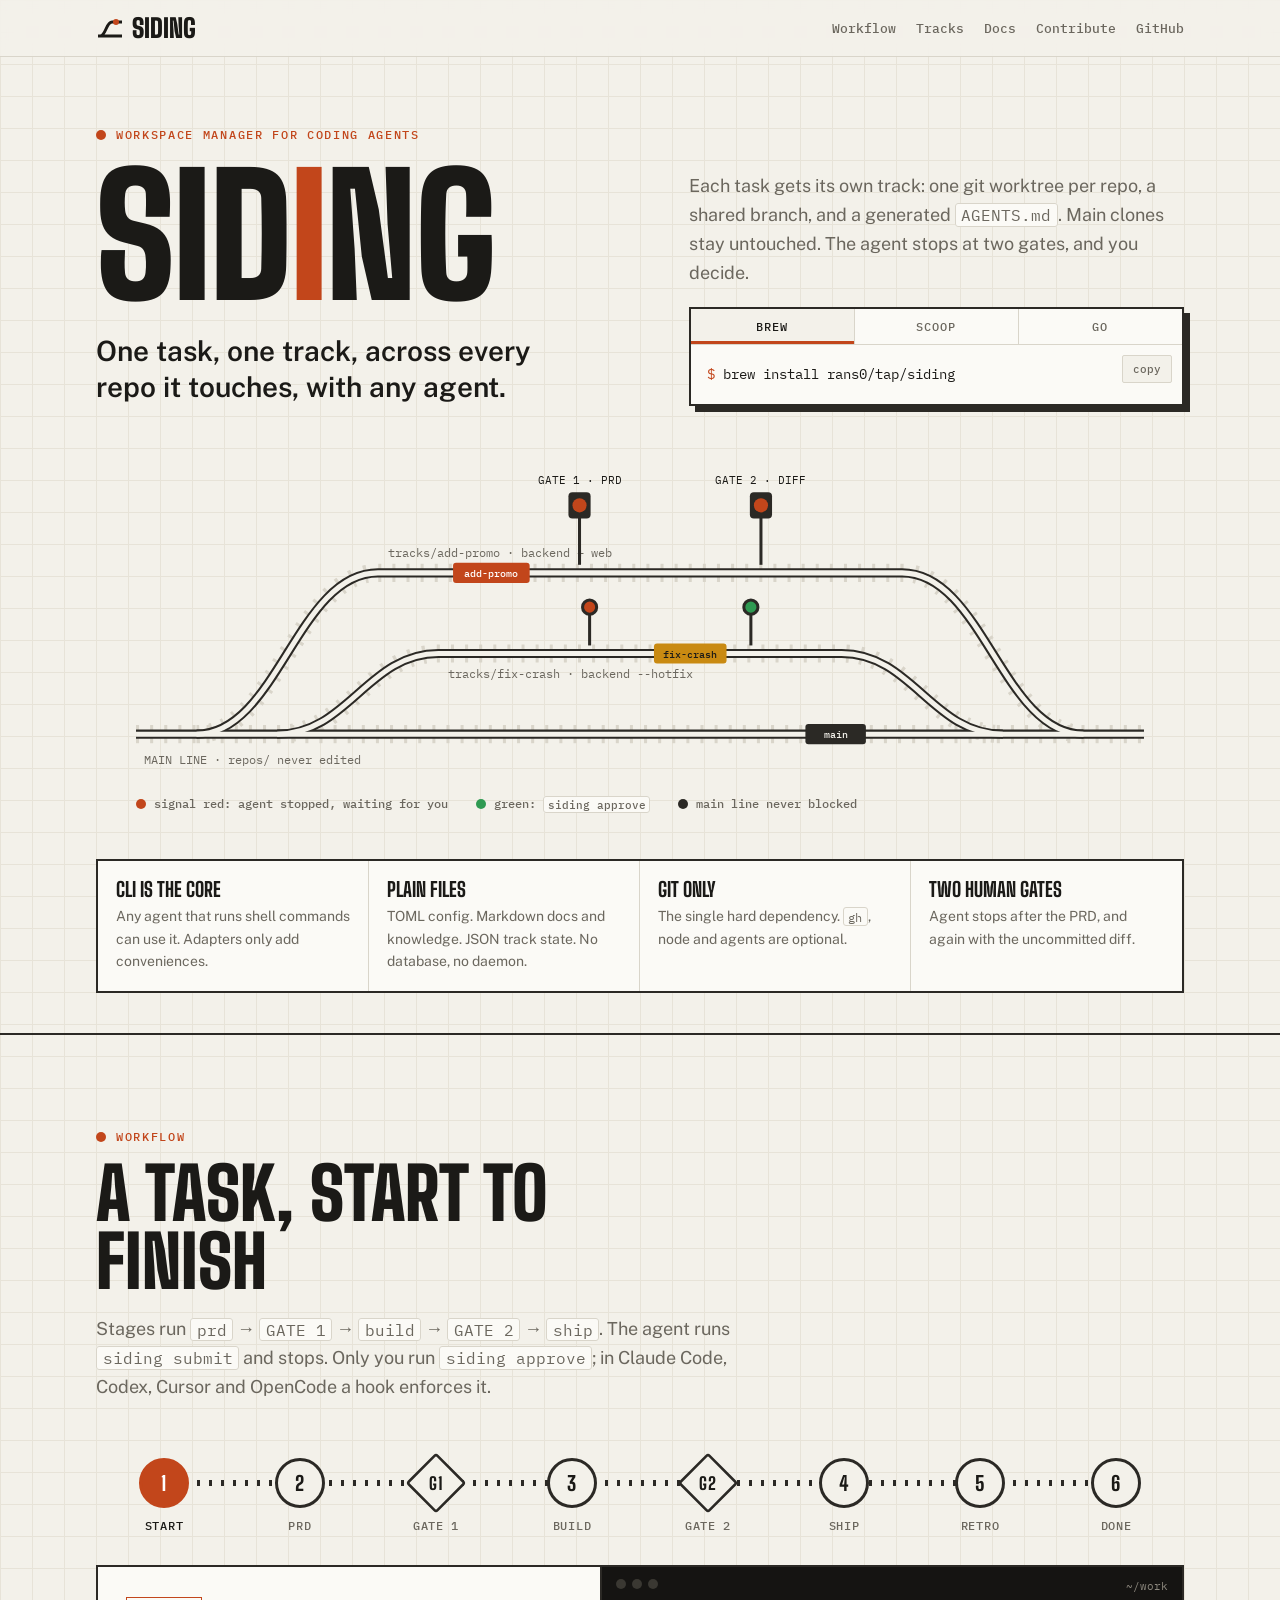
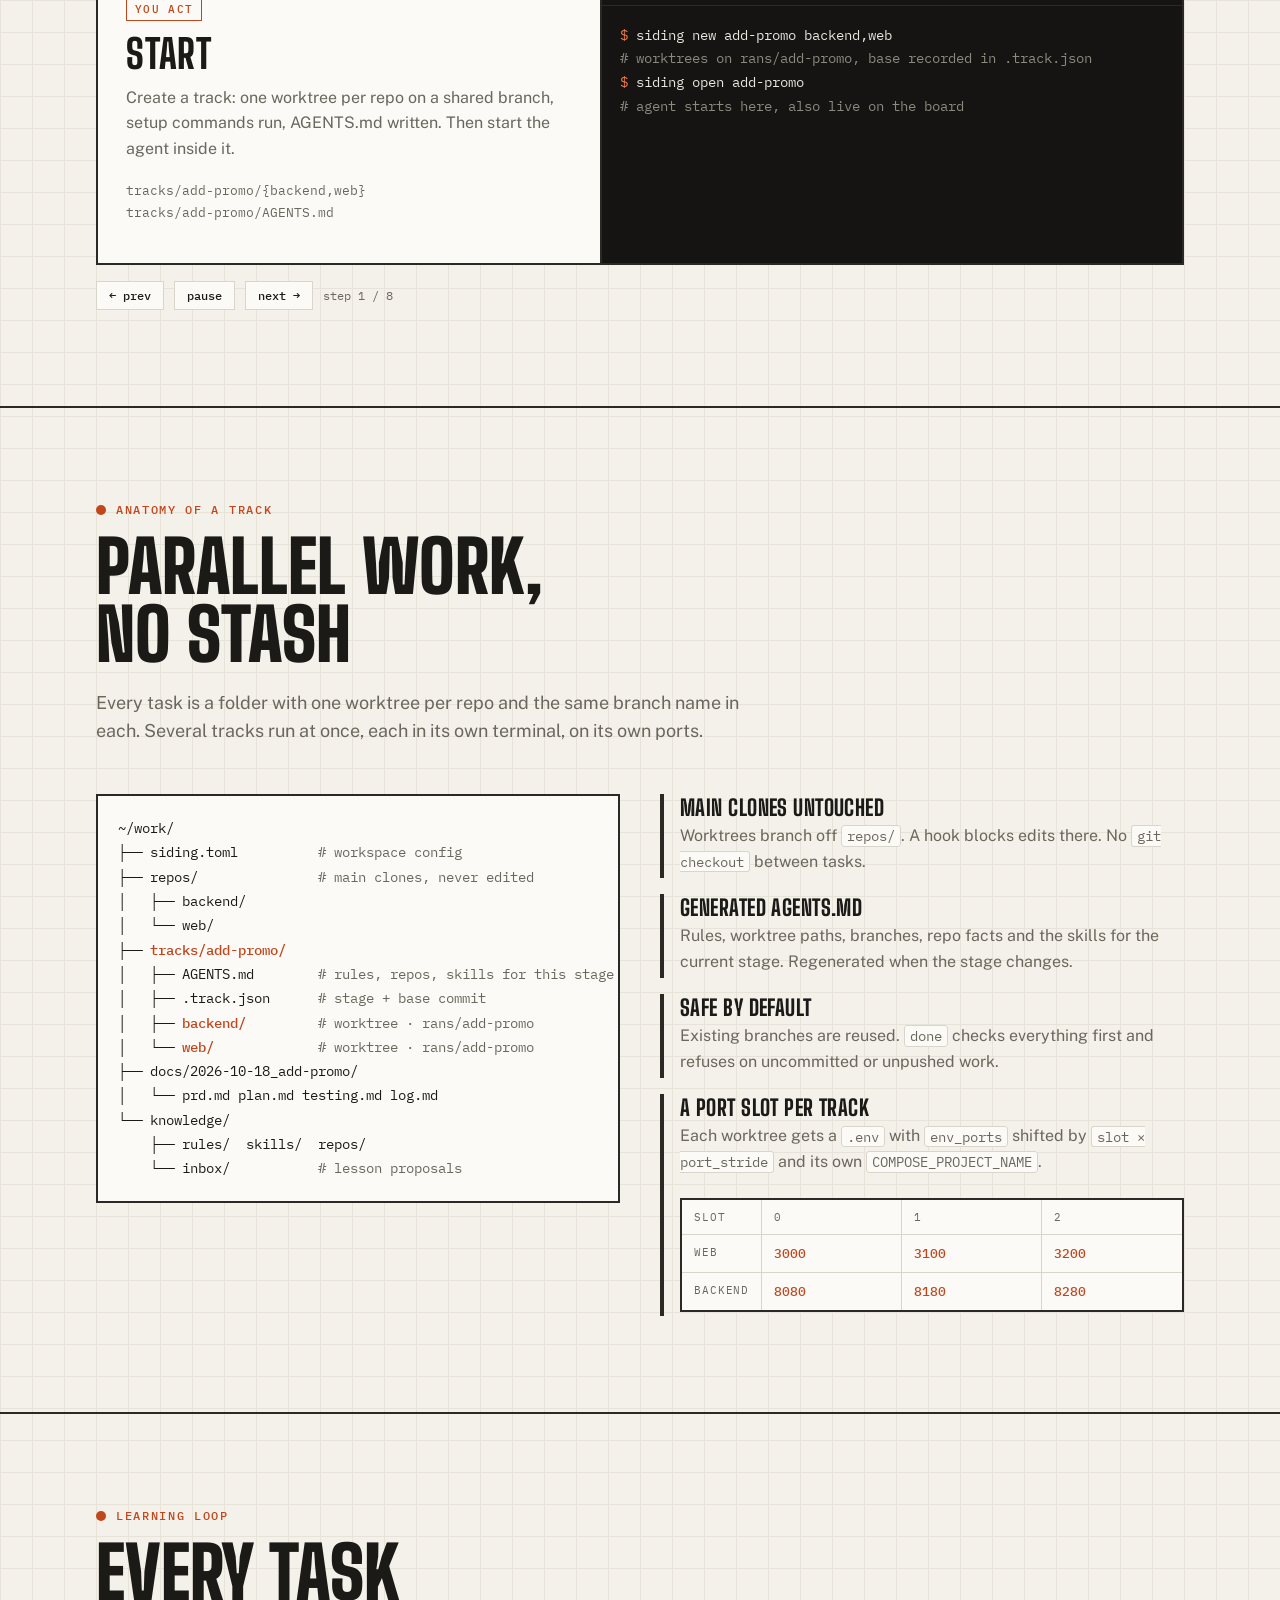
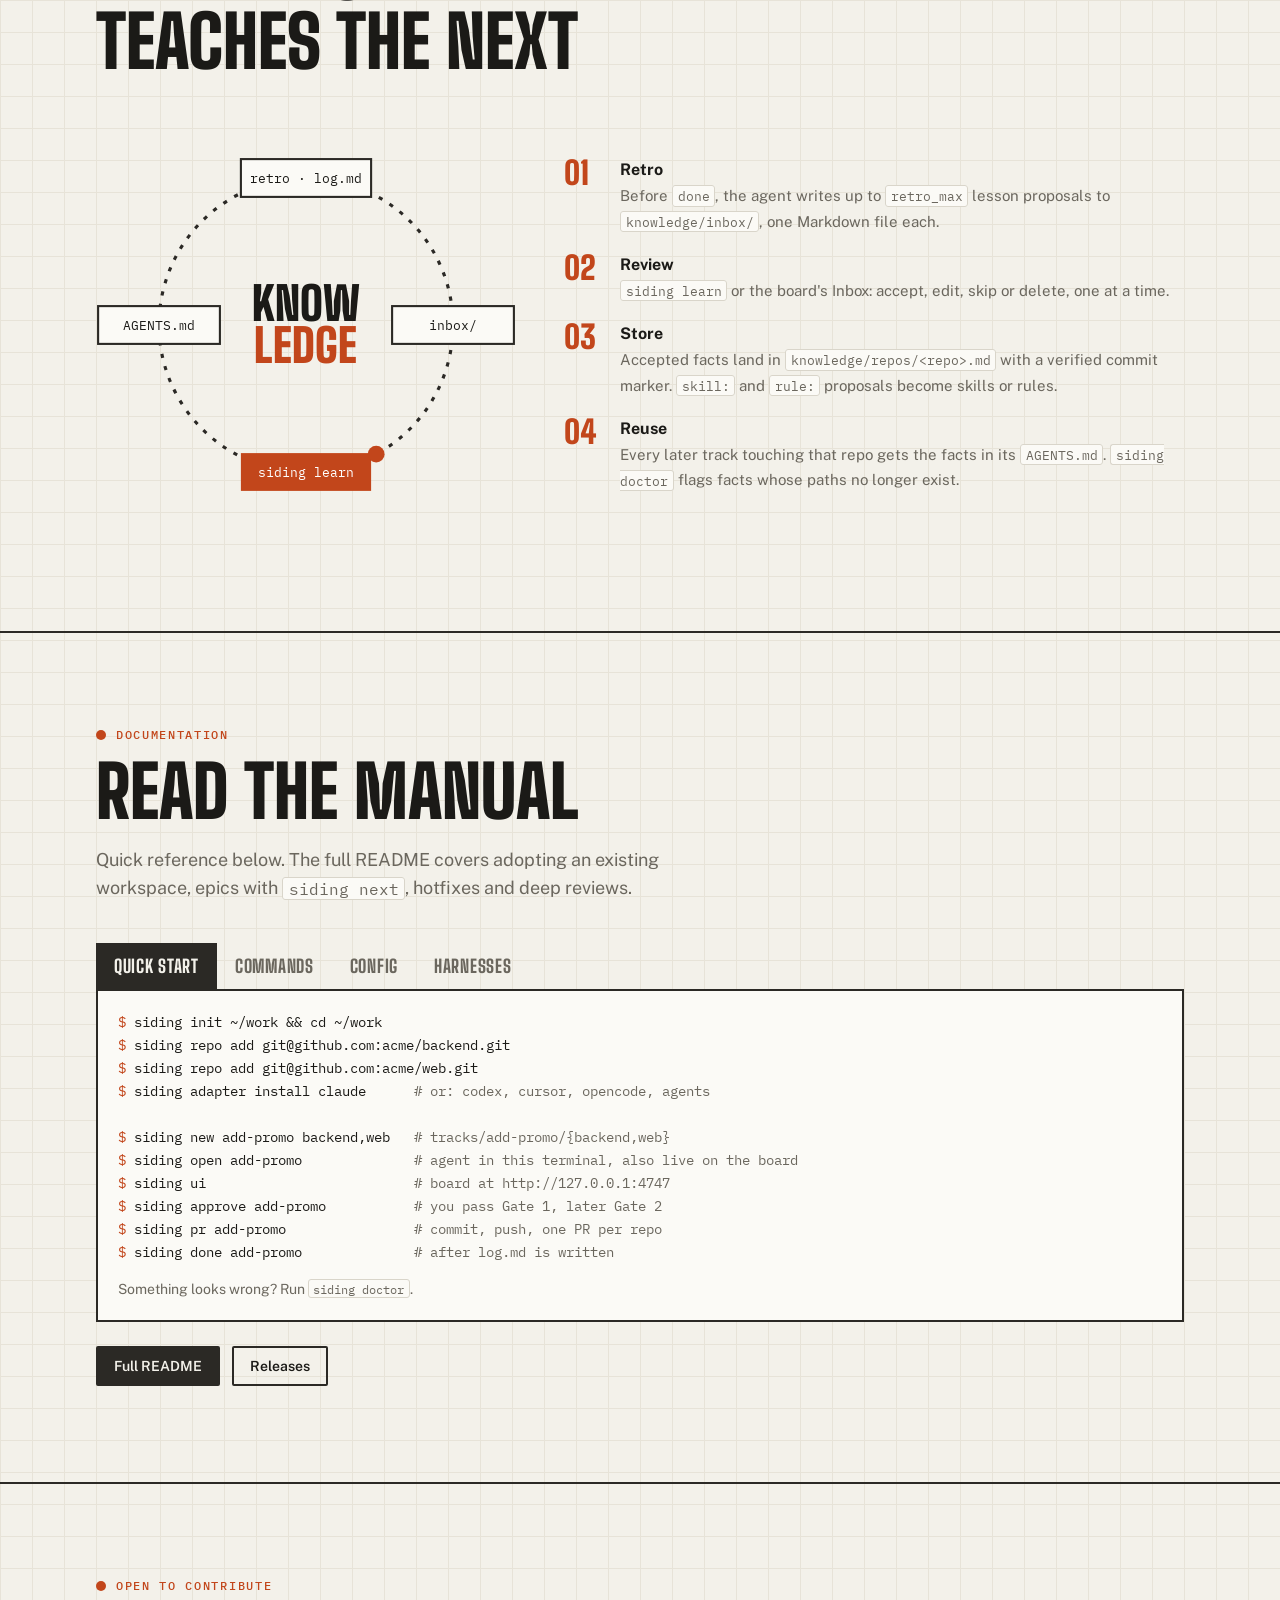
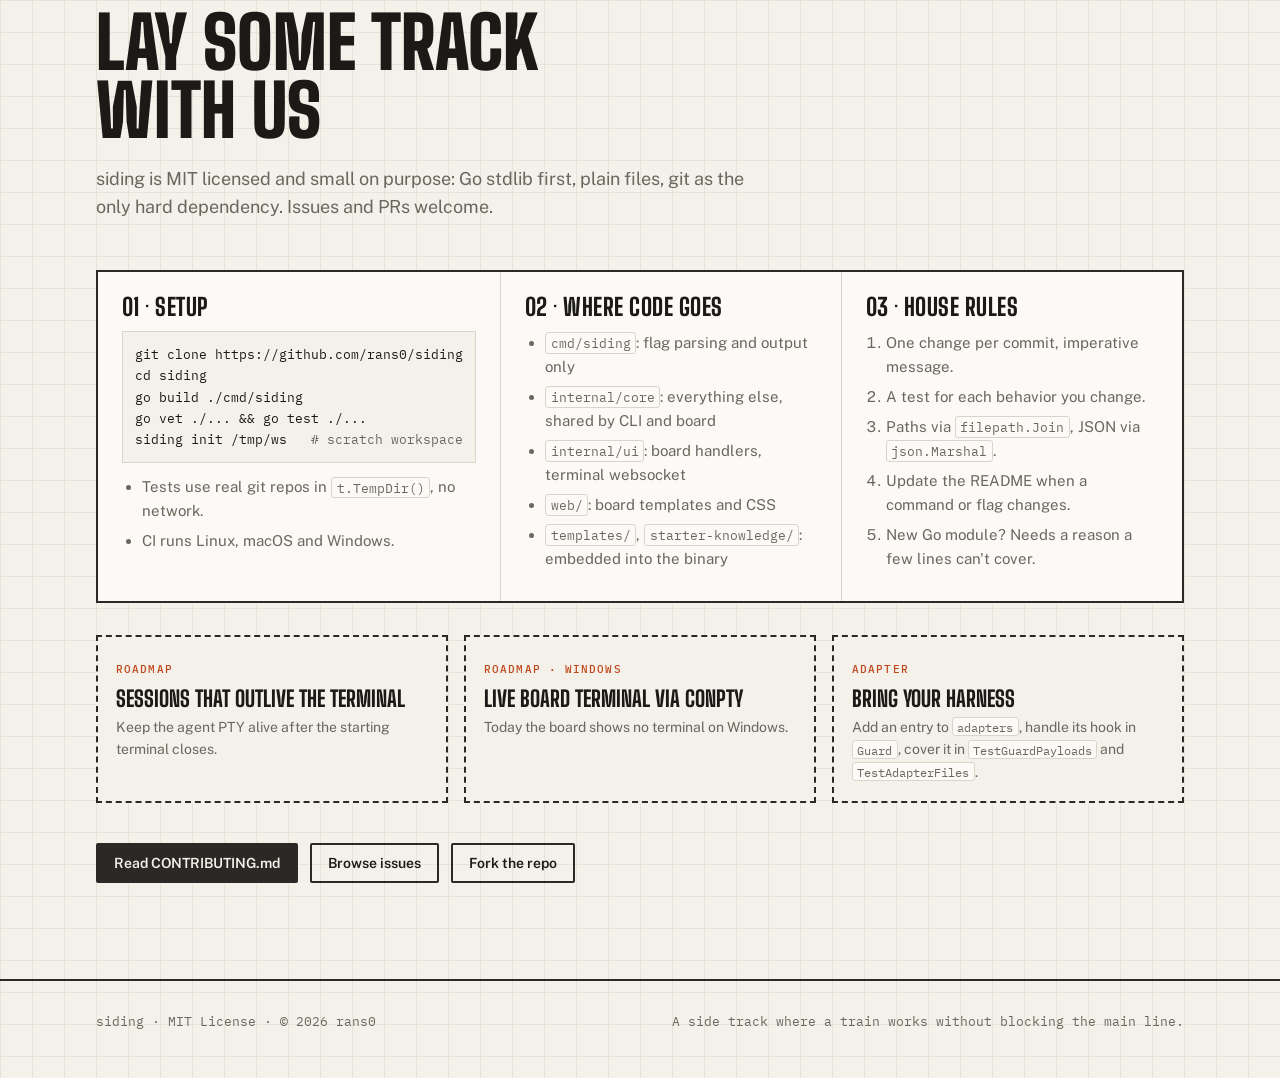
==== site/index.html @ a92c3886 "Add landing page for siding.projectlabs.id Co-Authored-By: Claude Opus 5.5 <noreply@anthropic.com>" ====
<!doctype html>
<html lang="en">
<head>
<meta charset="utf-8">
<meta name="viewport" content="width=device-width, initial-scale=1">
<title>siding — one task, one track</title>
<meta name="description" content="siding is a workspace manager for coding agents. One task, one track, across every repo it touches, with any agent.">
<link rel="preconnect" href="https://fonts.googleapis.com">
<link rel="preconnect" href="https://fonts.gstatic.com" crossorigin>
<link href="https://fonts.googleapis.com/css2?family=Big+Shoulders+Display:wght@600;800;900&family=IBM+Plex+Mono:wght@400;500&family=Public+Sans:wght@400;500;600&display=swap" rel="stylesheet">
<style>
:root {
  --paper: #f3f1ea; --card: #fbfaf6; --ink: #1b1a17; --sub: #6b675e; --line: #d9d5ca; --grid: #e7e3d8;
  --rail: #2b2925; --stop: #c2461b; --stop-bg: #f8e6dc; --go: #2f7a46; --amber: #c98a12;
  --display: "Big Shoulders Display", Impact, sans-serif;
  --body: "Public Sans", sans-serif;
  --mono: "IBM Plex Mono", ui-monospace, monospace;
  color-scheme: light dark;
}
@media (prefers-color-scheme: dark) {
  :root:not([data-theme="light"]) {
    --paper: #12110f; --card: #1b1a17; --ink: #ece9e1; --sub: #9a968c; --line: #33312c; --grid: #1c1b18;
    --rail: #d8d4ca; --stop: #ef7a4a; --stop-bg: #3a2218; --go: #6cc48a; --amber: #e8b04a;
  }
}
:root[data-theme="dark"] {
  --paper: #12110f; --card: #1b1a17; --ink: #ece9e1; --sub: #9a968c; --line: #33312c; --grid: #1c1b18;
  --rail: #d8d4ca; --stop: #ef7a4a; --stop-bg: #3a2218; --go: #6cc48a; --amber: #e8b04a;
}
* { box-sizing: border-box; }
html { scroll-behavior: smooth; }
body {
  margin: 0; color: var(--ink); font: 16px/1.6 var(--body);
  background-color: var(--paper);
  background-image:
    linear-gradient(var(--grid) 1px, transparent 1px),
    linear-gradient(90deg, var(--grid) 1px, transparent 1px);
  background-size: 32px 32px;
}
a { color: inherit; }
code, pre, kbd { font-family: var(--mono); font-size: .88em; }
:not(pre) > code { background: var(--card); border: 1px solid var(--line); padding: .05em .35em; border-radius: 3px; }
.wrap { max-width: 1120px; margin: 0 auto; padding: 0 16px; }
section { padding: 96px 0; border-top: 2px solid var(--rail); }
.eyebrow {
  font: 500 12px/1 var(--mono); letter-spacing: .14em; text-transform: uppercase; color: var(--stop);
  display: flex; align-items: center; gap: 10px; margin-bottom: 16px;
}
.eyebrow::before { content: ""; width: 10px; height: 10px; border-radius: 50%; background: var(--stop); }
h1, h2, h3 { font-family: var(--display); line-height: .95; margin: 0; text-transform: uppercase; }
h2 { font-size: clamp(40px, 6vw, 72px); font-weight: 900; max-width: 14ch; }
h3 { font-size: 24px; font-weight: 800; letter-spacing: .02em; }
.lede { color: var(--sub); max-width: 60ch; font-size: 18px; margin: 20px 0 0; }

/* nav */
nav.top { position: sticky; top: 0; z-index: 10; background: color-mix(in srgb, var(--paper) 88%, transparent); backdrop-filter: blur(8px); border-bottom: 1px solid var(--line); }
nav.top .wrap { display: flex; align-items: center; gap: 24px; height: 56px; }
.logo { font: 900 26px/1 var(--display); text-decoration: none; text-transform: uppercase; display: flex; align-items: center; gap: 8px; }
.logo svg { width: 28px; height: 28px; }
nav.top ul { list-style: none; display: flex; gap: 20px; margin: 0 0 0 auto; padding: 0; font: 500 13px var(--mono); }
nav.top ul a { text-decoration: none; color: var(--sub); }
nav.top ul a:hover { color: var(--ink); }
.btn {
  display: inline-flex; align-items: center; gap: 8px; padding: 10px 16px; border: 2px solid var(--rail);
  font: 600 14px var(--body); text-decoration: none; background: var(--rail); color: var(--paper); border-radius: 2px;
  transition: transform .15s, box-shadow .15s;
}
.btn:hover { transform: translate(-2px, -2px); box-shadow: 4px 4px 0 var(--stop); }
.btn.ghost { background: transparent; color: var(--ink); }
@media (max-width: 720px) { nav.top ul li.hide-sm { display: none; } nav.top ul { gap: 14px; } }

/* hero */
.hero { padding: 72px 0 40px; border-top: 0; }
.hero h1 { font-size: clamp(64px, 13vw, 168px); font-weight: 900; letter-spacing: -.01em; }
.hero h1 span { color: var(--stop); }
.hero .tag { font: 600 clamp(20px, 2.6vw, 28px)/1.3 var(--body); max-width: 26ch; margin: 18px 0 0; }
.hero-grid { display: grid; grid-template-columns: 1.1fr 1fr; gap: 48px; align-items: end; }
@media (max-width: 860px) { .hero-grid { grid-template-columns: 1fr; gap: 24px; } }
.install { background: var(--card); border: 2px solid var(--rail); box-shadow: 6px 6px 0 var(--rail); }
.install [role=tablist] { display: flex; border-bottom: 1px solid var(--line); }
.install [role=tab] {
  flex: 1; padding: 10px; background: none; border: 0; border-right: 1px solid var(--line);
  font: 500 12px var(--mono); color: var(--sub); cursor: pointer; text-transform: uppercase; letter-spacing: .08em;
}
.install [role=tab]:last-child { border-right: 0; }
.install [role=tab][aria-selected=true] { color: var(--ink); background: var(--paper); box-shadow: inset 0 -3px 0 var(--stop); }
.install pre { margin: 0; padding: 18px 16px; overflow-x: auto; white-space: pre; }
.cmdline { display: flex; align-items: flex-start; }
.cmdline pre { flex: 1; }
.copy {
  margin: 10px; padding: 6px 10px; border: 1px solid var(--line); background: var(--paper); color: var(--sub);
  font: 500 11px var(--mono); cursor: pointer; border-radius: 2px;
}
.copy:hover { color: var(--ink); border-color: var(--ink); }
.prompt { color: var(--stop); user-select: none; }
.cmt { color: var(--sub); }
.diagram { margin-top: 56px; }
.diagram svg { width: 100%; height: auto; display: block; overflow: visible; }
.legend { display: flex; flex-wrap: wrap; gap: 8px 28px; font: 500 12px var(--mono); color: var(--sub); margin-top: 12px; }
.legend i { display: inline-block; width: 10px; height: 10px; border-radius: 50%; margin-right: 8px; vertical-align: -1px; }
.principles { display: grid; grid-template-columns: repeat(4, 1fr); border: 2px solid var(--rail); margin-top: 48px; background: var(--card); }
.principles div { padding: 18px; border-right: 1px solid var(--line); }
.principles div:last-child { border-right: 0; }
.principles b { display: block; font: 800 20px/1 var(--display); text-transform: uppercase; margin-bottom: 6px; }
.principles p { margin: 0; color: var(--sub); font-size: 14px; }
@media (max-width: 860px) { .principles { grid-template-columns: 1fr 1fr; } .principles div:nth-child(2) { border-right: 0; } .principles div:nth-child(-n+2) { border-bottom: 1px solid var(--line); } }
@media (max-width: 480px) { .principles { grid-template-columns: 1fr; } .principles div { border-right: 0; border-bottom: 1px solid var(--line); } }

/* workflow */
.rail { position: relative; display: grid; grid-template-columns: repeat(8, 1fr); margin: 56px 0 32px; }
.rail::before { content: ""; position: absolute; left: 6%; right: 6%; top: 22px; height: 6px; background: repeating-linear-gradient(90deg, var(--rail) 0 3px, transparent 3px 12px); }
.rail .progress { position: absolute; left: 6%; top: 23px; height: 4px; background: var(--stop); width: 0; transition: width .6s cubic-bezier(.6,0,.2,1); }
.station { position: relative; background: none; border: 0; padding: 0; cursor: pointer; display: flex; flex-direction: column; align-items: center; gap: 10px; color: var(--sub); font: 500 12px var(--mono); text-transform: uppercase; letter-spacing: .06em; }
.station .dot { width: 50px; height: 50px; border-radius: 50%; border: 3px solid var(--rail); background: var(--paper); display: grid; place-items: center; font: 800 20px var(--display); color: var(--ink); transition: background .3s, color .3s, transform .3s; }
.station.gate .dot { border-radius: 4px; transform: rotate(45deg) scale(.86); }
.station.gate .dot span { transform: rotate(-45deg); }
.station.done .dot { background: var(--rail); color: var(--paper); }
.station.gate.done .dot { background: var(--go); border-color: var(--go); }
.station[aria-current=step] { color: var(--ink); }
.station[aria-current=step] .dot { background: var(--stop); border-color: var(--stop); color: #fff; }
.station.gate[aria-current=step] .dot { animation: blink 1s steps(2) infinite; }
@keyframes blink { 50% { background: var(--paper); color: var(--stop); } }
@media (max-width: 720px) {
  .rail { grid-template-columns: repeat(4, 1fr); row-gap: 20px; }
  .rail::before, .rail .progress { display: none; }
}
.panel { display: grid; grid-template-columns: 1fr 1.15fr; border: 2px solid var(--rail); background: var(--card); min-height: 300px; }
@media (max-width: 860px) { .panel { grid-template-columns: 1fr; } }
.panel .info { padding: 28px; border-right: 2px solid var(--rail); }
@media (max-width: 860px) { .panel .info { border-right: 0; border-bottom: 2px solid var(--rail); } }
.who { display: inline-block; font: 500 11px var(--mono); letter-spacing: .12em; padding: 4px 8px; border: 1.5px solid currentColor; text-transform: uppercase; margin-bottom: 14px; }
.who.you { color: var(--stop); }
.who.agent { color: var(--go); }
.panel h3 { font-size: 40px; margin-bottom: 12px; }
.panel p { margin: 0; color: var(--sub); }
.panel .files { margin-top: 18px; font: 13px/1.7 var(--mono); color: var(--sub); }
.term { background: #151412; color: #e9e6dd; padding: 0; display: flex; flex-direction: column; }
.term .bar { display: flex; gap: 6px; padding: 12px 14px; border-bottom: 1px solid #2c2a26; }
.term .bar i { width: 10px; height: 10px; border-radius: 50%; background: #3a3832; }
.term .bar span { margin-left: auto; font: 11px var(--mono); color: #8d897f; }
.term pre { margin: 0; padding: 18px; font-size: 13.5px; line-height: 1.75; white-space: pre-wrap; flex: 1; }
.term .p { color: #ef7a4a; }
.term .c { color: #8d897f; }
.term .caret { display: inline-block; width: 8px; height: 1.1em; background: #e9e6dd; vertical-align: -2px; animation: caret 1s steps(2) infinite; }
@keyframes caret { 50% { opacity: 0; } }
.controls { display: flex; gap: 10px; margin-top: 16px; align-items: center; font: 12px var(--mono); color: var(--sub); }
.controls button { font: 500 12px var(--mono); padding: 6px 12px; background: var(--card); border: 1px solid var(--line); color: var(--ink); cursor: pointer; }
.controls button:hover { border-color: var(--ink); }

/* anatomy */
.anatomy { display: grid; grid-template-columns: 1fr 1fr; gap: 40px; margin-top: 48px; align-items: start; }
@media (max-width: 860px) { .anatomy { grid-template-columns: 1fr; } }
.tree { background: var(--card); border: 2px solid var(--rail); padding: 20px; font: 13.5px/1.8 var(--mono); white-space: pre; overflow-x: auto; margin: 0; }
.tree b { color: var(--stop); font-weight: 500; }
.tree em { color: var(--sub); font-style: normal; }
.facts { display: grid; gap: 16px; }
.fact { border-left: 4px solid var(--rail); padding: 4px 0 4px 16px; }
.fact h3 { font-size: 22px; margin-bottom: 4px; }
.fact p { margin: 0; color: var(--sub); }
.ports { display: grid; grid-template-columns: auto repeat(3, 1fr); border: 2px solid var(--rail); margin-top: 24px; font: 13px var(--mono); background: var(--card); }
.ports div { padding: 10px 12px; border-bottom: 1px solid var(--line); border-right: 1px solid var(--line); }
.ports div:nth-child(4n) { border-right: 0; }
.ports div:nth-last-child(-n+4) { border-bottom: 0; }
.ports .h { color: var(--sub); text-transform: uppercase; font-size: 11px; letter-spacing: .08em; }
.ports .v { color: var(--stop); font-weight: 500; }

/* loop */
.loop { display: grid; grid-template-columns: 420px 1fr; gap: 48px; align-items: center; margin-top: 40px; }
@media (max-width: 860px) { .loop { grid-template-columns: 1fr; } .loop svg { max-width: 360px; margin: 0 auto; } }
.loop svg { width: 100%; height: auto; }
.loop ol { margin: 0; padding: 0; list-style: none; counter-reset: s; display: grid; gap: 18px; }
.loop li { counter-increment: s; display: grid; grid-template-columns: 44px 1fr; gap: 12px; }
.loop li::before { content: counter(s, decimal-leading-zero); font: 900 32px/1 var(--display); color: var(--stop); }
.loop li b { display: block; }
.loop li span { color: var(--sub); font-size: 15px; }

/* docs */
.tabs { display: flex; flex-wrap: wrap; gap: 0; margin-top: 40px; border-bottom: 2px solid var(--rail); }
.tabs button { padding: 12px 18px; background: none; border: 0; font: 800 18px var(--display); text-transform: uppercase; letter-spacing: .04em; color: var(--sub); cursor: pointer; }
.tabs button[aria-selected=true] { background: var(--rail); color: var(--paper); }
.tabpanel { background: var(--card); border: 2px solid var(--rail); border-top: 0; padding: 20px; }
.tabpanel[hidden] { display: none; }
.filter { width: 100%; padding: 10px 12px; font: 14px var(--mono); border: 1px solid var(--line); background: var(--paper); color: var(--ink); margin-bottom: 12px; }
.filter:focus { outline: 2px solid var(--stop); outline-offset: -1px; }
.tbl { width: 100%; border-collapse: collapse; font-size: 14px; }
.tbl th { text-align: left; font: 500 11px var(--mono); text-transform: uppercase; letter-spacing: .1em; color: var(--sub); padding: 8px; border-bottom: 2px solid var(--rail); }
.tbl td { padding: 10px 8px; border-bottom: 1px solid var(--line); vertical-align: top; }
.tbl td:first-child { font: 500 13px var(--mono); white-space: nowrap; color: var(--stop); }
@media (max-width: 720px) { .tbl td:first-child { white-space: normal; word-break: break-word; } .tbl, .tbl tbody, .tbl tr, .tbl td { display: block; } .tbl thead { display: none; } .tbl td { border: 0; padding: 4px 0; } .tbl tr { border-bottom: 1px solid var(--line); padding: 10px 0; } }
.tabpanel pre { margin: 0; font-size: 13.5px; line-height: 1.7; overflow-x: auto; }
.tabpanel .note { color: var(--sub); font-size: 14px; margin: 14px 0 0; }
.doclinks { display: flex; flex-wrap: wrap; gap: 12px; margin-top: 24px; }

/* contribute */
.contrib { display: grid; grid-template-columns: repeat(3, 1fr); gap: 0; margin-top: 48px; border: 2px solid var(--rail); background: var(--card); }
.contrib > div { padding: 24px; border-right: 1px solid var(--line); }
.contrib > div:last-child { border-right: 0; }
@media (max-width: 860px) { .contrib { grid-template-columns: 1fr; } .contrib > div { border-right: 0; border-bottom: 1px solid var(--line); } }
.contrib h3 { margin-bottom: 12px; }
.contrib pre { background: var(--paper); border: 1px solid var(--line); padding: 12px; overflow-x: auto; margin: 0 0 12px; font-size: 12.5px; line-height: 1.7; }
.contrib ul, .contrib ol { margin: 0; padding-left: 20px; color: var(--sub); font-size: 15px; }
.contrib li { margin-bottom: 6px; }
.open { margin-top: 32px; display: grid; grid-template-columns: repeat(auto-fit, minmax(240px, 1fr)); gap: 16px; }
.ticket { border: 2px dashed var(--rail); padding: 18px; position: relative; background: var(--paper); }
.ticket small { font: 500 11px var(--mono); color: var(--stop); letter-spacing: .1em; text-transform: uppercase; }
.ticket b { display: block; font: 800 22px/1.05 var(--display); text-transform: uppercase; margin: 6px 0; }
.ticket p { margin: 0; color: var(--sub); font-size: 14px; }
.cta { margin-top: 40px; display: flex; flex-wrap: wrap; gap: 12px; }

footer { border-top: 2px solid var(--rail); padding: 32px 0 48px; font: 13px var(--mono); color: var(--sub); }
footer .wrap { display: flex; flex-wrap: wrap; gap: 16px; justify-content: space-between; }

.reveal { opacity: 0; transform: translateY(24px); transition: opacity .7s ease, transform .7s ease; }
.reveal.in { opacity: 1; transform: none; }
@media (prefers-reduced-motion: reduce) {
  html { scroll-behavior: auto; }
  .reveal { opacity: 1; transform: none; transition: none; }
  *, *::before, *::after { animation: none !important; transition: none !important; }
}
:focus-visible { outline: 2px solid var(--stop); outline-offset: 3px; }
</style>
</head>
<body>

<nav class="top">
  <div class="wrap">
    <a class="logo" href="#top" aria-label="siding home">
      <svg viewBox="0 0 28 28" aria-hidden="true"><path d="M2 22 H26 M4 22 C10 22 10 8 16 8 H26" fill="none" stroke="currentColor" stroke-width="3"/><circle cx="20" cy="8" r="3" fill="#c2461b"/></svg>
      siding
    </a>
    <ul>
      <li><a href="#workflow">Workflow</a></li>
      <li class="hide-sm"><a href="#tracks">Tracks</a></li>
      <li><a href="#docs">Docs</a></li>
      <li><a href="#contribute">Contribute</a></li>
      <li><a href="https://github.com/rans0/siding">GitHub</a></li>
    </ul>
  </div>
</nav>

<header class="hero" id="top">
  <div class="wrap">
    <div class="hero-grid">
      <div>
        <div class="eyebrow">Workspace manager for coding agents</div>
        <h1>sid<span>i</span>ng</h1>
        <p class="tag">One task, one track, across every repo it touches, with any agent.</p>
      </div>
      <div>
        <p class="lede" style="margin:0 0 20px">Each task gets its own track: one git worktree per repo, a shared branch, and a generated <code>AGENTS.md</code>. Main clones stay untouched. The agent stops at two gates, and you decide.</p>
        <div class="install">
          <div role="tablist" aria-label="Install method">
            <button role="tab" aria-selected="true" data-cmd="brew install rans0/tap/siding">brew</button>
            <button role="tab" aria-selected="false" data-cmd="scoop bucket add rans0 https://github.com/rans0/scoop-bucket && scoop install siding">scoop</button>
            <button role="tab" aria-selected="false" data-cmd="go install github.com/rans0/siding/cmd/siding@latest">go</button>
          </div>
          <div class="cmdline">
            <pre id="install-cmd"><span class="prompt">$ </span><span>brew install rans0/tap/siding</span></pre>
            <button class="copy" data-copy="#install-cmd span:last-child">copy</button>
          </div>
        </div>
      </div>
    </div>

    <figure class="diagram" aria-label="Diagram: tasks run on side tracks and stop at two gates while the main line keeps moving">
      <svg id="yard" viewBox="0 0 1000 320" role="img">
        <defs>
          <g id="sleepers-main"></g>
        </defs>
        <!-- sleepers -->
        <g stroke="var(--line)" stroke-width="18" fill="none" stroke-dasharray="3 11">
          <path d="M0 270 H1000"/>
          <path id="pa" d="M60 270 C140 270 160 110 240 110 L760 110 C840 110 860 270 940 270"/>
          <path id="pb" d="M140 270 C210 270 230 190 300 190 L700 190 C770 190 790 270 860 270"/>
        </g>
        <!-- rails: thick ink stroke with paper stroke on top gives two rails -->
        <g fill="none">
          <g stroke="var(--rail)" stroke-width="9">
            <path d="M0 270 H1000"/>
            <use href="#pa"/><use href="#pb"/>
          </g>
          <g stroke="var(--paper)" stroke-width="5">
            <path d="M0 270 H1000"/>
            <use href="#pa"/><use href="#pb"/>
          </g>
        </g>

        <!-- labels -->
        <g font-family="IBM Plex Mono, monospace" font-size="12" fill="var(--sub)">
          <text x="8" y="300">MAIN LINE · repos/ never edited</text>
          <text x="250" y="94">tracks/add-promo · backend + web</text>
          <text x="310" y="214">tracks/fix-crash · backend --hotfix</text>
        </g>

        <!-- signals: siding A -->
        <g font-family="IBM Plex Mono, monospace" font-size="11" fill="var(--ink)" text-anchor="middle">
          <g transform="translate(440 0)">
            <line x1="0" y1="102" x2="0" y2="52" stroke="var(--rail)" stroke-width="3"/>
            <rect x="-11" y="30" width="22" height="26" rx="4" fill="var(--rail)"/>
            <circle cy="43" r="7" fill="#c2461b">
              <animate attributeName="fill" dur="14s" repeatCount="indefinite" calcMode="discrete" keyTimes="0;0.40;0.62;1" values="#c2461b;#2f9a52;#c2461b;#c2461b"/>
            </circle>
            <text y="22">GATE 1 · PRD</text>
          </g>
          <g transform="translate(620 0)">
            <line x1="0" y1="102" x2="0" y2="52" stroke="var(--rail)" stroke-width="3"/>
            <rect x="-11" y="30" width="22" height="26" rx="4" fill="var(--rail)"/>
            <circle cy="43" r="7" fill="#c2461b">
              <animate attributeName="fill" dur="14s" repeatCount="indefinite" calcMode="discrete" keyTimes="0;0.75;0.95;1" values="#c2461b;#2f9a52;#c2461b;#c2461b"/>
            </circle>
            <text y="22">GATE 2 · DIFF</text>
          </g>
          <!-- signals: siding B -->
          <g transform="translate(450 80)">
            <line x1="0" y1="102" x2="0" y2="70" stroke="var(--rail)" stroke-width="3"/>
            <circle cy="64" r="7" fill="#c2461b" stroke="var(--rail)" stroke-width="3">
              <animate attributeName="fill" dur="11s" begin="-5s" repeatCount="indefinite" calcMode="discrete" keyTimes="0;0.40;0.62;1" values="#c2461b;#2f9a52;#c2461b;#c2461b"/>
            </circle>
          </g>
          <g transform="translate(610 80)">
            <line x1="0" y1="102" x2="0" y2="70" stroke="var(--rail)" stroke-width="3"/>
            <circle cy="64" r="7" fill="#c2461b" stroke="var(--rail)" stroke-width="3">
              <animate attributeName="fill" dur="11s" begin="-5s" repeatCount="indefinite" calcMode="discrete" keyTimes="0;0.75;0.95;1" values="#c2461b;#2f9a52;#c2461b;#c2461b"/>
            </circle>
          </g>
        </g>

        <!-- trains -->
        <g font-family="IBM Plex Mono, monospace" font-size="10" font-weight="500" text-anchor="middle">
          <g>
            <rect x="-38" y="-10" width="76" height="20" rx="3" fill="var(--stop)"/>
            <text y="4" fill="#fff">add-promo</text>
            <animateMotion dur="14s" repeatCount="indefinite" rotate="auto" calcMode="linear"
              keyPoints="0;0.37;0.37;0.555;0.555;1" keyTimes="0;0.25;0.42;0.6;0.77;1"><mpath href="#pa"/></animateMotion>
          </g>
          <g>
            <rect x="-36" y="-10" width="72" height="20" rx="3" fill="var(--amber)"/>
            <text y="4" fill="#1b1a17">fix-crash</text>
            <animateMotion dur="11s" begin="-5s" repeatCount="indefinite" rotate="auto" calcMode="linear"
              keyPoints="0;0.36;0.36;0.565;0.565;1" keyTimes="0;0.25;0.42;0.6;0.77;1"><mpath href="#pb"/></animateMotion>
          </g>
          <g>
            <rect x="-30" y="-10" width="60" height="20" rx="3" fill="var(--rail)"/>
            <text y="4" fill="var(--paper)">main</text>
            <animateMotion dur="5s" repeatCount="indefinite" path="M-60 270 H1060"/>
          </g>
        </g>
      </svg>
      <figcaption class="legend">
        <span><i style="background:#c2461b"></i>signal red: agent stopped, waiting for you</span>
        <span><i style="background:#2f9a52"></i>green: <code>siding approve</code></span>
        <span><i style="background:var(--rail)"></i>main line never blocked</span>
      </figcaption>
    </figure>

    <div class="principles reveal">
      <div><b>CLI is the core</b><p>Any agent that runs shell commands can use it. Adapters only add conveniences.</p></div>
      <div><b>Plain files</b><p>TOML config. Markdown docs and knowledge. JSON track state. No database, no daemon.</p></div>
      <div><b>Git only</b><p>The single hard dependency. <code>gh</code>, node and agents are optional.</p></div>
      <div><b>Two human gates</b><p>Agent stops after the PRD, and again with the uncommitted diff.</p></div>
    </div>
  </div>
</header>

<section id="workflow">
  <div class="wrap">
    <div class="eyebrow">Workflow</div>
    <h2>A task, start to finish</h2>
    <p class="lede">Stages run <code>prd</code> → <code>GATE 1</code> → <code>build</code> → <code>GATE 2</code> → <code>ship</code>. The agent runs <code>siding submit</code> and stops. Only you run <code>siding approve</code>; in Claude Code, Codex, Cursor and OpenCode a hook enforces it.</p>

    <div class="rail" role="tablist" aria-label="Workflow steps">
      <div class="progress"></div>
    </div>

    <div class="panel" id="panel">
      <div class="info">
        <span class="who" id="p-who"></span>
        <h3 id="p-title"></h3>
        <p id="p-text"></p>
        <div class="files" id="p-files"></div>
      </div>
      <div class="term" aria-label="Terminal">
        <div class="bar"><i></i><i></i><i></i><span>~/work</span></div>
        <pre id="p-term"></pre>
      </div>
    </div>
    <div class="controls">
      <button id="prev" aria-label="Previous step">← prev</button>
      <button id="play" aria-pressed="true">pause</button>
      <button id="next" aria-label="Next step">next →</button>
      <span id="p-count"></span>
    </div>
  </div>
</section>

<section id="tracks">
  <div class="wrap">
    <div class="eyebrow">Anatomy of a track</div>
    <h2>Parallel work, no stash</h2>
    <p class="lede">Every task is a folder with one worktree per repo and the same branch name in each. Several tracks run at once, each in its own terminal, on its own ports.</p>
    <div class="anatomy">
<pre class="tree reveal">~/work/
├── siding.toml          <em># workspace config</em>
├── repos/               <em># main clones, never edited</em>
│   ├── backend/
│   └── web/
├── <b>tracks/add-promo/</b>
│   ├── AGENTS.md        <em># rules, repos, skills for this stage</em>
│   ├── .track.json      <em># stage + base commit</em>
│   ├── <b>backend/</b>         <em># worktree · rans/add-promo</em>
│   └── <b>web/</b>             <em># worktree · rans/add-promo</em>
├── docs/2026-10-18_add-promo/
│   └── prd.md plan.md testing.md log.md
└── knowledge/
    ├── rules/  skills/  repos/
    └── inbox/           <em># lesson proposals</em></pre>
      <div class="facts reveal">
        <div class="fact"><h3>Main clones untouched</h3><p>Worktrees branch off <code>repos/</code>. A hook blocks edits there. No <code>git checkout</code> between tasks.</p></div>
        <div class="fact"><h3>Generated AGENTS.md</h3><p>Rules, worktree paths, branches, repo facts and the skills for the current stage. Regenerated when the stage changes.</p></div>
        <div class="fact"><h3>Safe by default</h3><p>Existing branches are reused. <code>done</code> checks everything first and refuses on uncommitted or unpushed work.</p></div>
        <div class="fact"><h3>A port slot per track</h3><p>Each worktree gets a <code>.env</code> with <code>env_ports</code> shifted by <code>slot × port_stride</code> and its own <code>COMPOSE_PROJECT_NAME</code>.</p>
          <div class="ports" aria-label="Port example with port_stride 100">
            <div class="h">slot</div><div class="h">0</div><div class="h">1</div><div class="h">2</div>
            <div class="h">web</div><div class="v">3000</div><div class="v">3100</div><div class="v">3200</div>
            <div class="h">backend</div><div class="v">8080</div><div class="v">8180</div><div class="v">8280</div>
          </div>
        </div>
      </div>
    </div>
  </div>
</section>

<section id="learn">
  <div class="wrap">
    <div class="eyebrow">Learning loop</div>
    <h2>Every task teaches the next</h2>
    <div class="loop">
      <svg viewBox="0 0 400 400" role="img" aria-label="Loop: retro writes proposals to inbox, you review with siding learn, facts go to knowledge, knowledge goes into the next AGENTS.md">
        <circle id="ring" cx="200" cy="200" r="140" fill="none" stroke="var(--rail)" stroke-width="3" stroke-dasharray="4 8"/>
        <path id="ringpath" d="M200 60 A140 140 0 1 1 199.9 60" fill="none"/>
        <g font-family="IBM Plex Mono, monospace" font-size="12" text-anchor="middle" fill="var(--ink)">
          <g transform="translate(200 60)"><rect x="-62" y="-18" width="124" height="36" fill="var(--card)" stroke="var(--rail)" stroke-width="2"/><text y="5">retro · log.md</text></g>
          <g transform="translate(340 200)"><rect x="-58" y="-18" width="116" height="36" fill="var(--card)" stroke="var(--rail)" stroke-width="2"/><text y="5">inbox/</text></g>
          <g transform="translate(200 340)"><rect x="-62" y="-18" width="124" height="36" fill="var(--stop)"/><text y="5" fill="#fff">siding learn</text></g>
          <g transform="translate(60 200)"><rect x="-58" y="-18" width="116" height="36" fill="var(--card)" stroke="var(--rail)" stroke-width="2"/><text y="5">AGENTS.md</text></g>
        </g>
        <circle r="8" fill="var(--stop)"><animateMotion dur="8s" repeatCount="indefinite"><mpath href="#ringpath"/></animateMotion></circle>
        <text x="200" y="196" text-anchor="middle" font-family="Big Shoulders Display, sans-serif" font-weight="900" font-size="44" fill="var(--ink)">KNOW</text>
        <text x="200" y="236" text-anchor="middle" font-family="Big Shoulders Display, sans-serif" font-weight="900" font-size="44" fill="var(--stop)">LEDGE</text>
      </svg>
      <ol class="reveal">
        <li><div><b>Retro</b><span>Before <code>done</code>, the agent writes up to <code>retro_max</code> lesson proposals to <code>knowledge/inbox/</code>, one Markdown file each.</span></div></li>
        <li><div><b>Review</b><span><code>siding learn</code> or the board's Inbox: accept, edit, skip or delete, one at a time.</span></div></li>
        <li><div><b>Store</b><span>Accepted facts land in <code>knowledge/repos/&lt;repo&gt;.md</code> with a verified commit marker. <code>skill:</code> and <code>rule:</code> proposals become skills or rules.</span></div></li>
        <li><div><b>Reuse</b><span>Every later track touching that repo gets the facts in its <code>AGENTS.md</code>. <code>siding doctor</code> flags facts whose paths no longer exist.</span></div></li>
      </ol>
    </div>
  </div>
</section>

<section id="docs">
  <div class="wrap">
    <div class="eyebrow">Documentation</div>
    <h2>Read the manual</h2>
    <p class="lede">Quick reference below. The full README covers adopting an existing workspace, epics with <code>siding next</code>, hotfixes and deep reviews.</p>

    <div class="tabs" role="tablist" aria-label="Documentation">
      <button role="tab" aria-selected="true" aria-controls="t-quick" id="tab-quick">Quick start</button>
      <button role="tab" aria-selected="false" aria-controls="t-cmds" id="tab-cmds">Commands</button>
      <button role="tab" aria-selected="false" aria-controls="t-config" id="tab-config">Config</button>
      <button role="tab" aria-selected="false" aria-controls="t-harness" id="tab-harness">Harnesses</button>
    </div>

    <div class="tabpanel" role="tabpanel" id="t-quick" aria-labelledby="tab-quick">
<pre><span class="prompt">$ </span>siding init ~/work && cd ~/work
<span class="prompt">$ </span>siding repo add git@github.com:acme/backend.git
<span class="prompt">$ </span>siding repo add git@github.com:acme/web.git
<span class="prompt">$ </span>siding adapter install claude      <span class="cmt"># or: codex, cursor, opencode, agents</span>

<span class="prompt">$ </span>siding new add-promo backend,web   <span class="cmt"># tracks/add-promo/{backend,web}</span>
<span class="prompt">$ </span>siding open add-promo              <span class="cmt"># agent in this terminal, also live on the board</span>
<span class="prompt">$ </span>siding ui                          <span class="cmt"># board at http://127.0.0.1:4747</span>
<span class="prompt">$ </span>siding approve add-promo           <span class="cmt"># you pass Gate 1, later Gate 2</span>
<span class="prompt">$ </span>siding pr add-promo                <span class="cmt"># commit, push, one PR per repo</span>
<span class="prompt">$ </span>siding done add-promo              <span class="cmt"># after log.md is written</span></pre>
      <p class="note">Something looks wrong? Run <code>siding doctor</code>.</p>
    </div>

    <div class="tabpanel" role="tabpanel" id="t-cmds" aria-labelledby="tab-cmds" hidden>
      <input class="filter" id="filter" type="search" placeholder="Filter commands… (try: gate, pr, repo)" aria-label="Filter commands">
      <table class="tbl"><thead><tr><th>Command</th><th>What it does</th></tr></thead><tbody id="cmds"></tbody></table>
    </div>

    <div class="tabpanel" role="tabpanel" id="t-config" aria-labelledby="tab-config" hidden>
<pre><span class="cmt"># siding.toml</span>
[defaults]
base = "origin/main"
retro_max = 5
port_stride = 100

[repos.backend]
base = "origin/develop"        <span class="cmt"># optional, overrides defaults.base</span>
setup = "go mod download"      <span class="cmt"># runs in each new worktree</span>
env_ports = ["PORT=8080", "DB_PORT=5432"]

<span class="cmt"># .siding.local.toml (per machine, gitignored)</span>
branch_prefix = "rans"         <span class="cmt"># branches become rans/&lt;task&gt;</span>
ref_only = ["docs-site"]
agent = "claude"               <span class="cmt"># what `siding open` starts</span></pre>
      <p class="note">Required tools and skills are pinned under <code>[required.*]</code> and fetched by <code>siding adapter install</code>. <code>siding new</code> refuses while any is missing.</p>
    </div>

    <div class="tabpanel" role="tabpanel" id="t-harness" aria-labelledby="tab-harness" hidden>
      <table class="tbl"><thead><tr><th>Harness</th><th>Support</th></tr></thead><tbody>
        <tr><td>Claude Code</td><td><code>CLAUDE.md</code>, <code>/siding</code> slash command, hook blocking edits in <code>repos/</code>, ponytail plugin inside tracks only</td></tr>
        <tr><td>Codex</td><td><code>.agents/skills/siding</code> skill, <code>.codex/hooks.json</code> guard</td></tr>
        <tr><td>Cursor</td><td><code>/siding</code> command, <code>.agents/skills/siding</code> skill, <code>.cursor/hooks.json</code> guard</td></tr>
        <tr><td>OpenCode</td><td><code>/siding</code> command, <code>.opencode/plugins/siding-guard.js</code> guard</td></tr>
        <tr><td>Any other agent</td><td>Instruction-only through <code>AGENTS.md</code> (<code>siding adapter install agents</code>)</td></tr>
      </tbody></table>
    </div>

    <div class="doclinks">
      <a class="btn" href="https://github.com/rans0/siding#readme">Full README</a>
      <a class="btn ghost" href="https://github.com/rans0/siding/releases">Releases</a>
    </div>
  </div>
</section>

<section id="contribute">
  <div class="wrap">
    <div class="eyebrow">Open to contribute</div>
    <h2>Lay some track with us</h2>
    <p class="lede">siding is MIT licensed and small on purpose: Go stdlib first, plain files, git as the only hard dependency. Issues and PRs welcome.</p>

    <div class="contrib reveal">
      <div>
        <h3>01 · Setup</h3>
<pre>git clone https://github.com/rans0/siding
cd siding
go build ./cmd/siding
go vet ./... && go test ./...
siding init /tmp/ws   <span class="cmt"># scratch workspace</span></pre>
        <ul>
          <li>Tests use real git repos in <code>t.TempDir()</code>, no network.</li>
          <li>CI runs Linux, macOS and Windows.</li>
        </ul>
      </div>
      <div>
        <h3>02 · Where code goes</h3>
        <ul>
          <li><code>cmd/siding</code>: flag parsing and output only</li>
          <li><code>internal/core</code>: everything else, shared by CLI and board</li>
          <li><code>internal/ui</code>: board handlers, terminal websocket</li>
          <li><code>web/</code>: board templates and CSS</li>
          <li><code>templates/</code>, <code>starter-knowledge/</code>: embedded into the binary</li>
        </ul>
      </div>
      <div>
        <h3>03 · House rules</h3>
        <ol>
          <li>One change per commit, imperative message.</li>
          <li>A test for each behavior you change.</li>
          <li>Paths via <code>filepath.Join</code>, JSON via <code>json.Marshal</code>.</li>
          <li>Update the README when a command or flag changes.</li>
          <li>New Go module? Needs a reason a few lines can't cover.</li>
        </ol>
      </div>
    </div>

    <div class="open">
      <div class="ticket reveal"><small>Roadmap</small><b>Sessions that outlive the terminal</b><p>Keep the agent PTY alive after the starting terminal closes.</p></div>
      <div class="ticket reveal"><small>Roadmap · Windows</small><b>Live board terminal via ConPTY</b><p>Today the board shows no terminal on Windows.</p></div>
      <div class="ticket reveal"><small>Adapter</small><b>Bring your harness</b><p>Add an entry to <code>adapters</code>, handle its hook in <code>Guard</code>, cover it in <code>TestGuardPayloads</code> and <code>TestAdapterFiles</code>.</p></div>
    </div>

    <div class="cta">
      <a class="btn" href="https://github.com/rans0/siding/blob/main/CONTRIBUTING.md">Read CONTRIBUTING.md</a>
      <a class="btn ghost" href="https://github.com/rans0/siding/issues">Browse issues</a>
      <a class="btn ghost" href="https://github.com/rans0/siding/fork">Fork the repo</a>
    </div>
  </div>
</section>

<footer>
  <div class="wrap">
    <span>siding · MIT License · © 2026 rans0</span>
    <span>A side track where a train works without blocking the main line.</span>
  </div>
</footer>

<script>
const reduce = matchMedia("(prefers-reduced-motion: reduce)").matches;
if (reduce) document.querySelectorAll("svg").forEach(s => s.pauseAnimations && s.pauseAnimations());

// copy buttons
document.querySelectorAll(".copy").forEach(b => b.addEventListener("click", async () => {
  try { await navigator.clipboard.writeText(document.querySelector(b.dataset.copy).textContent); b.textContent = "copied"; }
  catch { b.textContent = "select + copy"; }
  setTimeout(() => b.textContent = "copy", 1500);
}));

// tabs (install + docs)
function tabs(list, onSelect) {
  const ts = [...list.querySelectorAll("[role=tab]")];
  ts.forEach((t, i) => {
    t.addEventListener("click", () => select(t));
    t.addEventListener("keydown", e => {
      const d = e.key === "ArrowRight" ? 1 : e.key === "ArrowLeft" ? -1 : 0;
      if (d) { const n = ts[(i + d + ts.length) % ts.length]; n.focus(); select(n); }
    });
  });
  function select(t) { ts.forEach(x => { x.setAttribute("aria-selected", x === t); x.tabIndex = x === t ? 0 : -1; }); onSelect(t); }
  select(ts.find(t => t.getAttribute("aria-selected") === "true"));
}
tabs(document.querySelector(".install [role=tablist]"), t => document.querySelector("#install-cmd span:last-child").textContent = t.dataset.cmd);
tabs(document.querySelector(".tabs"), t => document.querySelectorAll(".tabpanel").forEach(p => p.hidden = p.id !== t.getAttribute("aria-controls")));

// workflow
const steps = [
  { s: "1", t: "Start", who: "you", text: "Create a track: one worktree per repo on a shared branch, setup commands run, AGENTS.md written. Then start the agent inside it.",
    files: "tracks/add-promo/{backend,web}<br>tracks/add-promo/AGENTS.md",
    term: ["$ siding new add-promo backend,web", "# worktrees on rans/add-promo, base recorded in .track.json", "$ siding open add-promo", "# agent starts here, also live on the board"] },
  { s: "2", t: "PRD", who: "agent", text: "The agent reads AGENTS.md, loads the prd skill and writes the product requirements. Then it submits and stops.",
    files: "docs/2026-10-18_add-promo/prd.md",
    term: ["# agent writes prd.md", "$ siding submit add-promo", "# stage: prd → GATE 1. agent stops."] },
  { s: "G1", gate: 1, t: "Gate 1", who: "you", text: "Read the PRD on the board or in your editor. Approve to continue, or send it back and tell the agent what to change.",
    files: "board: http://127.0.0.1:4747",
    term: ["$ siding approve add-promo", "# GATE 1 → build", "", "$ siding approve add-promo --back", "# or: back to prd, with your notes"] },
  { s: "3", t: "Build", who: "agent", text: "The agent plans, writes tests and code in the worktrees, and leaves every change uncommitted for you to review.",
    files: "plan.md · testing.md<br>tracks/add-promo/backend/…<br>tracks/add-promo/web/…",
    term: ["# agent: plan → tests → code", "$ siding submit add-promo", "# stage: build → GATE 2. agent stops."] },
  { s: "G2", gate: 1, t: "Gate 2", who: "you", text: "Review the diff on the board, file by file, uncommitted vs committed. Or get the base, commits and diffstat per repo in the terminal.",
    files: "board: per-file diff, commits, docs, live terminal",
    term: ["$ siding report add-promo", "# base, commits since base, diffstat per repo", "$ siding approve add-promo", "# GATE 2 → ship"] },
  { s: "4", t: "Ship", who: "you", text: "siding commits, pushes and opens one PR per repo with gh. Title and body come from prd.md. --push-only skips gh.",
    files: "one PR per repo",
    term: ["$ siding pr add-promo", "# commit + push + gh pr create, per repo"] },
  { s: "5", t: "Retro", who: "agent", text: "The agent writes log.md and lesson proposals into knowledge/inbox/. You review them with siding learn or on the board's Inbox.",
    files: "docs/…/log.md<br>knowledge/inbox/*.md",
    term: ["# agent writes log.md + proposals", "$ siding learn", "[1/2] backend: integration tests need `scripts/db-up.sh` first", "      (a)ccept  (e)dit  (s)kip  (d)elete >"] },
  { s: "6", t: "Done", who: "you", text: "After the PRs merge, remove the worktrees. Task docs stay. For an epic, siding next starts the next cycle on the same branch instead.",
    files: "docs/2026-10-18_add-promo/ survives",
    term: ["$ siding done add-promo", "# refuses if log.md missing or work unpushed", "# worktrees removed, docs kept"] },
];
const rail = document.querySelector(".rail"), prog = rail.querySelector(".progress");
const stations = steps.map((st, i) => {
  const b = document.createElement("button");
  b.className = "station" + (st.gate ? " gate" : "");
  b.setAttribute("role", "tab");
  b.innerHTML = `<span class="dot"><span>${st.s}</span></span>${st.t}`;
  b.addEventListener("click", () => { stop(); show(i); });
  rail.appendChild(b);
  return b;
});
const $ = id => document.getElementById(id);
const esc = s => s.replace(/&/g, "&amp;").replace(/</g, "&lt;");
let cur = 0, timer = null, typing = null;
function show(i) {
  cur = (i + steps.length) % steps.length;
  const st = steps[cur];
  stations.forEach((b, j) => {
    b.classList.toggle("done", j < cur);
    j === cur ? b.setAttribute("aria-current", "step") : b.removeAttribute("aria-current");
    b.setAttribute("aria-selected", j === cur);
  });
  prog.style.width = `${(cur / (steps.length - 1)) * 88}%`;
  $("p-who").className = "who " + st.who;
  $("p-who").textContent = st.who === "you" ? "You act" : "Agent acts";
  $("p-title").textContent = st.t;
  $("p-text").textContent = st.text;
  $("p-files").innerHTML = st.files;
  $("p-count").textContent = `step ${cur + 1} / ${steps.length}`;
  type(st.term);
}
function line(l) {
  if (l.startsWith("$ ")) return `<span class="p">$ </span>${esc(l.slice(2))}`;
  if (l.startsWith("#")) return `<span class="c">${esc(l)}</span>`;
  return esc(l);
}
function type(lines) {
  clearTimeout(typing);
  const out = $("p-term");
  if (reduce) { out.innerHTML = lines.map(line).join("\n"); return; }
  let n = 0;
  (function tick() {
    out.innerHTML = lines.slice(0, n).map(line).join("\n") + (n < lines.length ? (n ? "\n" : "") + '<span class="caret"></span>' : "");
    if (n++ < lines.length) typing = setTimeout(tick, 420);
  })();
}
function play() { clearInterval(timer); timer = setInterval(() => show(cur + 1), 4800); $("play").textContent = "pause"; $("play").setAttribute("aria-pressed", "true"); }
function stop() { clearInterval(timer); timer = null; $("play").textContent = "play"; $("play").setAttribute("aria-pressed", "false"); }
$("play").addEventListener("click", () => timer ? stop() : play());
$("prev").addEventListener("click", () => { stop(); show(cur - 1); });
$("next").addEventListener("click", () => { stop(); show(cur + 1); });
show(0);
if (!reduce) {
  // autoplay only while the workflow is on screen
  new IntersectionObserver(([e]) => e.isIntersecting ? (timer || $("play").getAttribute("aria-pressed") === "true") && play() : clearInterval(timer), { threshold: .3 }).observe($("panel"));
} else stop();

// commands
const cmds = [
  ["siding init [dir]", "Create a workspace"],
  ["siding repo add <url|dir> [--ref-only]", "Clone into repos/ (a local clone is copied with its branches); --ref-only repos can't be used in tracks"],
  ["siding adopt <old-workspace>", "Copy every clone in an old workspace into repos/; the old one is untouched"],
  ["siding repo ls", "Repos and the tracks using each"],
  ["siding new <task> <repo,repo> [--from] [--hotfix] [--branch] [--docs]", "Create a track: worktrees, setup commands, AGENTS.md"],
  ["siding ls", "All tracks with stage, uncommitted files and ahead/behind counts"],
  ["siding submit <task>", "Agent: move the track to its next gate (Gate 1 needs prd.md)"],
  ["siding approve <task> [--back]", "You: pass the gate, or send the track back a stage"],
  ["siding open <task> [--agent cmd]", "Start the agent in the track in any terminal; attach if already running"],
  ["siding report <task>", "Base, commits since base and diffstat per repo"],
  ["siding pr <task> [--push-only]", "After Gate 2: commit, push and open a PR per repo with gh; title and body from prd.md"],
  ["siding next <task>", "After the PR merges: start the next cycle on the same branches"],
  ["siding ui [--port N]", "Board on 127.0.0.1:4747: tracks by stage, per-file diffs, commits, docs, live terminal, gate buttons, Inbox, Health"],
  ["siding review <task>", "Deep-review a finished task on the latest base: report first, then fix through the gates"],
  ["siding done <task> [--force]", "Remove the track's worktrees once log.md exists; task docs are kept"],
  ["siding adapter install <agents|claude|codex|cursor|opencode>", "Set up required tools and skills, write harness files into tracks"],
  ["siding learn", "Review knowledge/inbox/ one proposal at a time: accept, edit, skip or delete"],
  ["siding doctor", "Check tools, skills, plugins, config, missing or orphaned worktrees, stale facts"],
  ["siding completion zsh|bash", "Tab completion with descriptions: commands, tasks with stage, repos, flags"],
  ["siding version", "Print the version"],
];
const tbody = $("cmds");
tbody.innerHTML = cmds.map(([c, d]) => `<tr><td>${esc(c)}</td><td>${esc(d)}</td></tr>`).join("");
$("filter").addEventListener("input", e => {
  const q = e.target.value.toLowerCase();
  [...tbody.rows].forEach(r => r.hidden = q && !r.textContent.toLowerCase().includes(q));
});

// reveal on scroll
const io = new IntersectionObserver(es => es.forEach(e => e.isIntersecting && (e.target.classList.add("in"), io.unobserve(e.target))), { threshold: .15 });
document.querySelectorAll(".reveal").forEach(el => io.observe(el));
</script>
</body>
</html>
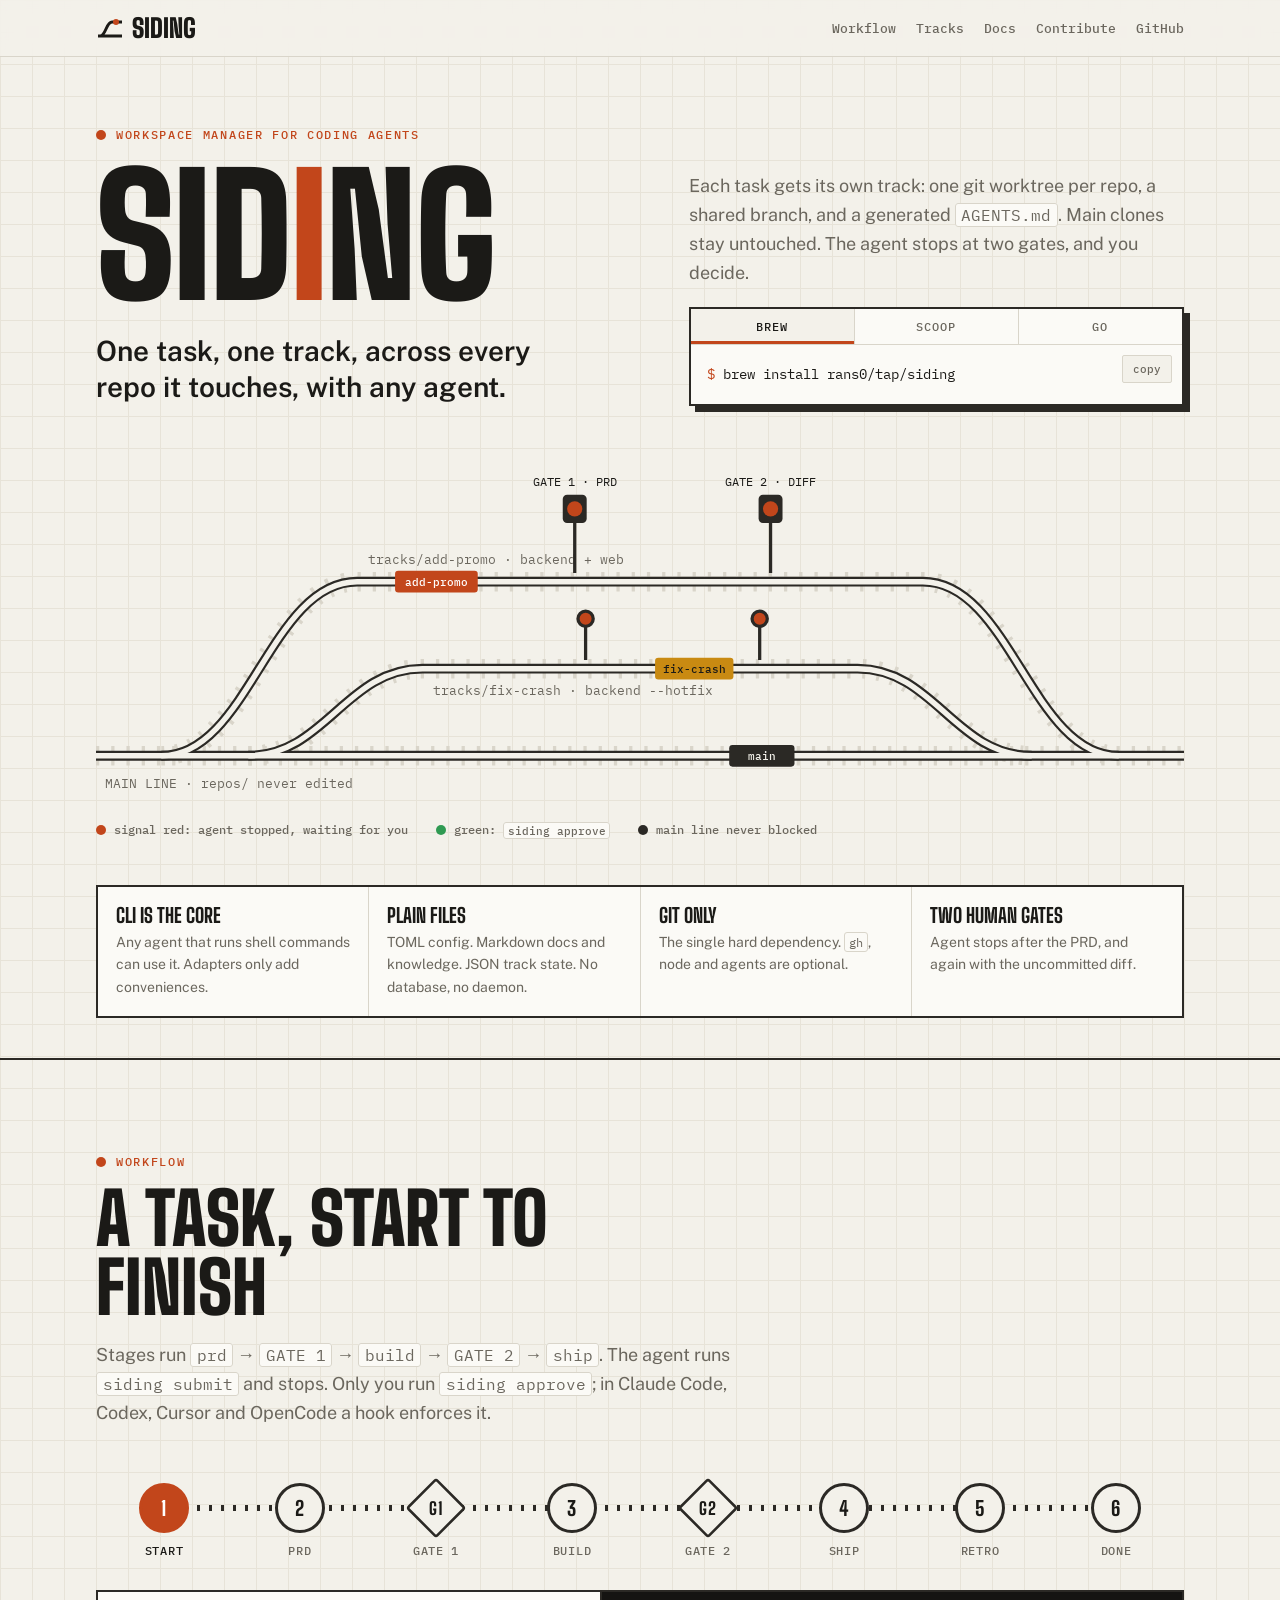
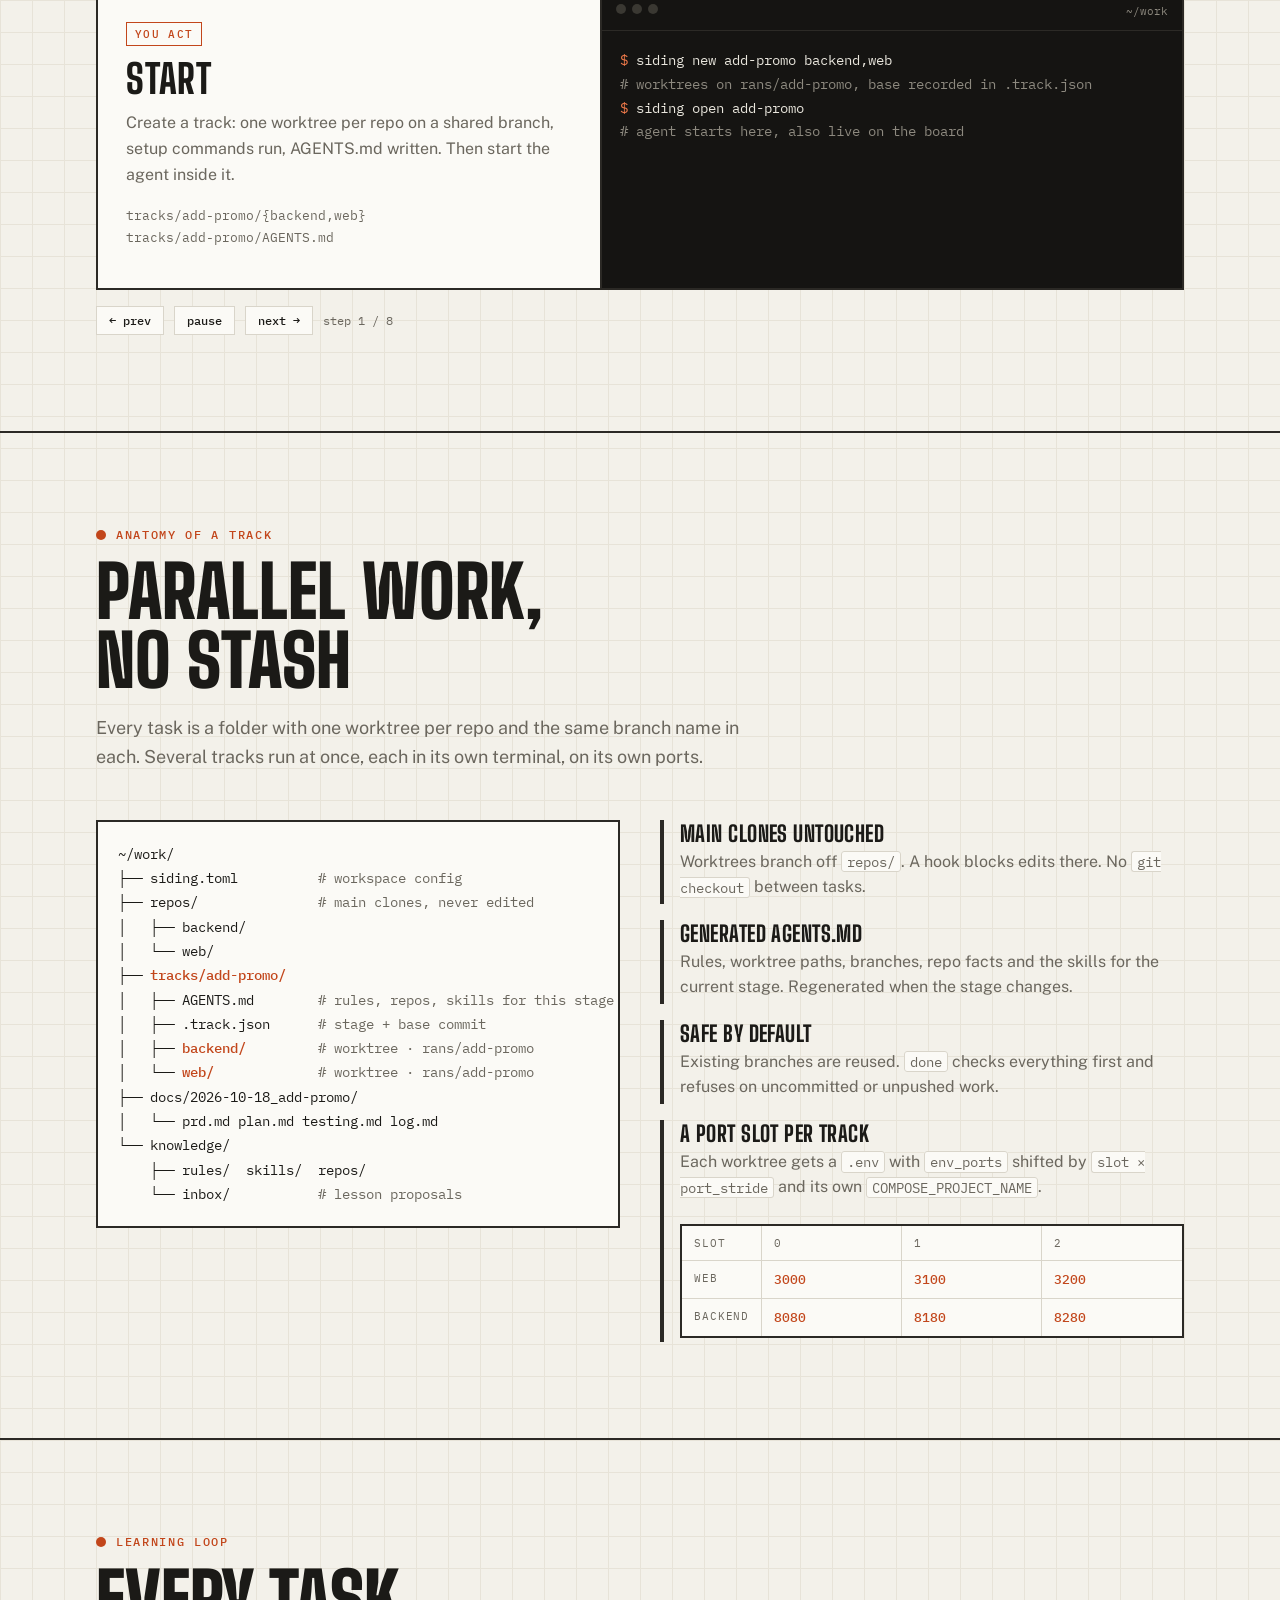
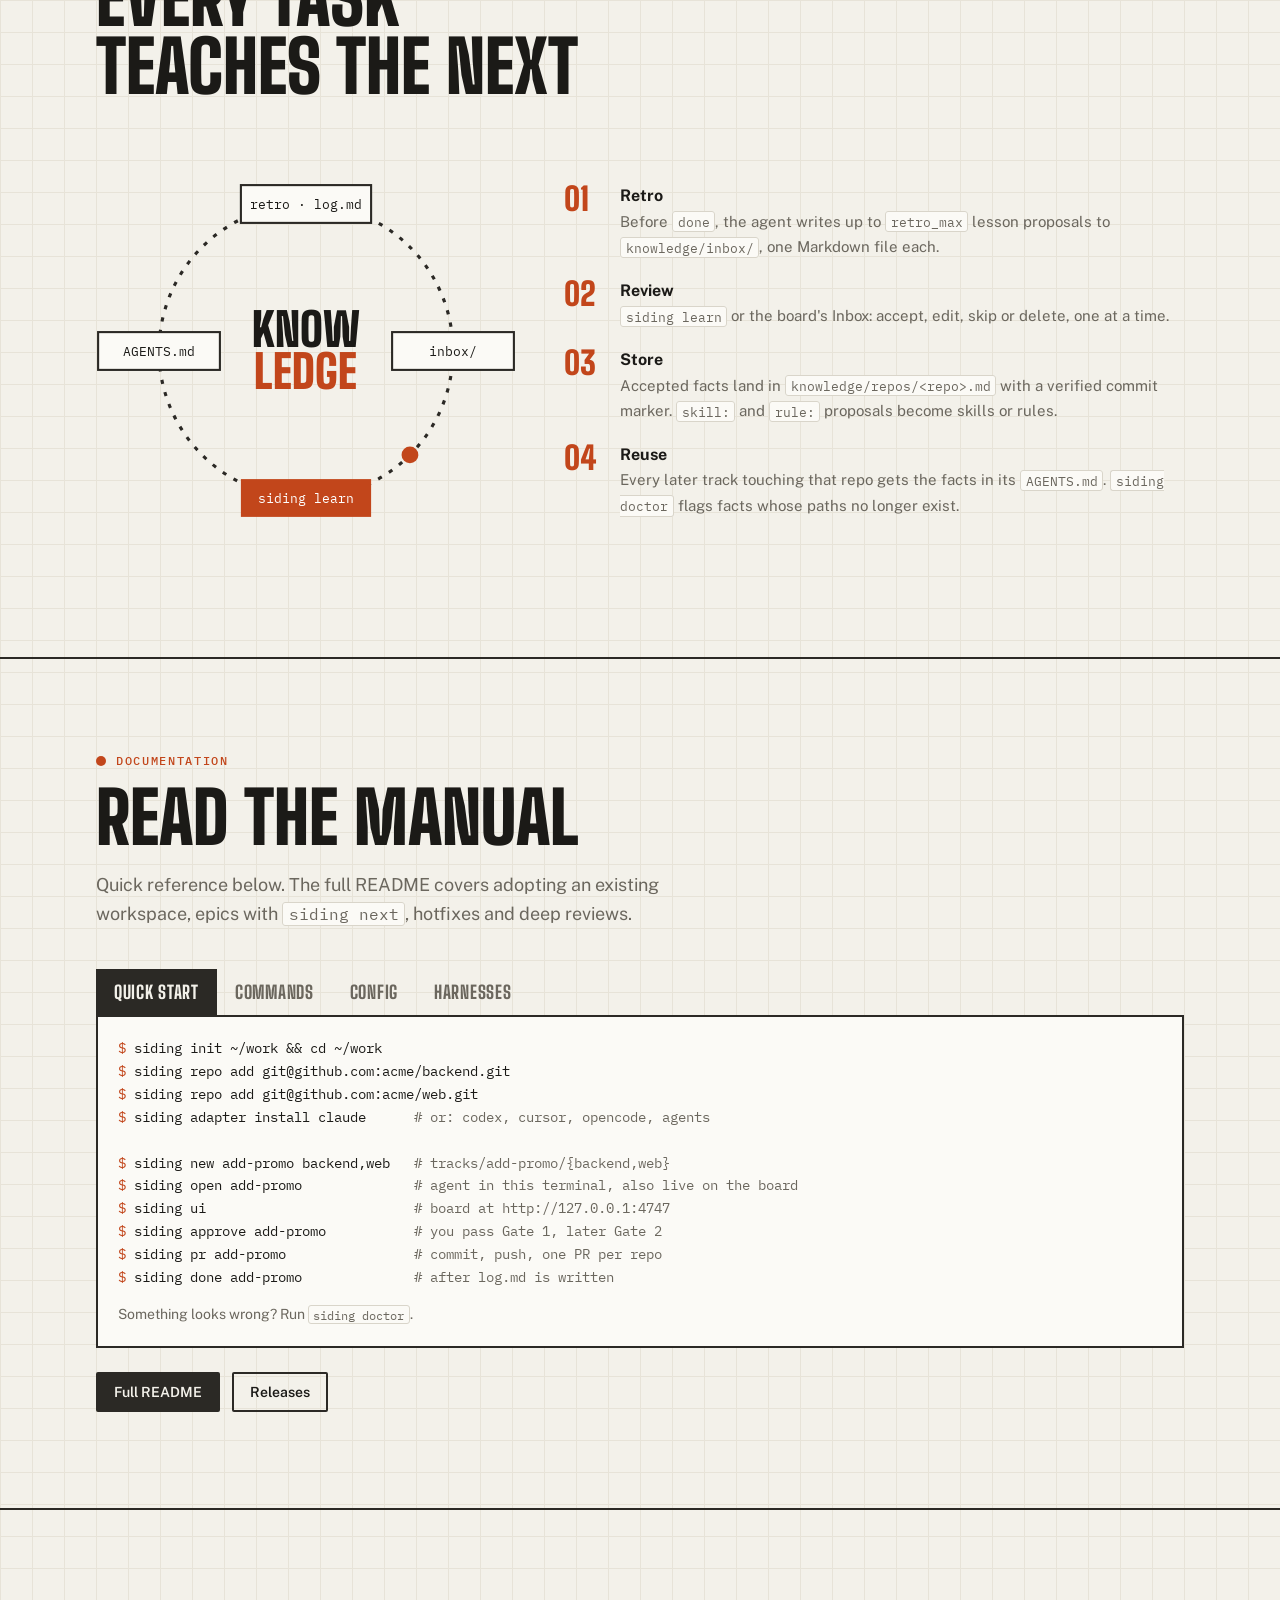
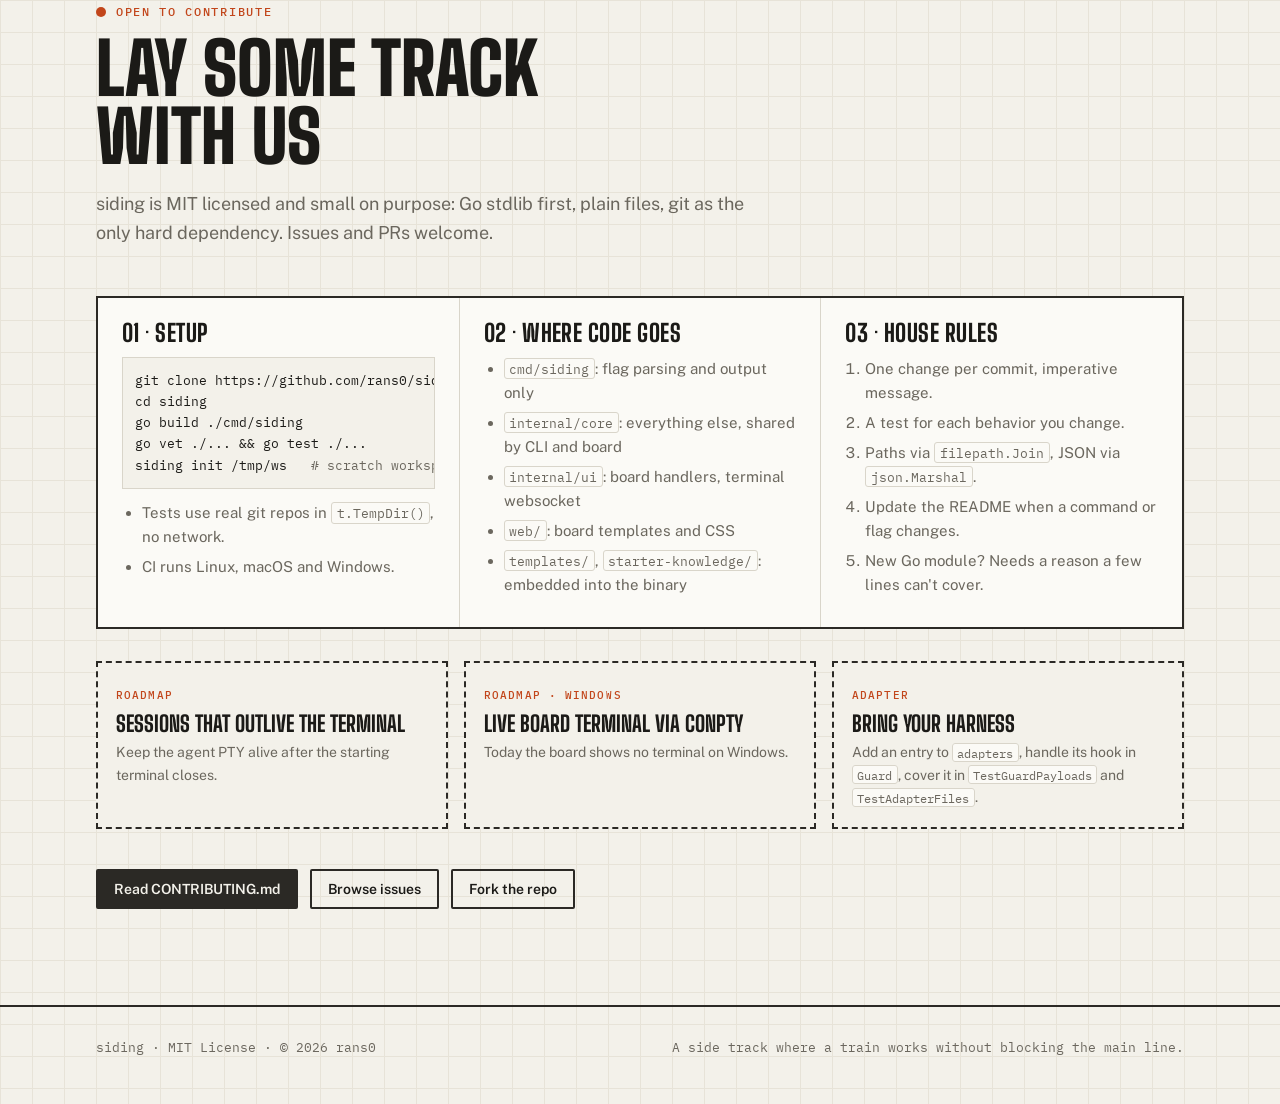
==== commit 896bc77d: "site: mobile-first layout with a vertical yard diagram on phones Co-Authored-By: Claude Opus 5.5 <no" ====
--- a/site/index.html
+++ b/site/index.html
@@ -41,7 +41,10 @@
 code, pre, kbd { font-family: var(--mono); font-size: .88em; }
 :not(pre) > code { background: var(--card); border: 1px solid var(--line); padding: .05em .35em; border-radius: 3px; }
 .wrap { max-width: 1120px; margin: 0 auto; padding: 0 16px; }
-section { padding: 96px 0; border-top: 2px solid var(--rail); }
+/* grid items default to min-width:auto; without this, long <pre> lines push the page wider than the phone */
+.hero-grid > *, .panel > *, .anatomy > *, .loop > * { min-width: 0; }
+section { padding: 64px 0; border-top: 2px solid var(--rail); }
+@media (min-width: 721px) { section { padding: 96px 0; } }
 .eyebrow {
   font: 500 12px/1 var(--mono); letter-spacing: .14em; text-transform: uppercase; color: var(--stop);
   display: flex; align-items: center; gap: 10px; margin-bottom: 16px;
@@ -54,10 +57,10 @@
 
 /* nav */
 nav.top { position: sticky; top: 0; z-index: 10; background: color-mix(in srgb, var(--paper) 88%, transparent); backdrop-filter: blur(8px); border-bottom: 1px solid var(--line); }
-nav.top .wrap { display: flex; align-items: center; gap: 24px; height: 56px; }
+nav.top .wrap { display: flex; align-items: center; gap: 16px; height: 56px; }
 .logo { font: 900 26px/1 var(--display); text-decoration: none; text-transform: uppercase; display: flex; align-items: center; gap: 8px; }
 .logo svg { width: 28px; height: 28px; }
-nav.top ul { list-style: none; display: flex; gap: 20px; margin: 0 0 0 auto; padding: 0; font: 500 13px var(--mono); }
+nav.top ul { list-style: none; display: flex; gap: 14px; margin: 0 0 0 auto; padding: 0; font: 500 13px var(--mono); }
 nav.top ul a { text-decoration: none; color: var(--sub); }
 nav.top ul a:hover { color: var(--ink); }
 .btn {
@@ -67,15 +70,17 @@
 }
 .btn:hover { transform: translate(-2px, -2px); box-shadow: 4px 4px 0 var(--stop); }
 .btn.ghost { background: transparent; color: var(--ink); }
-@media (max-width: 720px) { nav.top ul li.hide-sm { display: none; } nav.top ul { gap: 14px; } }
+nav.top ul li.hide-sm { display: none; }
+@media (min-width: 721px) { nav.top .wrap { gap: 24px; } nav.top ul { gap: 20px; } nav.top ul li.hide-sm { display: list-item; } }
 
 /* hero */
-.hero { padding: 72px 0 40px; border-top: 0; }
+.hero { padding: 48px 0 32px; border-top: 0; }
+@media (min-width: 721px) { .hero { padding: 72px 0 40px; } }
 .hero h1 { font-size: clamp(64px, 13vw, 168px); font-weight: 900; letter-spacing: -.01em; }
 .hero h1 span { color: var(--stop); }
 .hero .tag { font: 600 clamp(20px, 2.6vw, 28px)/1.3 var(--body); max-width: 26ch; margin: 18px 0 0; }
-.hero-grid { display: grid; grid-template-columns: 1.1fr 1fr; gap: 48px; align-items: end; }
-@media (max-width: 860px) { .hero-grid { grid-template-columns: 1fr; gap: 24px; } }
+.hero-grid { display: grid; grid-template-columns: 1fr; gap: 24px; align-items: end; }
+@media (min-width: 861px) { .hero-grid { grid-template-columns: 1.1fr 1fr; gap: 48px; } }
 .install { background: var(--card); border: 2px solid var(--rail); box-shadow: 6px 6px 0 var(--rail); }
 .install [role=tablist] { display: flex; border-bottom: 1px solid var(--line); }
 .install [role=tab] {
@@ -94,20 +99,29 @@
 .copy:hover { color: var(--ink); border-color: var(--ink); }
 .prompt { color: var(--stop); user-select: none; }
 .cmt { color: var(--sub); }
-.diagram { margin-top: 56px; }
+/* phones get a vertical yard (#yard-v); the wide one would shrink its labels to ~5px */
+.diagram { margin: 40px 0 0; }
 .diagram svg { width: 100%; height: auto; display: block; overflow: visible; }
+#yard { display: none; }
+#yard-v { max-width: 420px; margin: 0 auto; }
+@media (min-width: 721px) { .diagram { margin-top: 56px; } #yard { display: block; } #yard-v { display: none; } }
 .legend { display: flex; flex-wrap: wrap; gap: 8px 28px; font: 500 12px var(--mono); color: var(--sub); margin-top: 12px; }
 .legend i { display: inline-block; width: 10px; height: 10px; border-radius: 50%; margin-right: 8px; vertical-align: -1px; }
-.principles { display: grid; grid-template-columns: repeat(4, 1fr); border: 2px solid var(--rail); margin-top: 48px; background: var(--card); }
-.principles div { padding: 18px; border-right: 1px solid var(--line); }
-.principles div:last-child { border-right: 0; }
+/* 1px gap over a line-colored background draws the cell dividers at every column count */
+.principles { display: grid; grid-template-columns: 1fr; gap: 1px; border: 2px solid var(--rail); margin-top: 48px; background: var(--line); }
+.principles div { padding: 18px; background: var(--card); }
 .principles b { display: block; font: 800 20px/1 var(--display); text-transform: uppercase; margin-bottom: 6px; }
 .principles p { margin: 0; color: var(--sub); font-size: 14px; }
-@media (max-width: 860px) { .principles { grid-template-columns: 1fr 1fr; } .principles div:nth-child(2) { border-right: 0; } .principles div:nth-child(-n+2) { border-bottom: 1px solid var(--line); } }
-@media (max-width: 480px) { .principles { grid-template-columns: 1fr; } .principles div { border-right: 0; border-bottom: 1px solid var(--line); } }
+@media (min-width: 481px) { .principles { grid-template-columns: 1fr 1fr; } }
+@media (min-width: 861px) { .principles { grid-template-columns: repeat(4, 1fr); } }
 
 /* workflow */
-.rail { position: relative; display: grid; grid-template-columns: repeat(8, 1fr); margin: 56px 0 32px; }
+.rail { position: relative; display: grid; grid-template-columns: repeat(4, 1fr); row-gap: 20px; margin: 40px 0 32px; }
+.rail::before, .rail .progress { display: none; }
+@media (min-width: 721px) {
+  .rail { grid-template-columns: repeat(8, 1fr); row-gap: 0; margin-top: 56px; }
+  .rail::before, .rail .progress { display: block; }
+}
 .rail::before { content: ""; position: absolute; left: 6%; right: 6%; top: 22px; height: 6px; background: repeating-linear-gradient(90deg, var(--rail) 0 3px, transparent 3px 12px); }
 .rail .progress { position: absolute; left: 6%; top: 23px; height: 4px; background: var(--stop); width: 0; transition: width .6s cubic-bezier(.6,0,.2,1); }
 .station { position: relative; background: none; border: 0; padding: 0; cursor: pointer; display: flex; flex-direction: column; align-items: center; gap: 10px; color: var(--sub); font: 500 12px var(--mono); text-transform: uppercase; letter-spacing: .06em; }
@@ -120,14 +134,10 @@
 .station[aria-current=step] .dot { background: var(--stop); border-color: var(--stop); color: #fff; }
 .station.gate[aria-current=step] .dot { animation: blink 1s steps(2) infinite; }
 @keyframes blink { 50% { background: var(--paper); color: var(--stop); } }
-@media (max-width: 720px) {
-  .rail { grid-template-columns: repeat(4, 1fr); row-gap: 20px; }
-  .rail::before, .rail .progress { display: none; }
-}
-.panel { display: grid; grid-template-columns: 1fr 1.15fr; border: 2px solid var(--rail); background: var(--card); min-height: 300px; }
-@media (max-width: 860px) { .panel { grid-template-columns: 1fr; } }
-.panel .info { padding: 28px; border-right: 2px solid var(--rail); }
-@media (max-width: 860px) { .panel .info { border-right: 0; border-bottom: 2px solid var(--rail); } }
+.panel { display: grid; grid-template-columns: 1fr; border: 2px solid var(--rail); background: var(--card); min-height: 300px; }
+.panel .info { padding: 20px; border-bottom: 2px solid var(--rail); }
+@media (min-width: 721px) { .panel .info { padding: 28px; } }
+@media (min-width: 861px) { .panel { grid-template-columns: 1fr 1.15fr; } .panel .info { border-bottom: 0; border-right: 2px solid var(--rail); } }
 .who { display: inline-block; font: 500 11px var(--mono); letter-spacing: .12em; padding: 4px 8px; border: 1.5px solid currentColor; text-transform: uppercase; margin-bottom: 14px; }
 .who.you { color: var(--stop); }
 .who.agent { color: var(--go); }
@@ -148,8 +158,8 @@
 .controls button:hover { border-color: var(--ink); }
 
 /* anatomy */
-.anatomy { display: grid; grid-template-columns: 1fr 1fr; gap: 40px; margin-top: 48px; align-items: start; }
-@media (max-width: 860px) { .anatomy { grid-template-columns: 1fr; } }
+.anatomy { display: grid; grid-template-columns: 1fr; gap: 40px; margin-top: 48px; align-items: start; }
+@media (min-width: 861px) { .anatomy { grid-template-columns: 1fr 1fr; } }
 .tree { background: var(--card); border: 2px solid var(--rail); padding: 20px; font: 13.5px/1.8 var(--mono); white-space: pre; overflow-x: auto; margin: 0; }
 .tree b { color: var(--stop); font-weight: 500; }
 .tree em { color: var(--sub); font-style: normal; }
@@ -165,9 +175,9 @@
 .ports .v { color: var(--stop); font-weight: 500; }
 
 /* loop */
-.loop { display: grid; grid-template-columns: 420px 1fr; gap: 48px; align-items: center; margin-top: 40px; }
-@media (max-width: 860px) { .loop { grid-template-columns: 1fr; } .loop svg { max-width: 360px; margin: 0 auto; } }
-.loop svg { width: 100%; height: auto; }
+.loop { display: grid; grid-template-columns: 1fr; gap: 48px; align-items: center; margin-top: 40px; }
+.loop svg { width: 100%; height: auto; max-width: 360px; margin: 0 auto; }
+@media (min-width: 861px) { .loop { grid-template-columns: 420px 1fr; } .loop svg { max-width: none; margin: 0; } }
 .loop ol { margin: 0; padding: 0; list-style: none; counter-reset: s; display: grid; gap: 18px; }
 .loop li { counter-increment: s; display: grid; grid-template-columns: 44px 1fr; gap: 12px; }
 .loop li::before { content: counter(s, decimal-leading-zero); font: 900 32px/1 var(--display); color: var(--stop); }
@@ -176,26 +186,36 @@
 
 /* docs */
 .tabs { display: flex; flex-wrap: wrap; gap: 0; margin-top: 40px; border-bottom: 2px solid var(--rail); }
-.tabs button { padding: 12px 18px; background: none; border: 0; font: 800 18px var(--display); text-transform: uppercase; letter-spacing: .04em; color: var(--sub); cursor: pointer; }
+.tabs button { padding: 10px 12px; background: none; border: 0; font: 800 16px var(--display); text-transform: uppercase; letter-spacing: .04em; color: var(--sub); cursor: pointer; }
+@media (min-width: 721px) { .tabs button { padding: 12px 18px; font-size: 18px; } }
 .tabs button[aria-selected=true] { background: var(--rail); color: var(--paper); }
 .tabpanel { background: var(--card); border: 2px solid var(--rail); border-top: 0; padding: 20px; }
 .tabpanel[hidden] { display: none; }
 .filter { width: 100%; padding: 10px 12px; font: 14px var(--mono); border: 1px solid var(--line); background: var(--paper); color: var(--ink); margin-bottom: 12px; }
 .filter:focus { outline: 2px solid var(--stop); outline-offset: -1px; }
+/* phones: each row stacks as a card; wider screens get the real table */
 .tbl { width: 100%; border-collapse: collapse; font-size: 14px; }
+.tbl, .tbl tbody, .tbl tr, .tbl td { display: block; }
+.tbl thead { display: none; }
+.tbl tr { border-bottom: 1px solid var(--line); padding: 10px 0; }
+.tbl tr[hidden] { display: none; }
+.tbl td { padding: 4px 0; vertical-align: top; }
+.tbl td:first-child { font: 500 13px var(--mono); color: var(--stop); word-break: break-word; }
 .tbl th { text-align: left; font: 500 11px var(--mono); text-transform: uppercase; letter-spacing: .1em; color: var(--sub); padding: 8px; border-bottom: 2px solid var(--rail); }
-.tbl td { padding: 10px 8px; border-bottom: 1px solid var(--line); vertical-align: top; }
-.tbl td:first-child { font: 500 13px var(--mono); white-space: nowrap; color: var(--stop); }
-@media (max-width: 720px) { .tbl td:first-child { white-space: normal; word-break: break-word; } .tbl, .tbl tbody, .tbl tr, .tbl td { display: block; } .tbl thead { display: none; } .tbl td { border: 0; padding: 4px 0; } .tbl tr { border-bottom: 1px solid var(--line); padding: 10px 0; } }
+@media (min-width: 721px) {
+  .tbl { display: table; } .tbl thead { display: table-header-group; } .tbl tbody { display: table-row-group; }
+  .tbl tr { display: table-row; padding: 0; border: 0; } .tbl tr[hidden] { display: none; }
+  .tbl td { display: table-cell; padding: 10px 8px; border-bottom: 1px solid var(--line); }
+  .tbl td:first-child { white-space: nowrap; word-break: normal; }
+}
 .tabpanel pre { margin: 0; font-size: 13.5px; line-height: 1.7; overflow-x: auto; }
 .tabpanel .note { color: var(--sub); font-size: 14px; margin: 14px 0 0; }
 .doclinks { display: flex; flex-wrap: wrap; gap: 12px; margin-top: 24px; }
 
 /* contribute */
-.contrib { display: grid; grid-template-columns: repeat(3, 1fr); gap: 0; margin-top: 48px; border: 2px solid var(--rail); background: var(--card); }
-.contrib > div { padding: 24px; border-right: 1px solid var(--line); }
-.contrib > div:last-child { border-right: 0; }
-@media (max-width: 860px) { .contrib { grid-template-columns: 1fr; } .contrib > div { border-right: 0; border-bottom: 1px solid var(--line); } }
+.contrib { display: grid; grid-template-columns: 1fr; gap: 1px; margin-top: 48px; border: 2px solid var(--rail); background: var(--line); }
+.contrib > div { padding: 20px; background: var(--card); min-width: 0; }
+@media (min-width: 861px) { .contrib { grid-template-columns: repeat(3, 1fr); } .contrib > div { padding: 24px; } }
 .contrib h3 { margin-bottom: 12px; }
 .contrib pre { background: var(--paper); border: 1px solid var(--line); padding: 12px; overflow-x: auto; margin: 0 0 12px; font-size: 12.5px; line-height: 1.7; }
 .contrib ul, .contrib ol { margin: 0; padding-left: 20px; color: var(--sub); font-size: 15px; }
@@ -229,7 +249,7 @@
       siding
     </a>
     <ul>
-      <li><a href="#workflow">Workflow</a></li>
+      <li class="hide-sm"><a href="#workflow">Workflow</a></li>
       <li class="hide-sm"><a href="#tracks">Tracks</a></li>
       <li><a href="#docs">Docs</a></li>
       <li><a href="#contribute">Contribute</a></li>
@@ -343,6 +363,72 @@
             <rect x="-30" y="-10" width="60" height="20" rx="3" fill="var(--rail)"/>
             <text y="4" fill="var(--paper)">main</text>
             <animateMotion dur="5s" repeatCount="indefinite" path="M-60 270 H1060"/>
+          </g>
+        </g>
+      </svg>
+      <!-- same yard turned 90°: main line runs down, keyPoints recomputed so trains still stop at the gates -->
+      <svg id="yard-v" viewBox="0 0 410 540" role="img">
+        <g stroke="var(--line)" stroke-width="18" fill="none" stroke-dasharray="3 11">
+          <path d="M40 0 V540"/>
+          <path id="pva" d="M40 20 C40 90 260 70 260 140 L260 380 C260 450 40 430 40 500"/>
+          <path id="pvb" d="M40 80 C40 130 150 130 150 180 L150 340 C150 390 40 390 40 440"/>
+        </g>
+        <g fill="none">
+          <g stroke="var(--rail)" stroke-width="9"><path d="M40 0 V540"/><use href="#pva"/><use href="#pvb"/></g>
+          <g stroke="var(--paper)" stroke-width="5"><path d="M40 0 V540"/><use href="#pva"/><use href="#pvb"/></g>
+        </g>
+        <g font-family="IBM Plex Mono, monospace" font-size="11" fill="var(--sub)">
+          <text transform="translate(18 270) rotate(-90)" text-anchor="middle">MAIN LINE · repos/ never edited</text>
+          <text transform="translate(236 160) rotate(90)">tracks/add-promo · backend + web</text>
+          <text transform="translate(126 180) rotate(90)">tracks/fix-crash · --hotfix</text>
+        </g>
+        <g font-family="IBM Plex Mono, monospace" font-size="12" fill="var(--ink)">
+          <g transform="translate(0 182)">
+            <line x1="266" x2="286" stroke="var(--rail)" stroke-width="3"/>
+            <rect x="284" y="-11" width="22" height="22" rx="4" fill="var(--rail)"/>
+            <circle cx="295" r="7" fill="#c2461b">
+              <animate attributeName="fill" dur="14s" repeatCount="indefinite" calcMode="discrete" keyTimes="0;0.40;0.62;1" values="#c2461b;#2f9a52;#c2461b;#c2461b"/>
+            </circle>
+            <text x="314" y="4">GATE 1 · PRD</text>
+          </g>
+          <g transform="translate(0 292)">
+            <line x1="266" x2="286" stroke="var(--rail)" stroke-width="3"/>
+            <rect x="284" y="-11" width="22" height="22" rx="4" fill="var(--rail)"/>
+            <circle cx="295" r="7" fill="#c2461b">
+              <animate attributeName="fill" dur="14s" repeatCount="indefinite" calcMode="discrete" keyTimes="0;0.75;0.95;1" values="#c2461b;#2f9a52;#c2461b;#c2461b"/>
+            </circle>
+            <text x="314" y="4">GATE 2 · DIFF</text>
+          </g>
+          <g transform="translate(0 230)">
+            <line x1="156" x2="176" stroke="var(--rail)" stroke-width="3"/>
+            <circle cx="182" r="7" fill="#c2461b" stroke="var(--rail)" stroke-width="3">
+              <animate attributeName="fill" dur="11s" begin="-5s" repeatCount="indefinite" calcMode="discrete" keyTimes="0;0.40;0.62;1" values="#c2461b;#2f9a52;#c2461b;#c2461b"/>
+            </circle>
+          </g>
+          <g transform="translate(0 310)">
+            <line x1="156" x2="176" stroke="var(--rail)" stroke-width="3"/>
+            <circle cx="182" r="7" fill="#c2461b" stroke="var(--rail)" stroke-width="3">
+              <animate attributeName="fill" dur="11s" begin="-5s" repeatCount="indefinite" calcMode="discrete" keyTimes="0;0.75;0.95;1" values="#c2461b;#2f9a52;#c2461b;#c2461b"/>
+            </circle>
+          </g>
+        </g>
+        <g font-family="IBM Plex Mono, monospace" font-size="10" font-weight="500" text-anchor="middle">
+          <g>
+            <rect x="-38" y="-10" width="76" height="20" rx="3" fill="var(--stop)"/>
+            <text y="4" fill="#fff">add-promo</text>
+            <animateMotion dur="14s" repeatCount="indefinite" rotate="auto" calcMode="linear"
+              keyPoints="0;0.349;0.349;0.493;0.493;1" keyTimes="0;0.25;0.42;0.6;0.77;1"><mpath href="#pva"/></animateMotion>
+          </g>
+          <g>
+            <rect x="-36" y="-10" width="72" height="20" rx="3" fill="var(--amber)"/>
+            <text y="4" fill="#1b1a17">fix-crash</text>
+            <animateMotion dur="11s" begin="-5s" repeatCount="indefinite" rotate="auto" calcMode="linear"
+              keyPoints="0;0.357;0.357;0.525;0.525;1" keyTimes="0;0.25;0.42;0.6;0.77;1"><mpath href="#pvb"/></animateMotion>
+          </g>
+          <g>
+            <rect x="-30" y="-10" width="60" height="20" rx="3" fill="var(--rail)"/>
+            <text y="4" fill="var(--paper)">main</text>
+            <animateMotion dur="5s" repeatCount="indefinite" rotate="auto" path="M40 -40 V580"/>
           </g>
         </g>
       </svg>
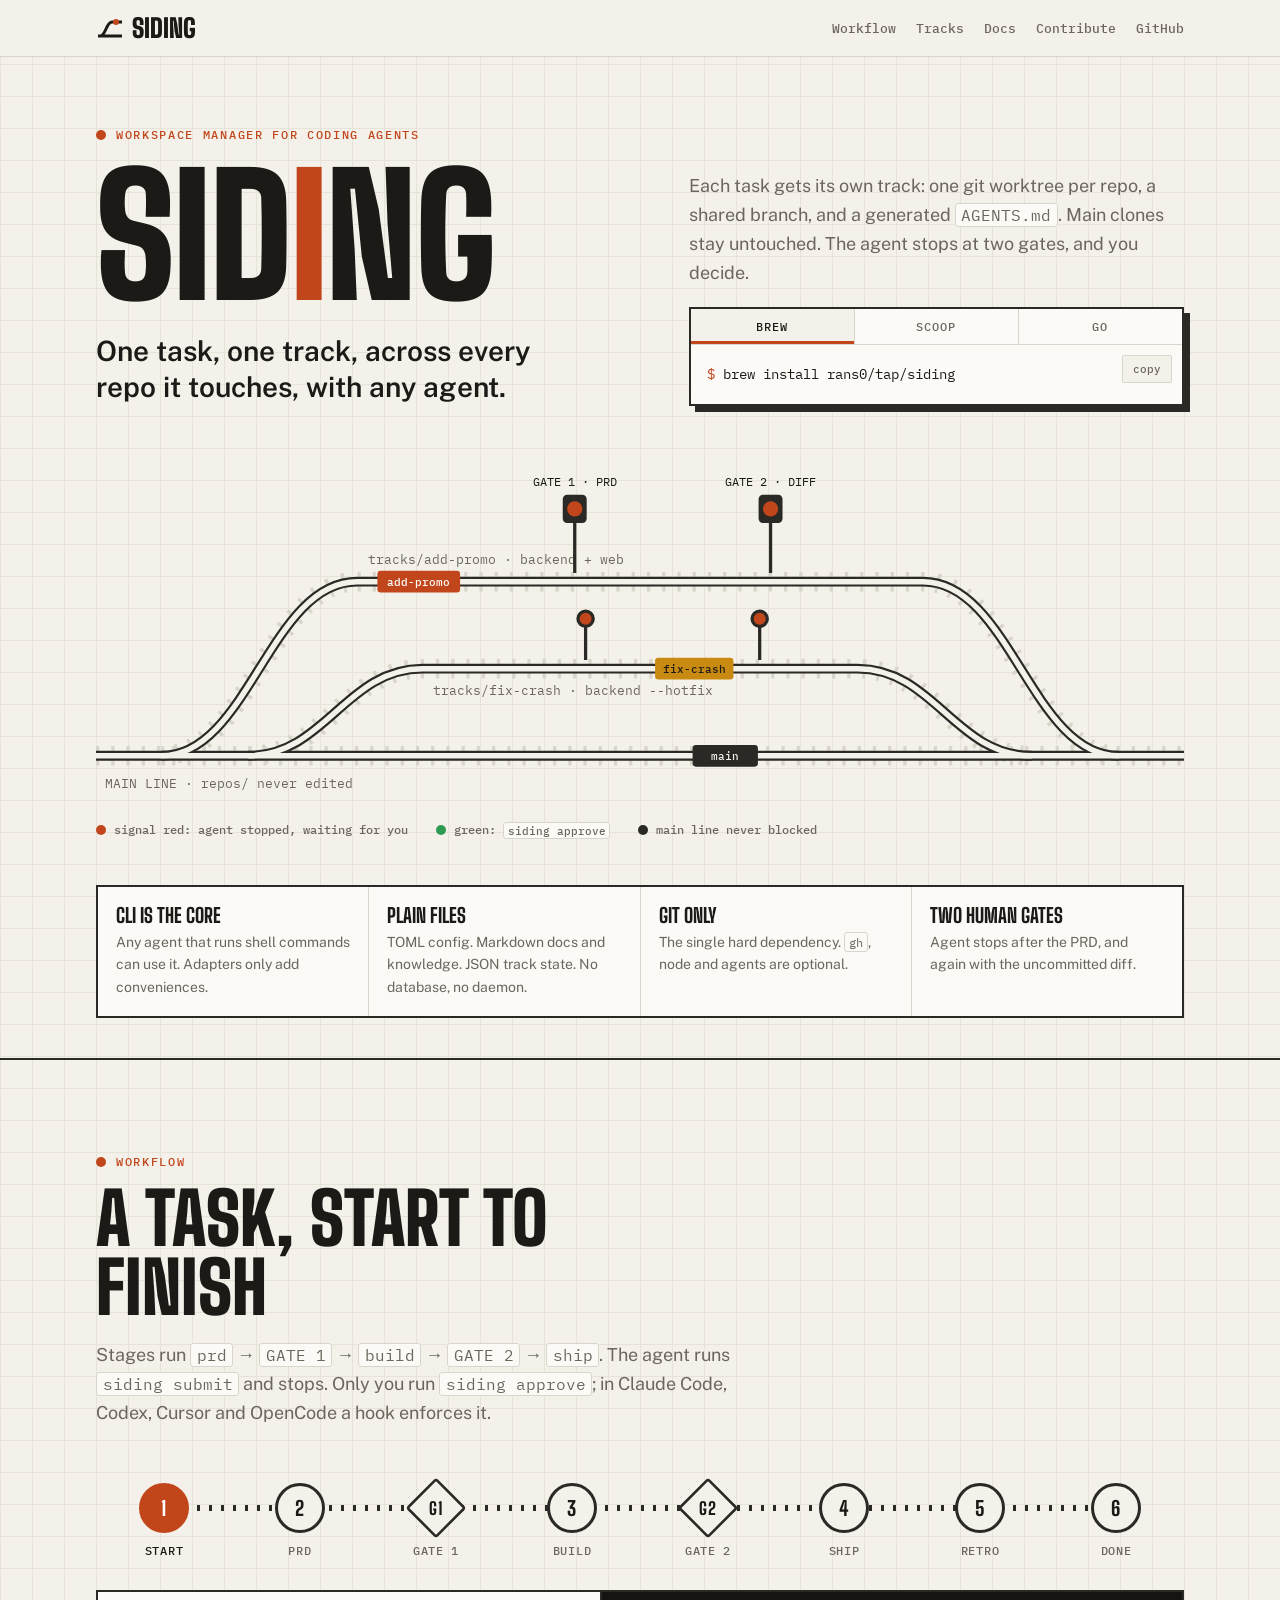
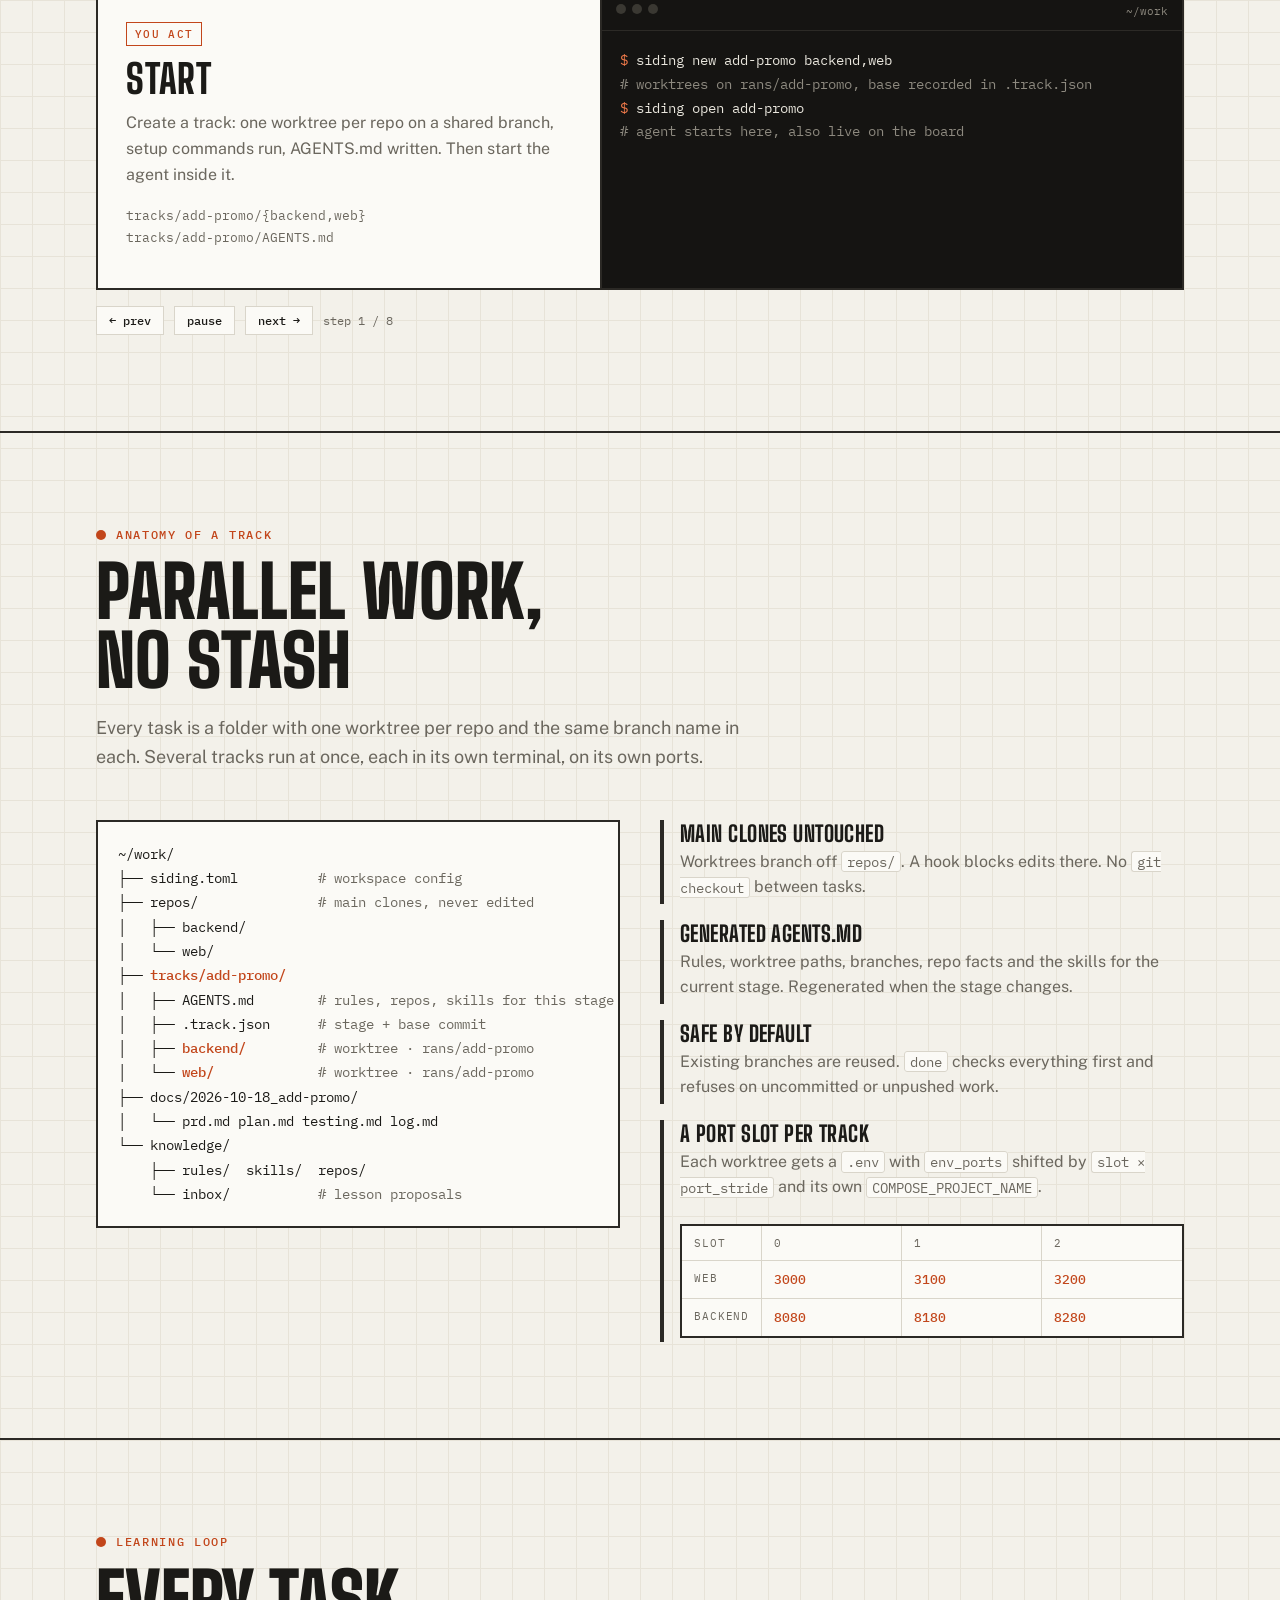
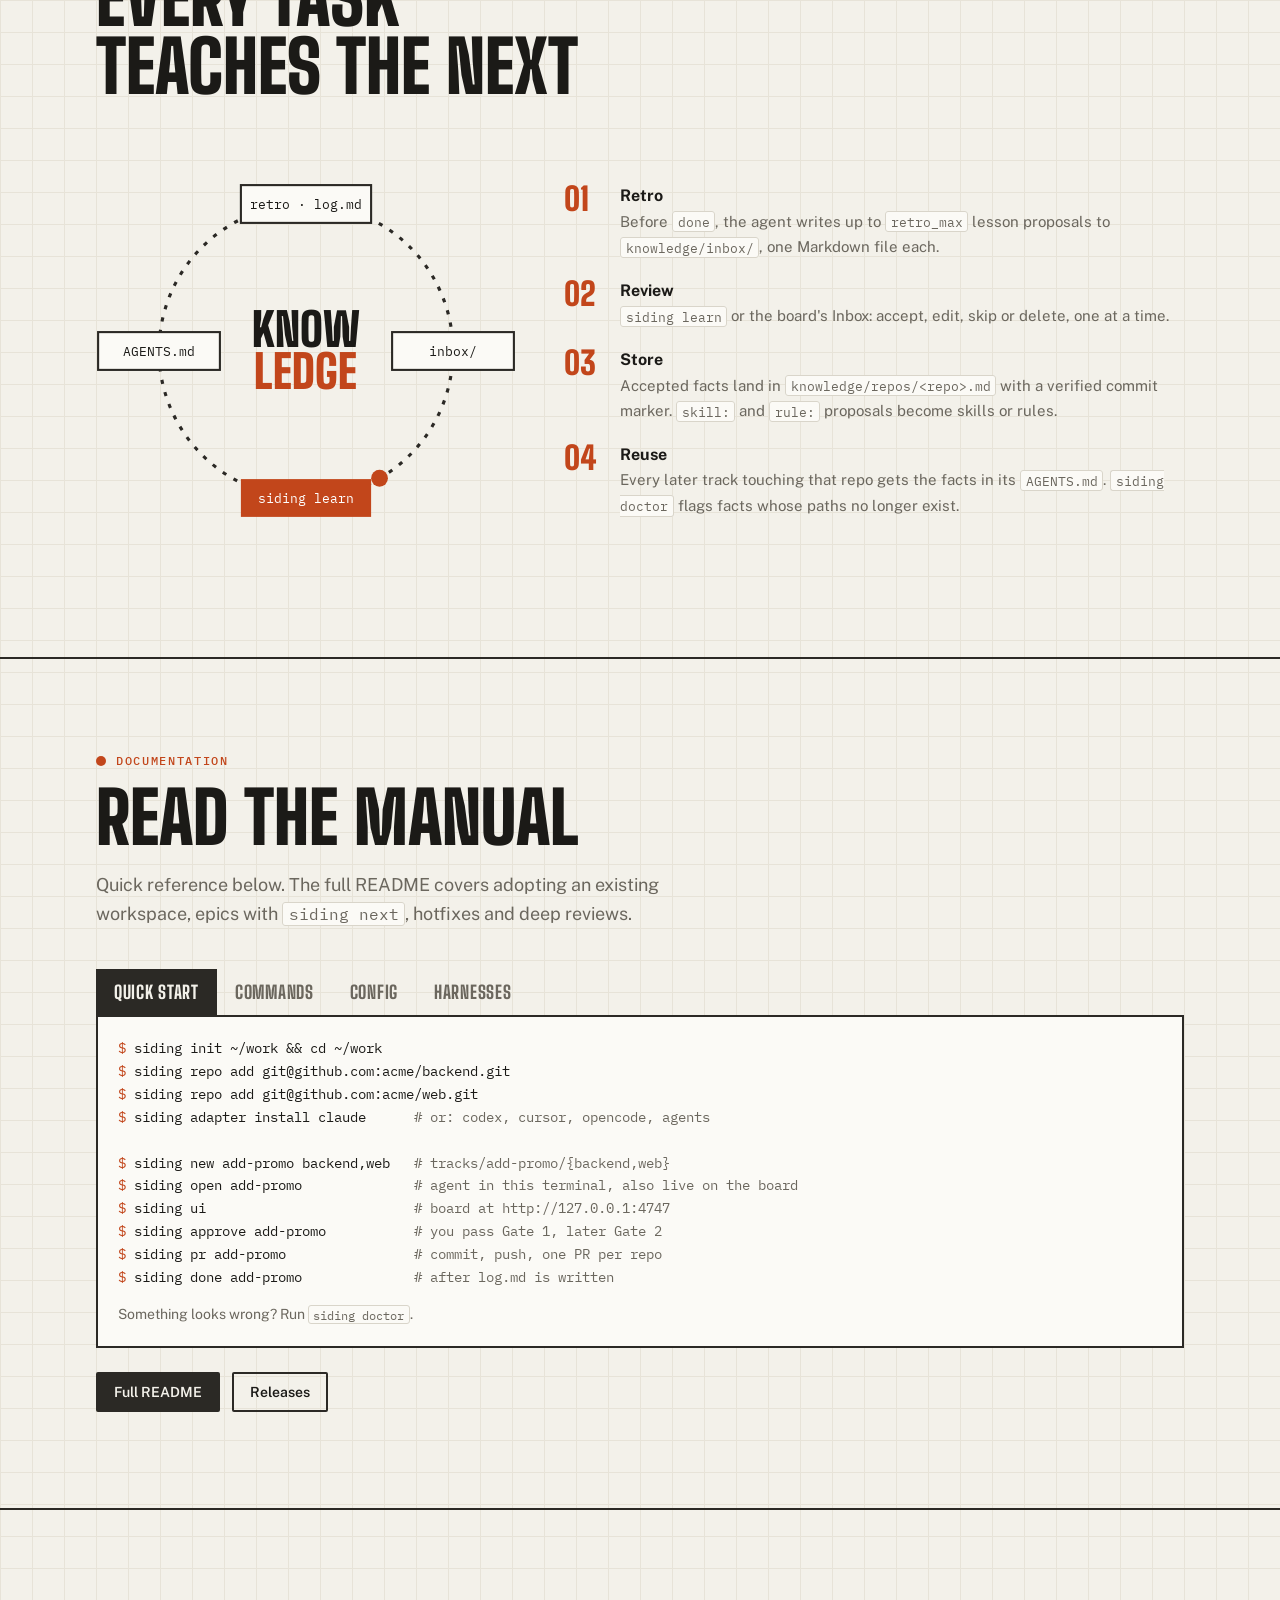
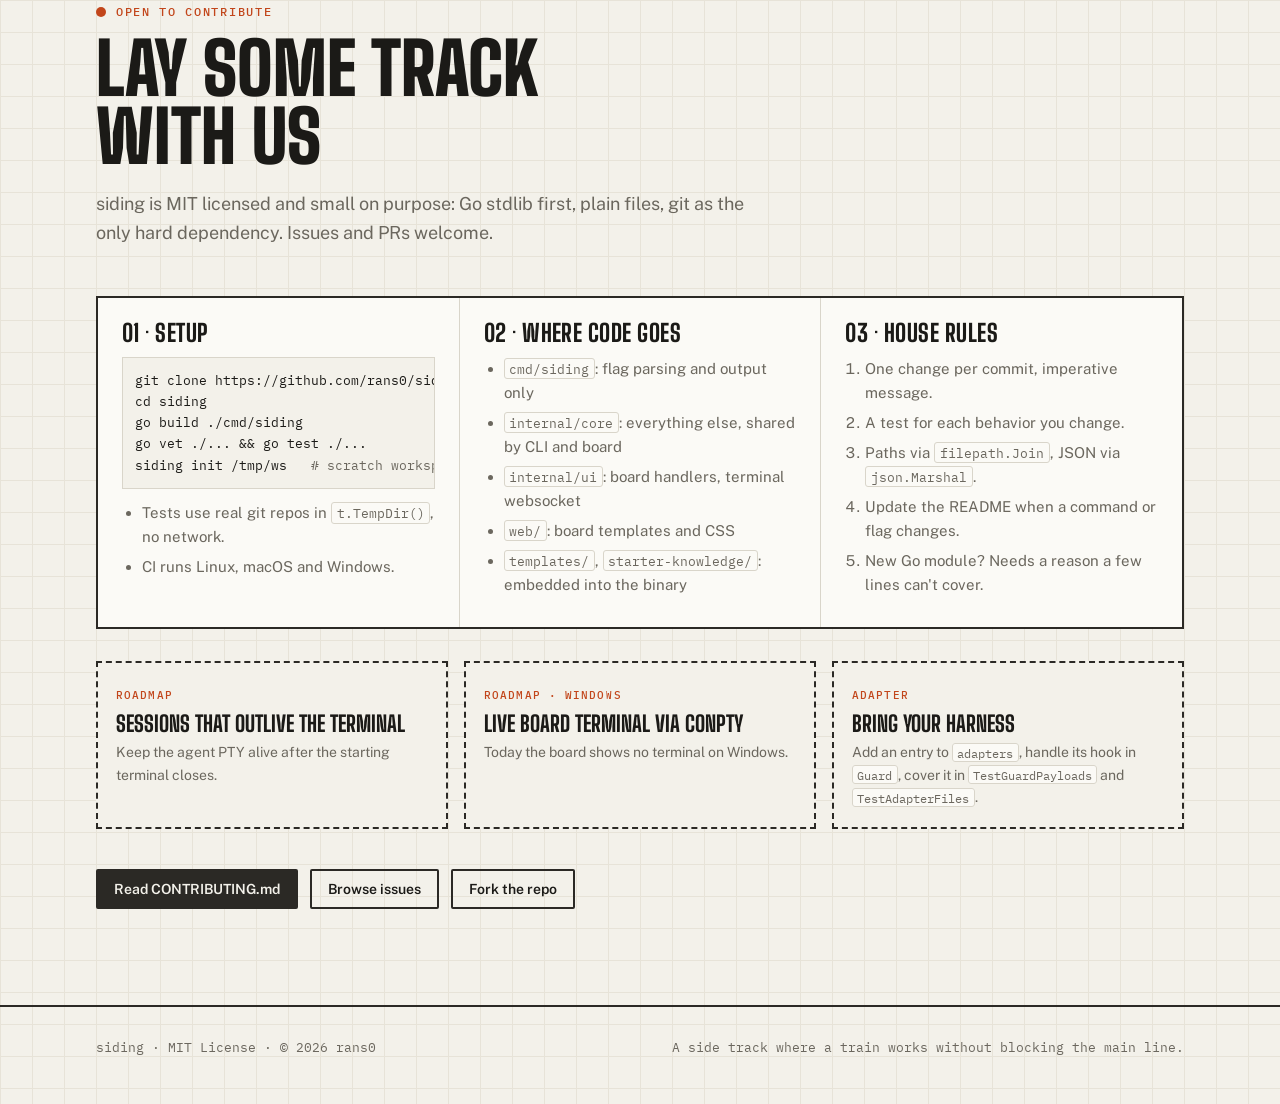
==== commit d0114130: "site: add favicon and Open Graph preview image Co-Authored-By: Claude Opus 5.5 <noreply@anthropic.co" ====
--- a/site/index.html
+++ b/site/index.html
@@ -5,6 +5,15 @@
 <meta name="viewport" content="width=device-width, initial-scale=1">
 <title>siding — one task, one track</title>
 <meta name="description" content="siding is a workspace manager for coding agents. One task, one track, across every repo it touches, with any agent.">
+<link rel="icon" href="favicon.svg" type="image/svg+xml">
+<meta property="og:type" content="website">
+<meta property="og:url" content="https://siding.projectlabs.id/">
+<meta property="og:title" content="siding — one task, one track">
+<meta property="og:description" content="Workspace manager for coding agents. One task, one track, across every repo it touches, with any agent.">
+<meta property="og:image" content="https://siding.projectlabs.id/og.png">
+<meta property="og:image:width" content="1200">
+<meta property="og:image:height" content="630">
+<meta name="twitter:card" content="summary_large_image">
 <link rel="preconnect" href="https://fonts.googleapis.com">
 <link rel="preconnect" href="https://fonts.gstatic.com" crossorigin>
 <link href="https://fonts.googleapis.com/css2?family=Big+Shoulders+Display:wght@600;800;900&family=IBM+Plex+Mono:wght@400;500&family=Public+Sans:wght@400;500;600&display=swap" rel="stylesheet">
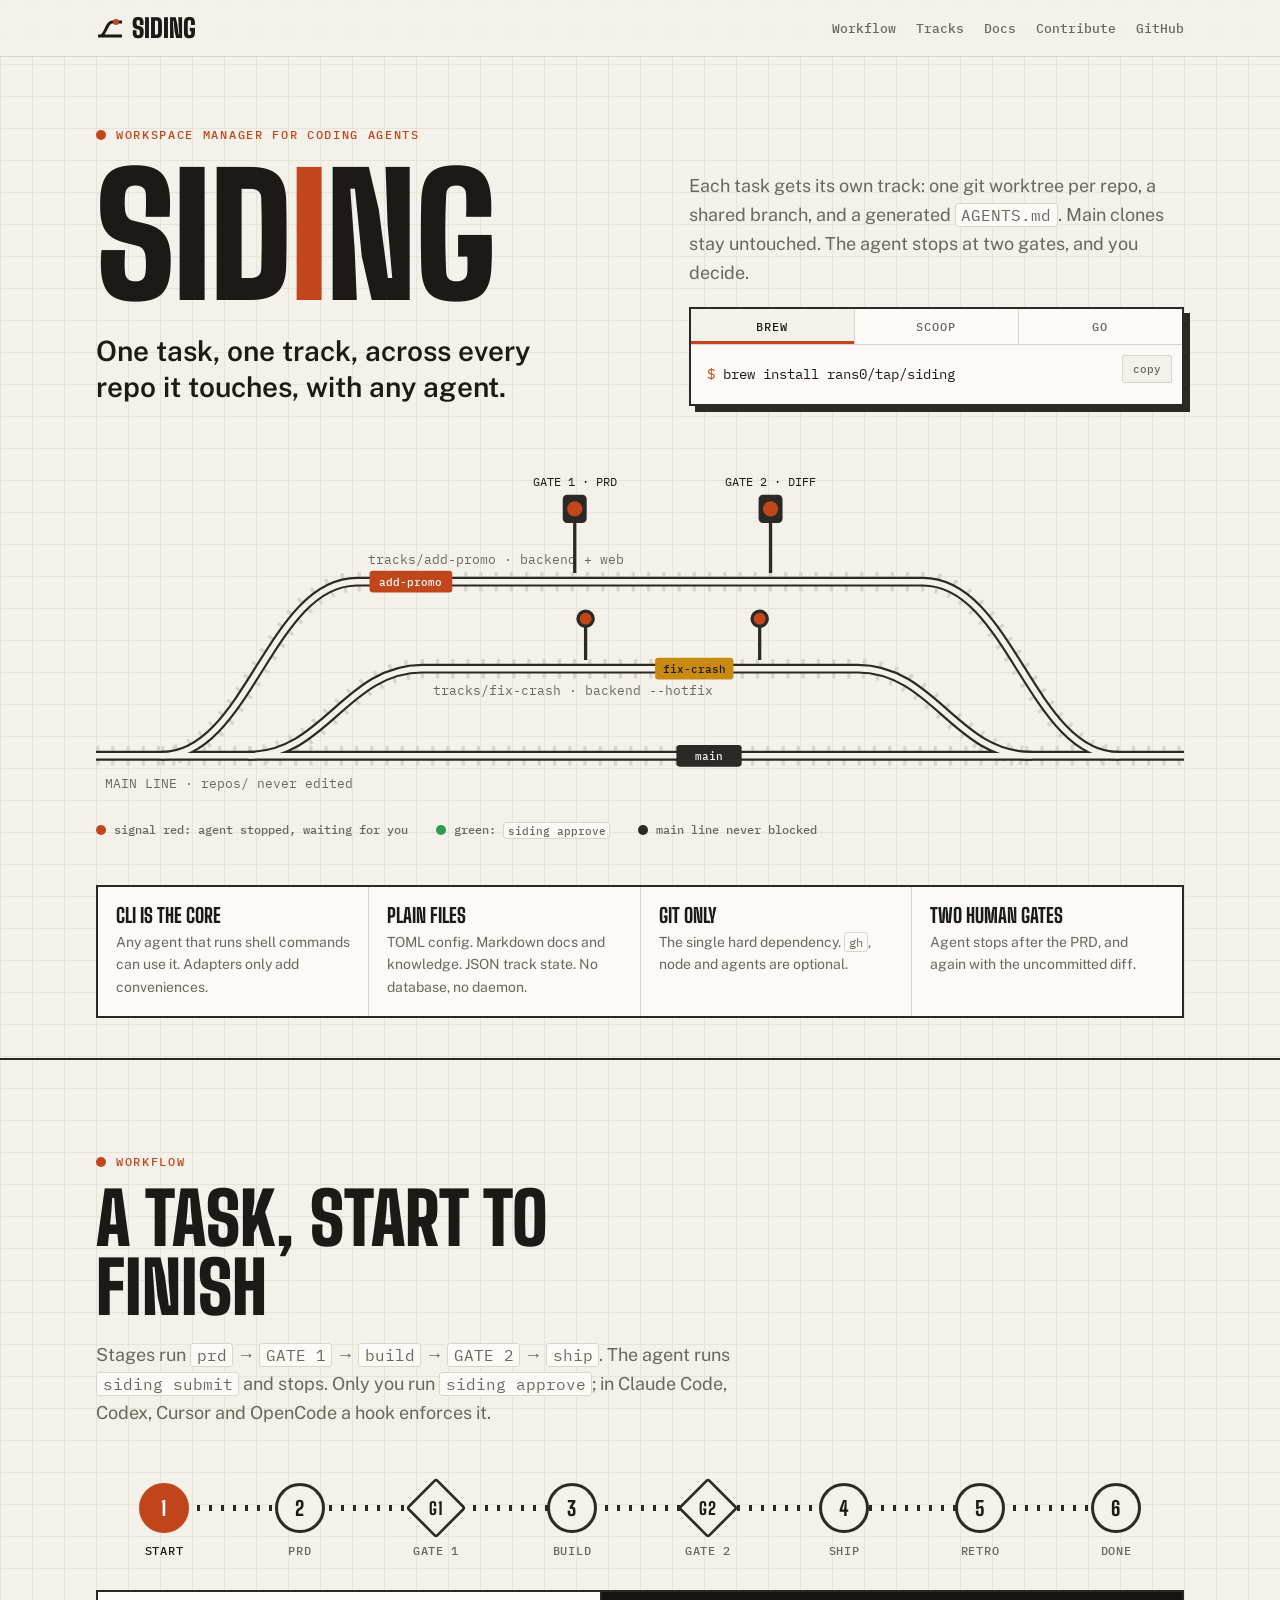
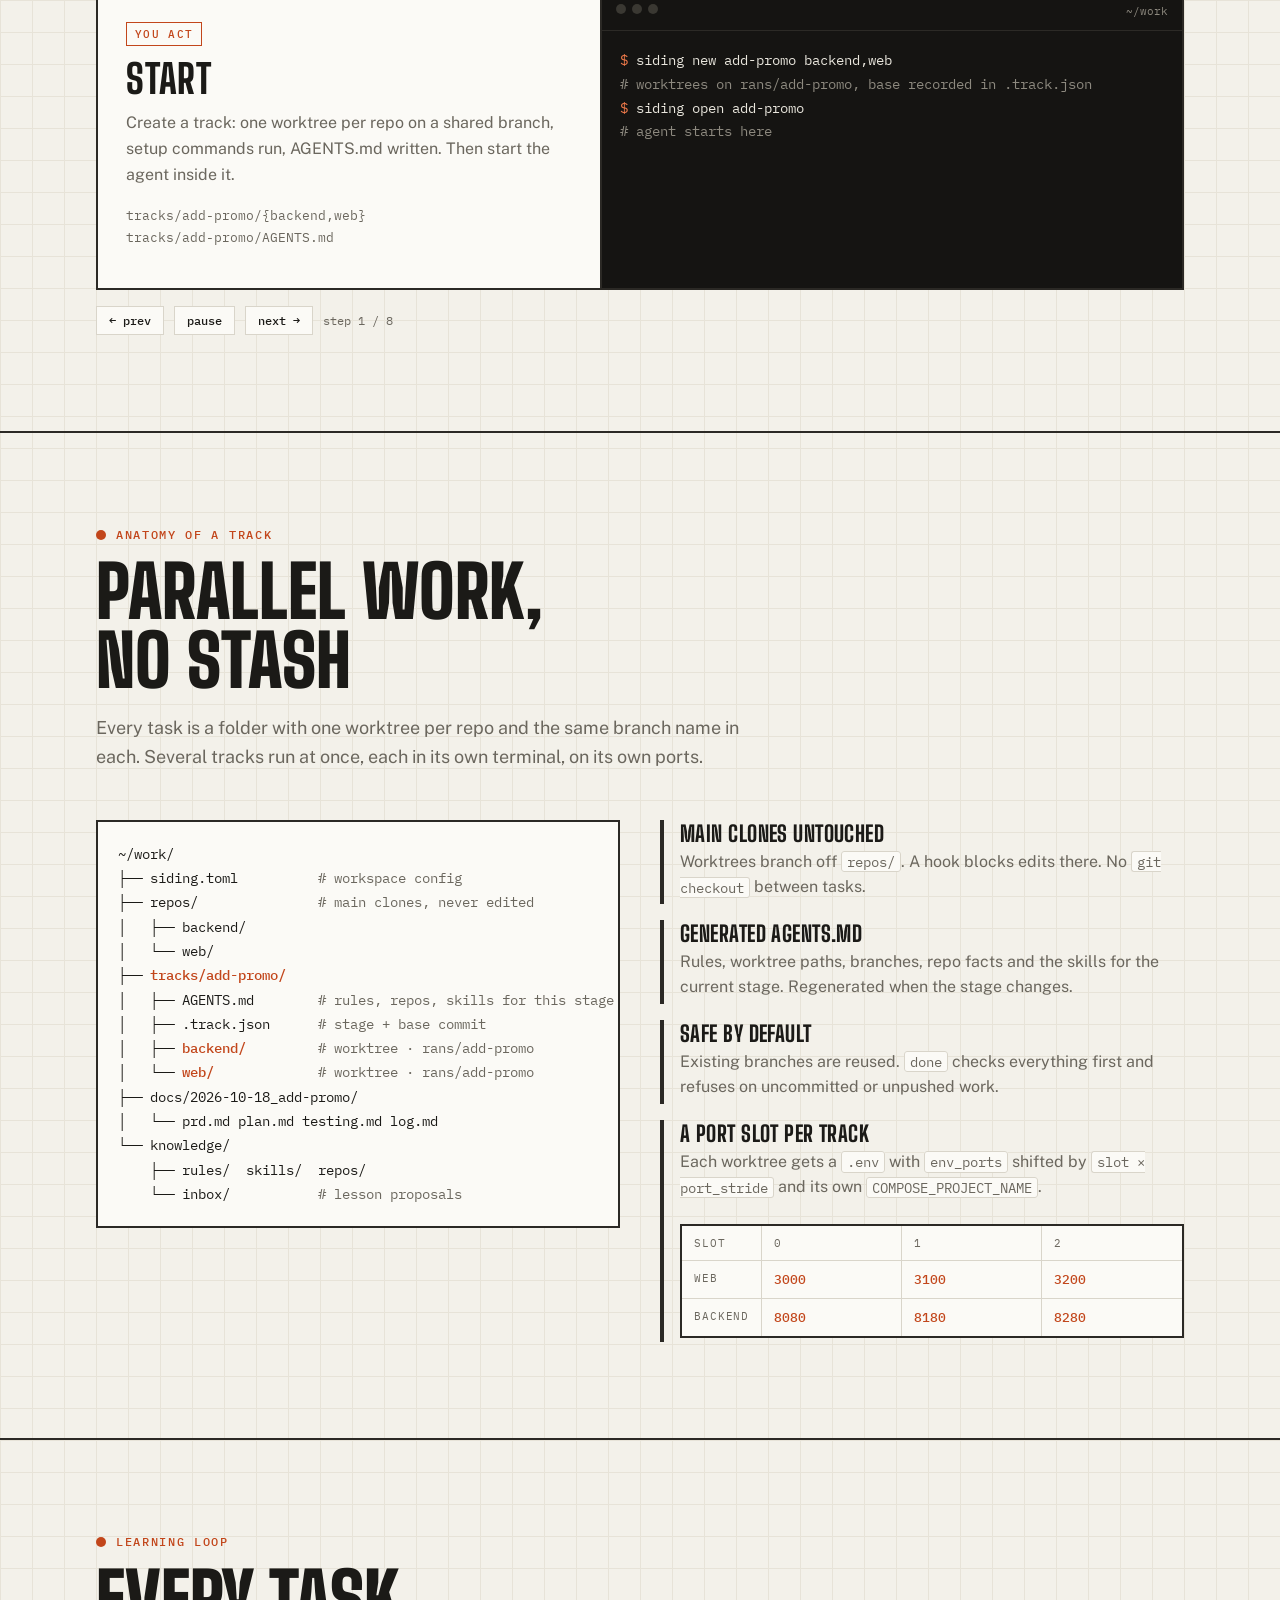
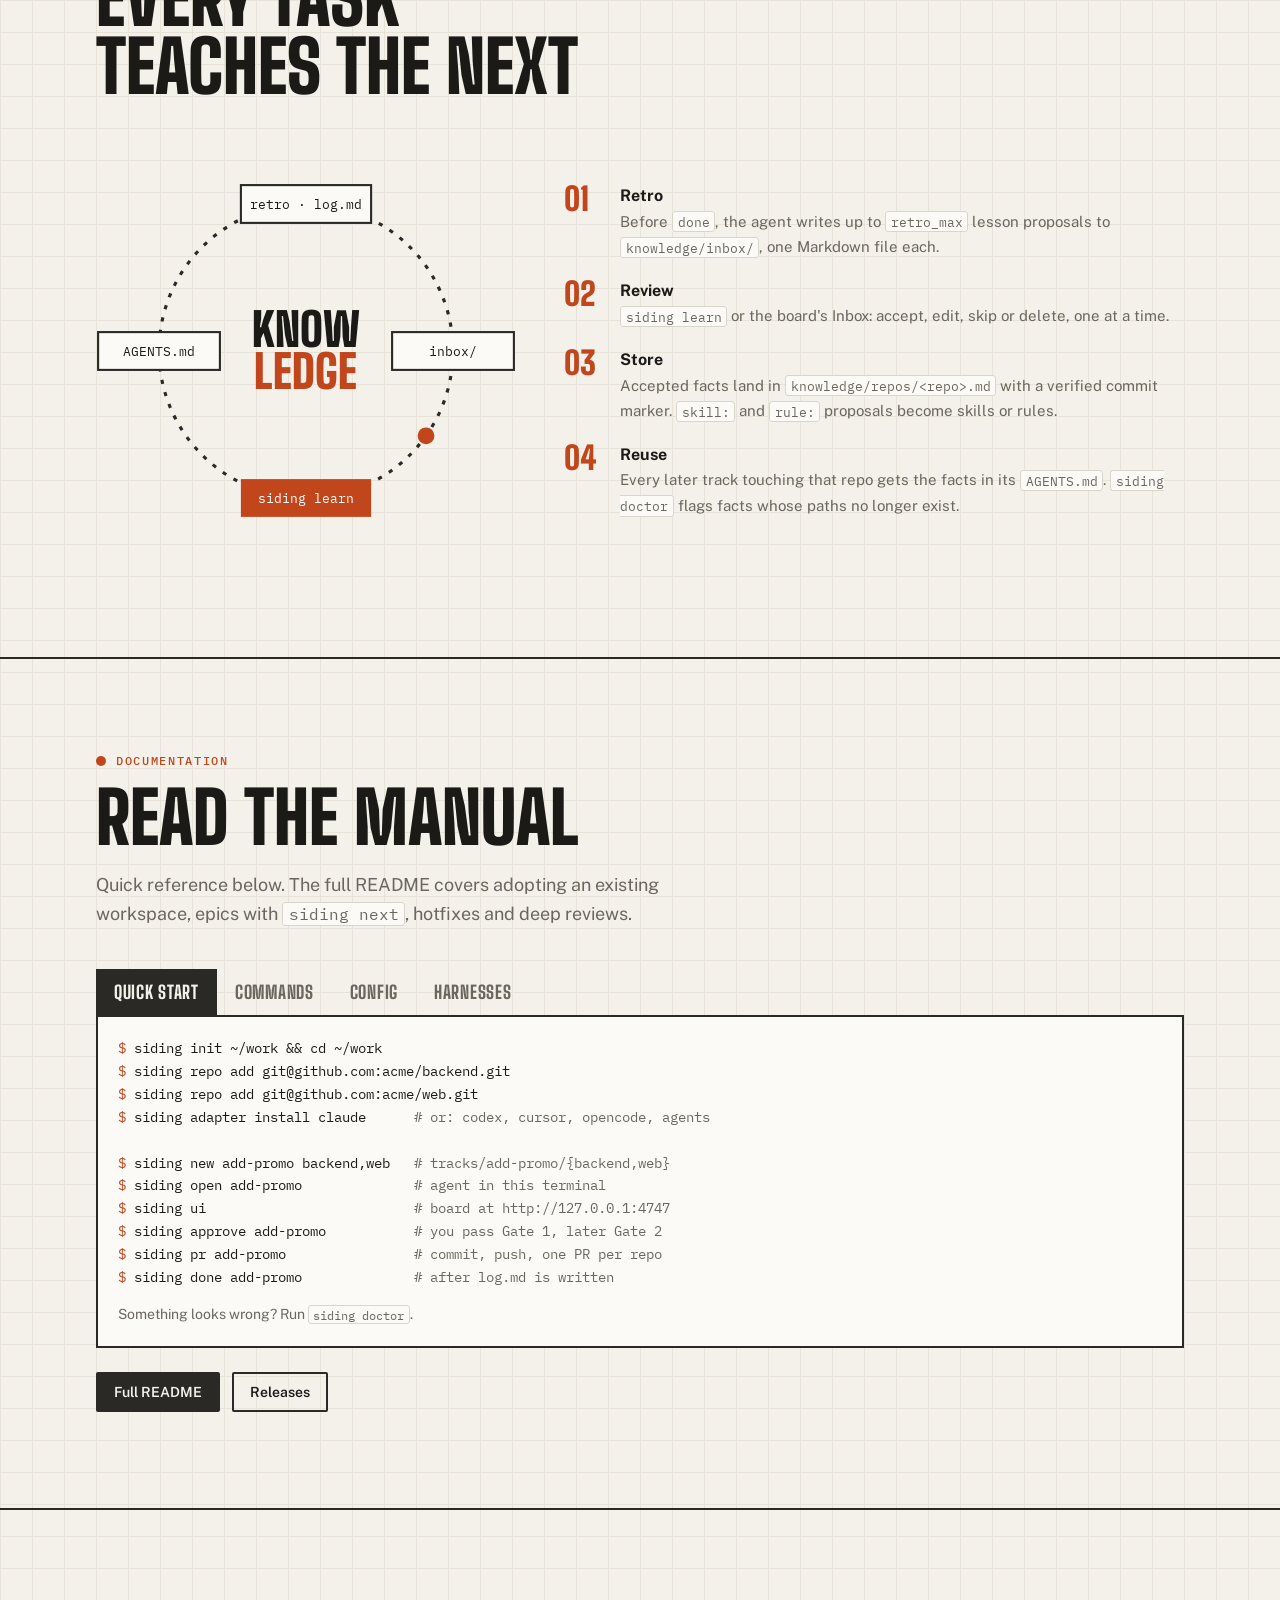
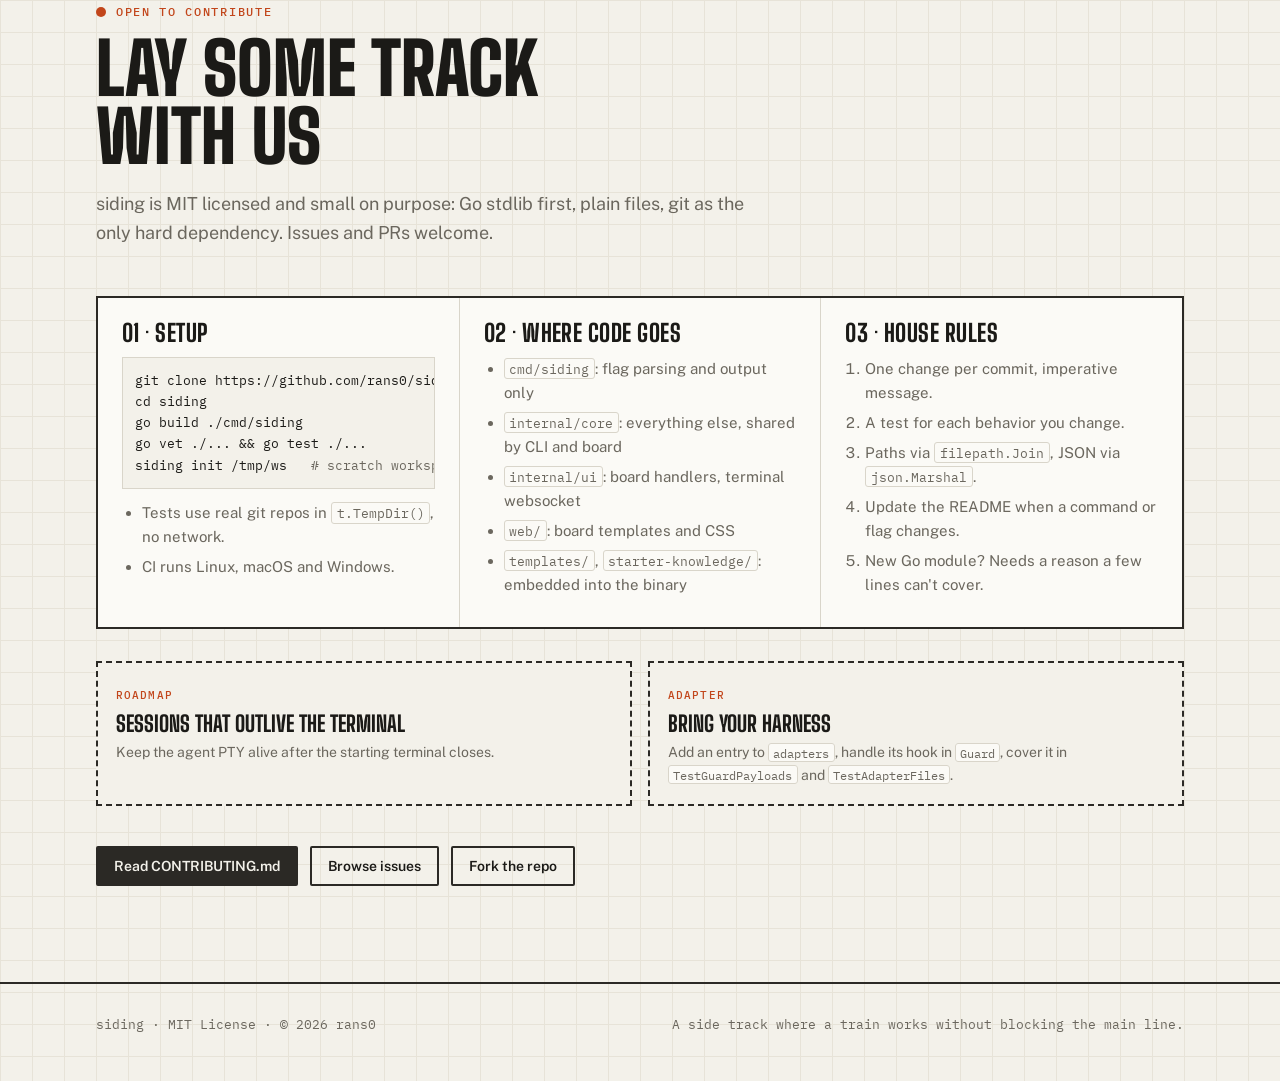
==== commit 98979653: "ui: drop the board terminal, render diffs per file with line numbers The board is for review; the ag" ====
--- a/site/index.html
+++ b/site/index.html
@@ -573,7 +573,7 @@
 <span class="prompt">$ </span>siding adapter install claude      <span class="cmt"># or: codex, cursor, opencode, agents</span>
 
 <span class="prompt">$ </span>siding new add-promo backend,web   <span class="cmt"># tracks/add-promo/{backend,web}</span>
-<span class="prompt">$ </span>siding open add-promo              <span class="cmt"># agent in this terminal, also live on the board</span>
+<span class="prompt">$ </span>siding open add-promo              <span class="cmt"># agent in this terminal</span>
 <span class="prompt">$ </span>siding ui                          <span class="cmt"># board at http://127.0.0.1:4747</span>
 <span class="prompt">$ </span>siding approve add-promo           <span class="cmt"># you pass Gate 1, later Gate 2</span>
 <span class="prompt">$ </span>siding pr add-promo                <span class="cmt"># commit, push, one PR per repo</span>
@@ -665,8 +665,7 @@
 
     <div class="open">
       <div class="ticket reveal"><small>Roadmap</small><b>Sessions that outlive the terminal</b><p>Keep the agent PTY alive after the starting terminal closes.</p></div>
-      <div class="ticket reveal"><small>Roadmap · Windows</small><b>Live board terminal via ConPTY</b><p>Today the board shows no terminal on Windows.</p></div>
-      <div class="ticket reveal"><small>Adapter</small><b>Bring your harness</b><p>Add an entry to <code>adapters</code>, handle its hook in <code>Guard</code>, cover it in <code>TestGuardPayloads</code> and <code>TestAdapterFiles</code>.</p></div>
+            <div class="ticket reveal"><small>Adapter</small><b>Bring your harness</b><p>Add an entry to <code>adapters</code>, handle its hook in <code>Guard</code>, cover it in <code>TestGuardPayloads</code> and <code>TestAdapterFiles</code>.</p></div>
     </div>
 
     <div class="cta">
@@ -715,7 +714,7 @@
 const steps = [
   { s: "1", t: "Start", who: "you", text: "Create a track: one worktree per repo on a shared branch, setup commands run, AGENTS.md written. Then start the agent inside it.",
     files: "tracks/add-promo/{backend,web}<br>tracks/add-promo/AGENTS.md",
-    term: ["$ siding new add-promo backend,web", "# worktrees on rans/add-promo, base recorded in .track.json", "$ siding open add-promo", "# agent starts here, also live on the board"] },
+    term: ["$ siding new add-promo backend,web", "# worktrees on rans/add-promo, base recorded in .track.json", "$ siding open add-promo", "# agent starts here"] },
   { s: "2", t: "PRD", who: "agent", text: "The agent reads AGENTS.md, loads the prd skill and writes the product requirements. Then it submits and stops.",
     files: "docs/2026-10-18_add-promo/prd.md",
     term: ["# agent writes prd.md", "$ siding submit add-promo", "# stage: prd → GATE 1. agent stops."] },
@@ -726,7 +725,7 @@
     files: "plan.md · testing.md<br>tracks/add-promo/backend/…<br>tracks/add-promo/web/…",
     term: ["# agent: plan → tests → code", "$ siding submit add-promo", "# stage: build → GATE 2. agent stops."] },
   { s: "G2", gate: 1, t: "Gate 2", who: "you", text: "Review the diff on the board, file by file, uncommitted vs committed. Or get the base, commits and diffstat per repo in the terminal.",
-    files: "board: per-file diff, commits, docs, live terminal",
+    files: "board: per-file diff, commits, docs",
     term: ["$ siding report add-promo", "# base, commits since base, diffstat per repo", "$ siding approve add-promo", "# GATE 2 → ship"] },
   { s: "4", t: "Ship", who: "you", text: "siding commits, pushes and opens one PR per repo with gh. Title and body come from prd.md. --push-only skips gh.",
     files: "one PR per repo",
@@ -808,7 +807,7 @@
   ["siding report <task>", "Base, commits since base and diffstat per repo"],
   ["siding pr <task> [--push-only]", "After Gate 2: commit, push and open a PR per repo with gh; title and body from prd.md"],
   ["siding next <task>", "After the PR merges: start the next cycle on the same branches"],
-  ["siding ui [--port N]", "Board on 127.0.0.1:4747: tracks by stage, per-file diffs, commits, docs, live terminal, gate buttons, Inbox, Health"],
+  ["siding ui [--port N]", "Board on 127.0.0.1:4747: tracks by stage, per-file diffs, commits, docs, gate buttons, Inbox, Health"],
   ["siding review <task>", "Deep-review a finished task on the latest base: report first, then fix through the gates"],
   ["siding done <task> [--force]", "Remove the track's worktrees once log.md exists; task docs are kept"],
   ["siding adapter install <agents|claude|codex|cursor|opencode>", "Set up required tools and skills, write harness files into tracks"],
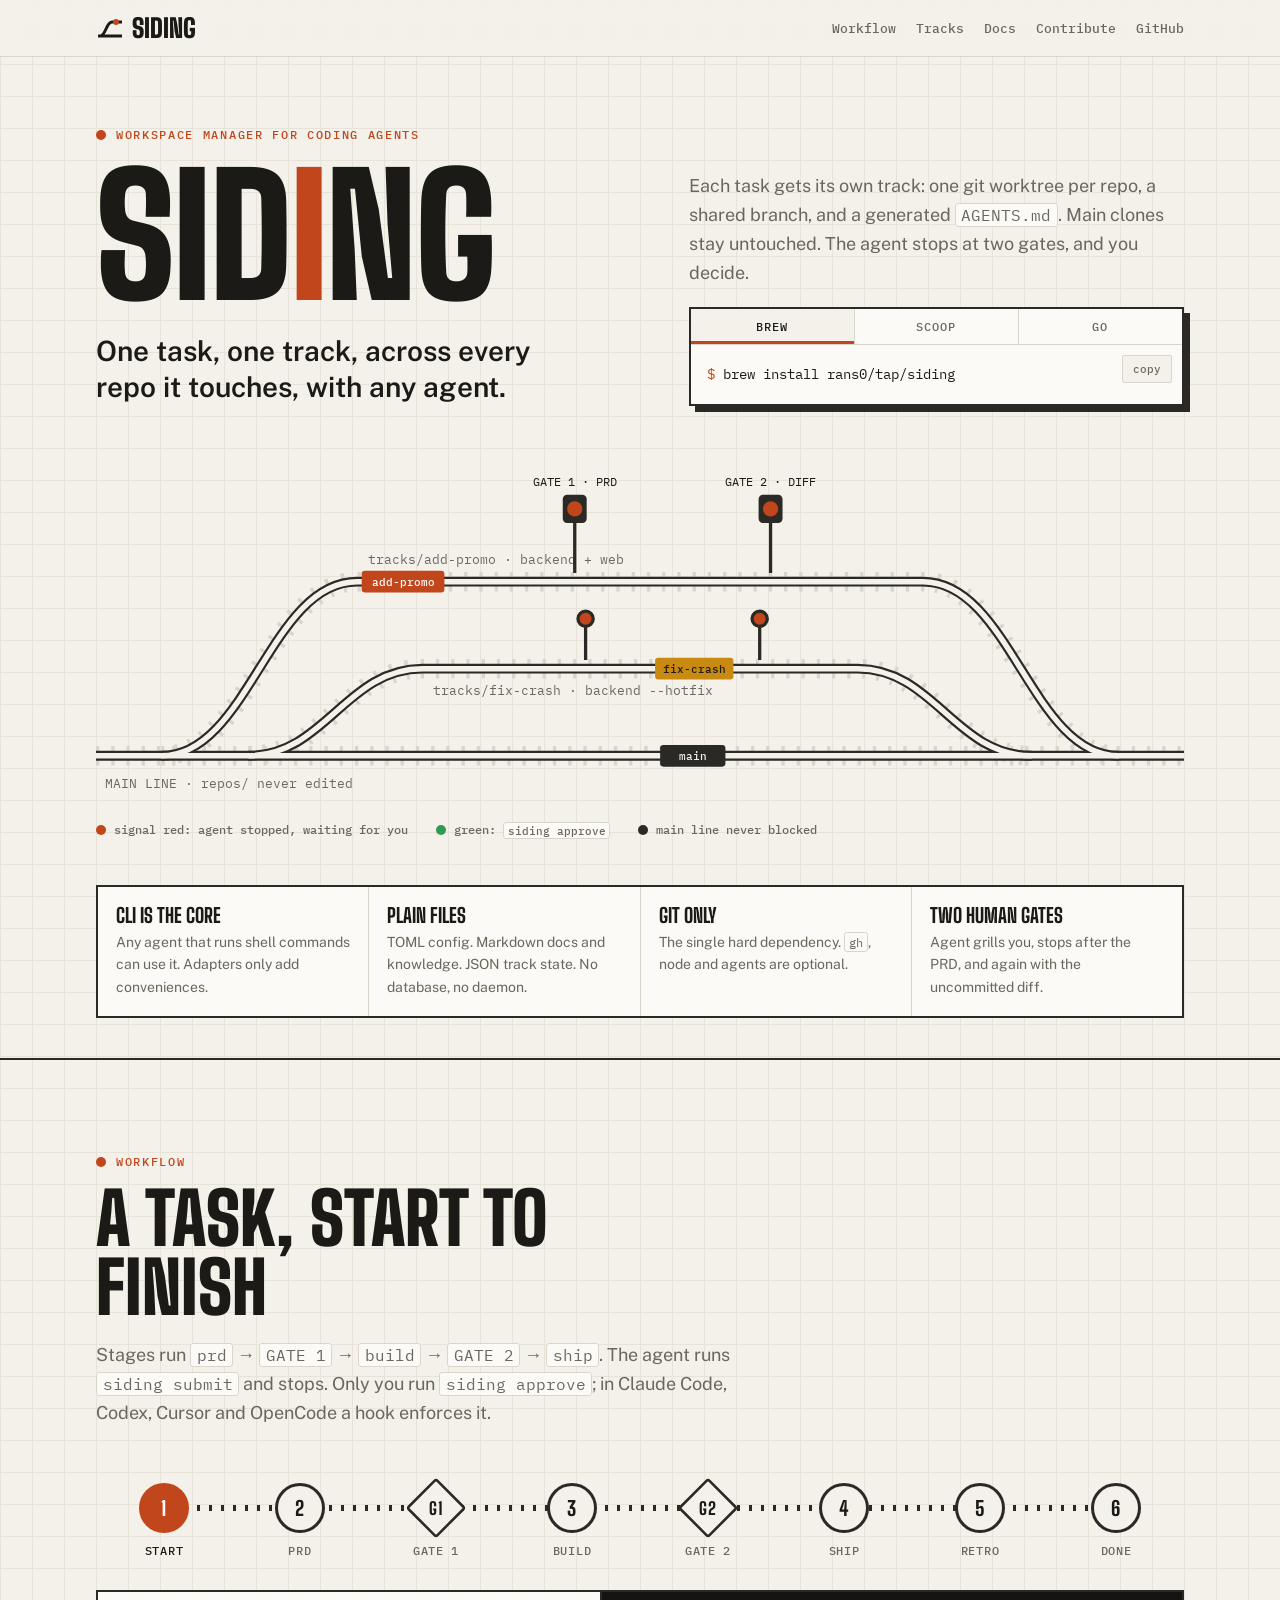
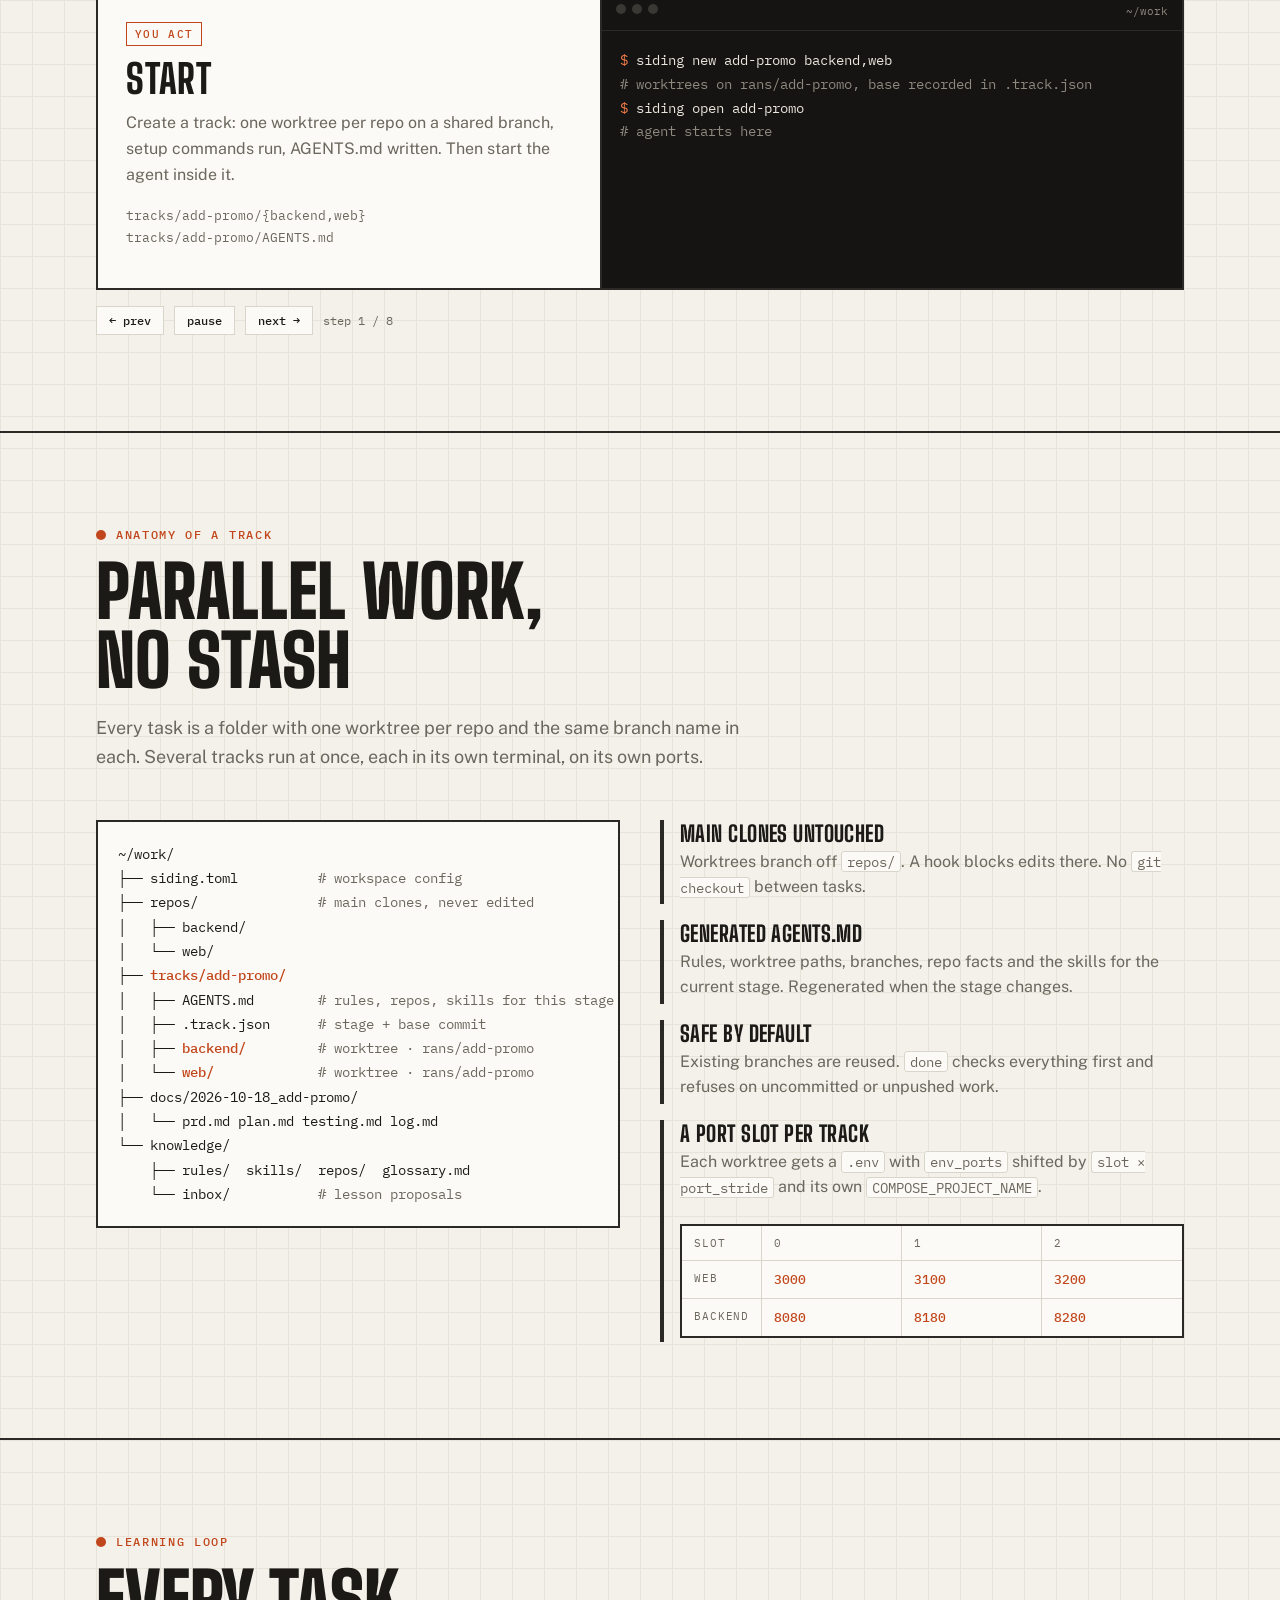
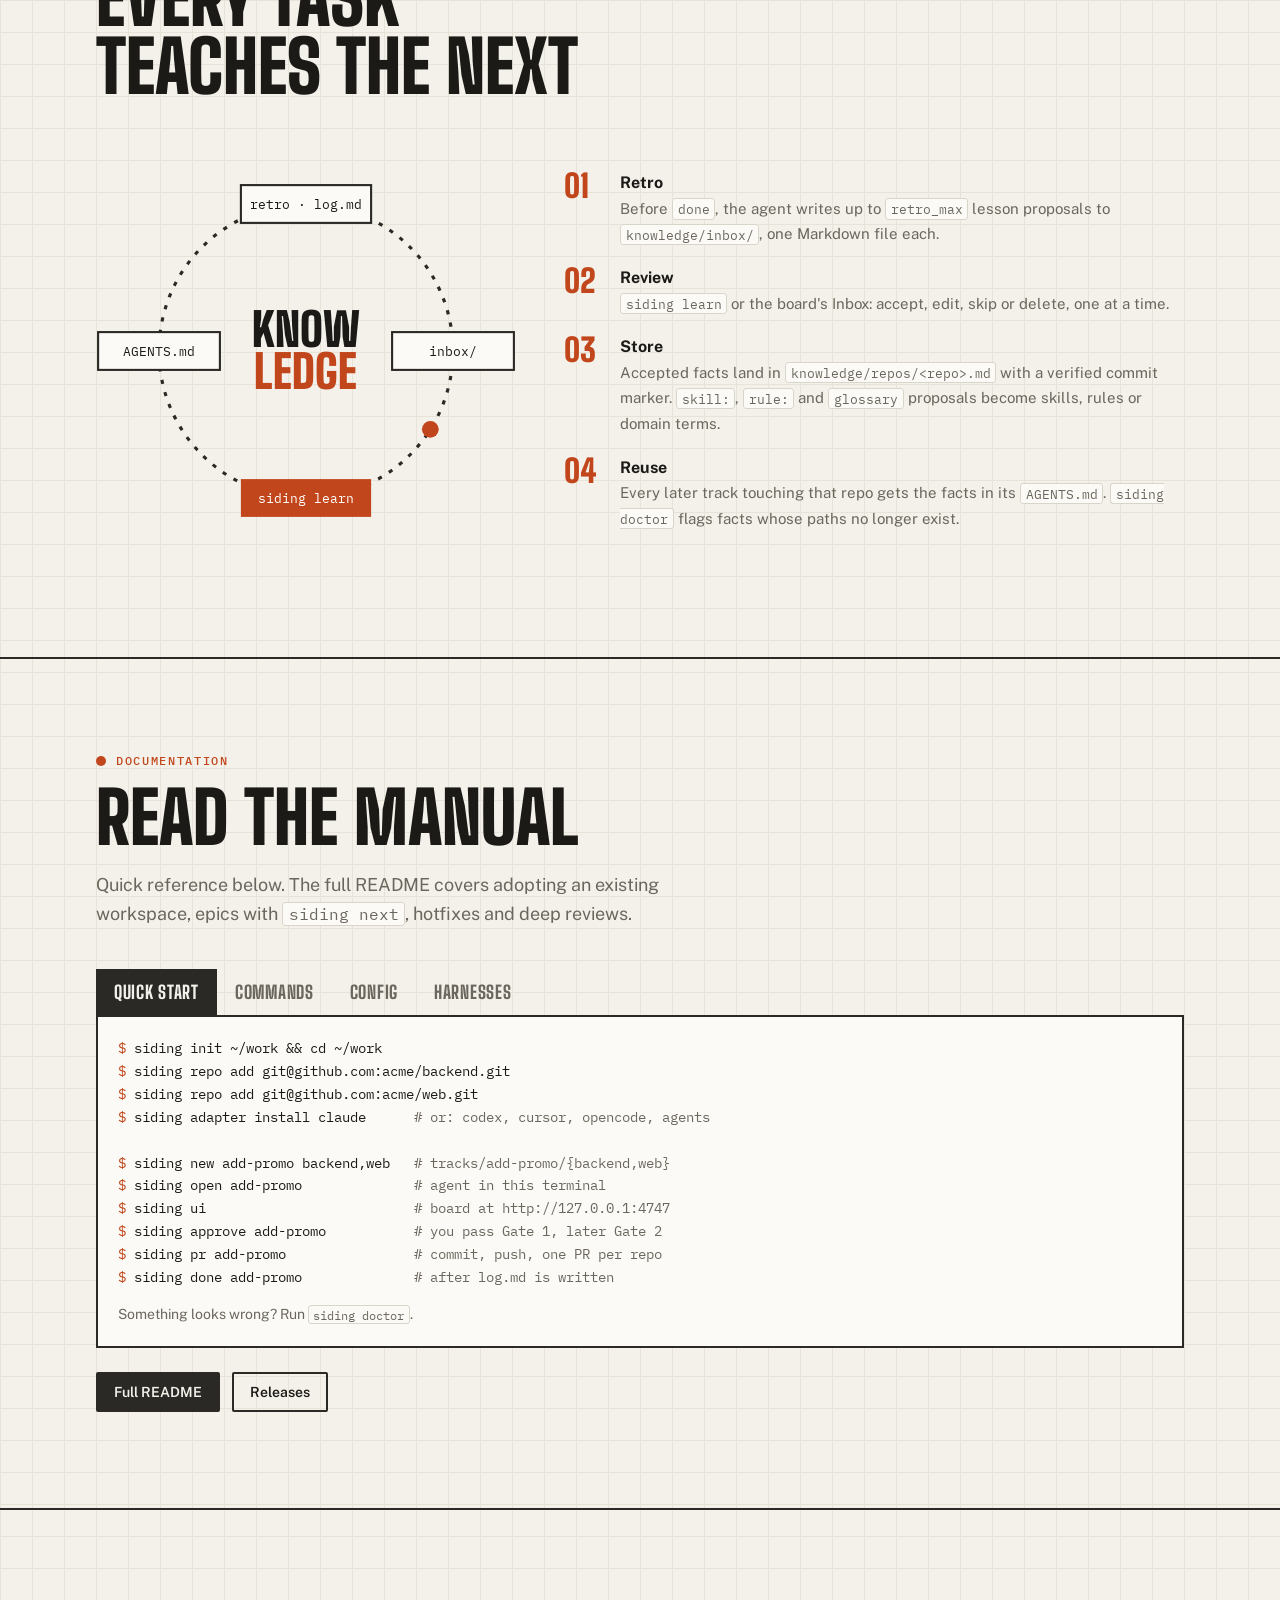
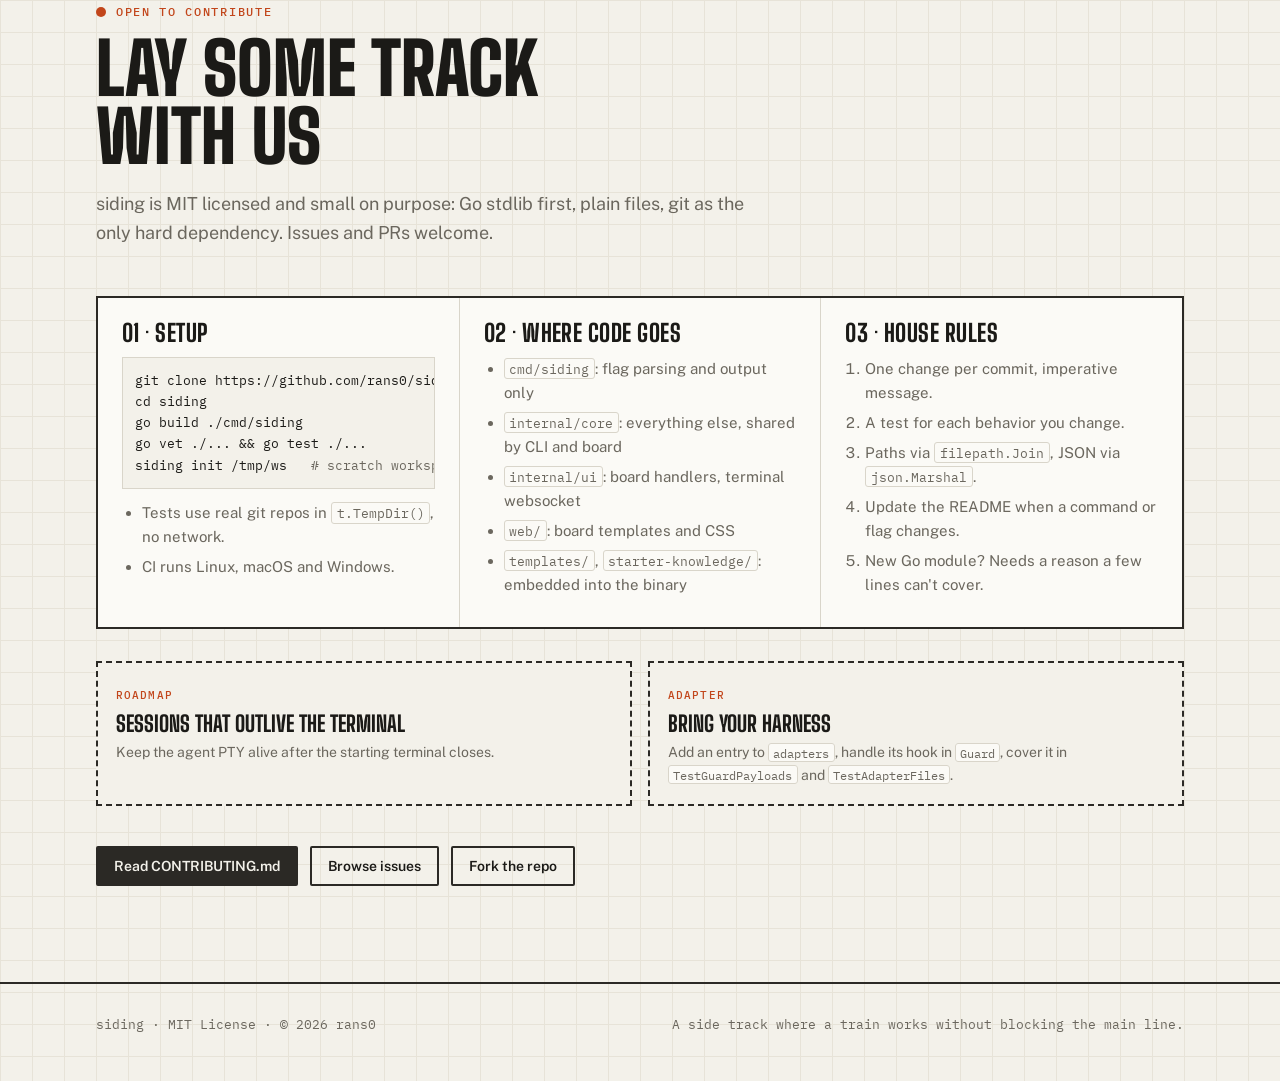
==== commit 9157f091: "docs: diagnose skill and glossary in README layout and landing page Co-Authored-By: Claude Opus 5.5 " ====
--- a/site/index.html
+++ b/site/index.html
@@ -452,7 +452,7 @@
       <div><b>CLI is the core</b><p>Any agent that runs shell commands can use it. Adapters only add conveniences.</p></div>
       <div><b>Plain files</b><p>TOML config. Markdown docs and knowledge. JSON track state. No database, no daemon.</p></div>
       <div><b>Git only</b><p>The single hard dependency. <code>gh</code>, node and agents are optional.</p></div>
-      <div><b>Two human gates</b><p>Agent stops after the PRD, and again with the uncommitted diff.</p></div>
+      <div><b>Two human gates</b><p>Agent grills you, stops after the PRD, and again with the uncommitted diff.</p></div>
     </div>
   </div>
 </header>
@@ -507,7 +507,7 @@
 ├── docs/2026-10-18_add-promo/
 │   └── prd.md plan.md testing.md log.md
 └── knowledge/
-    ├── rules/  skills/  repos/
+    ├── rules/  skills/  repos/  glossary.md
     └── inbox/           <em># lesson proposals</em></pre>
       <div class="facts reveal">
         <div class="fact"><h3>Main clones untouched</h3><p>Worktrees branch off <code>repos/</code>. A hook blocks edits there. No <code>git checkout</code> between tasks.</p></div>
@@ -546,7 +546,7 @@
       <ol class="reveal">
         <li><div><b>Retro</b><span>Before <code>done</code>, the agent writes up to <code>retro_max</code> lesson proposals to <code>knowledge/inbox/</code>, one Markdown file each.</span></div></li>
         <li><div><b>Review</b><span><code>siding learn</code> or the board's Inbox: accept, edit, skip or delete, one at a time.</span></div></li>
-        <li><div><b>Store</b><span>Accepted facts land in <code>knowledge/repos/&lt;repo&gt;.md</code> with a verified commit marker. <code>skill:</code> and <code>rule:</code> proposals become skills or rules.</span></div></li>
+        <li><div><b>Store</b><span>Accepted facts land in <code>knowledge/repos/&lt;repo&gt;.md</code> with a verified commit marker. <code>skill:</code>, <code>rule:</code> and <code>glossary</code> proposals become skills, rules or domain terms.</span></div></li>
         <li><div><b>Reuse</b><span>Every later track touching that repo gets the facts in its <code>AGENTS.md</code>. <code>siding doctor</code> flags facts whose paths no longer exist.</span></div></li>
       </ol>
     </div>
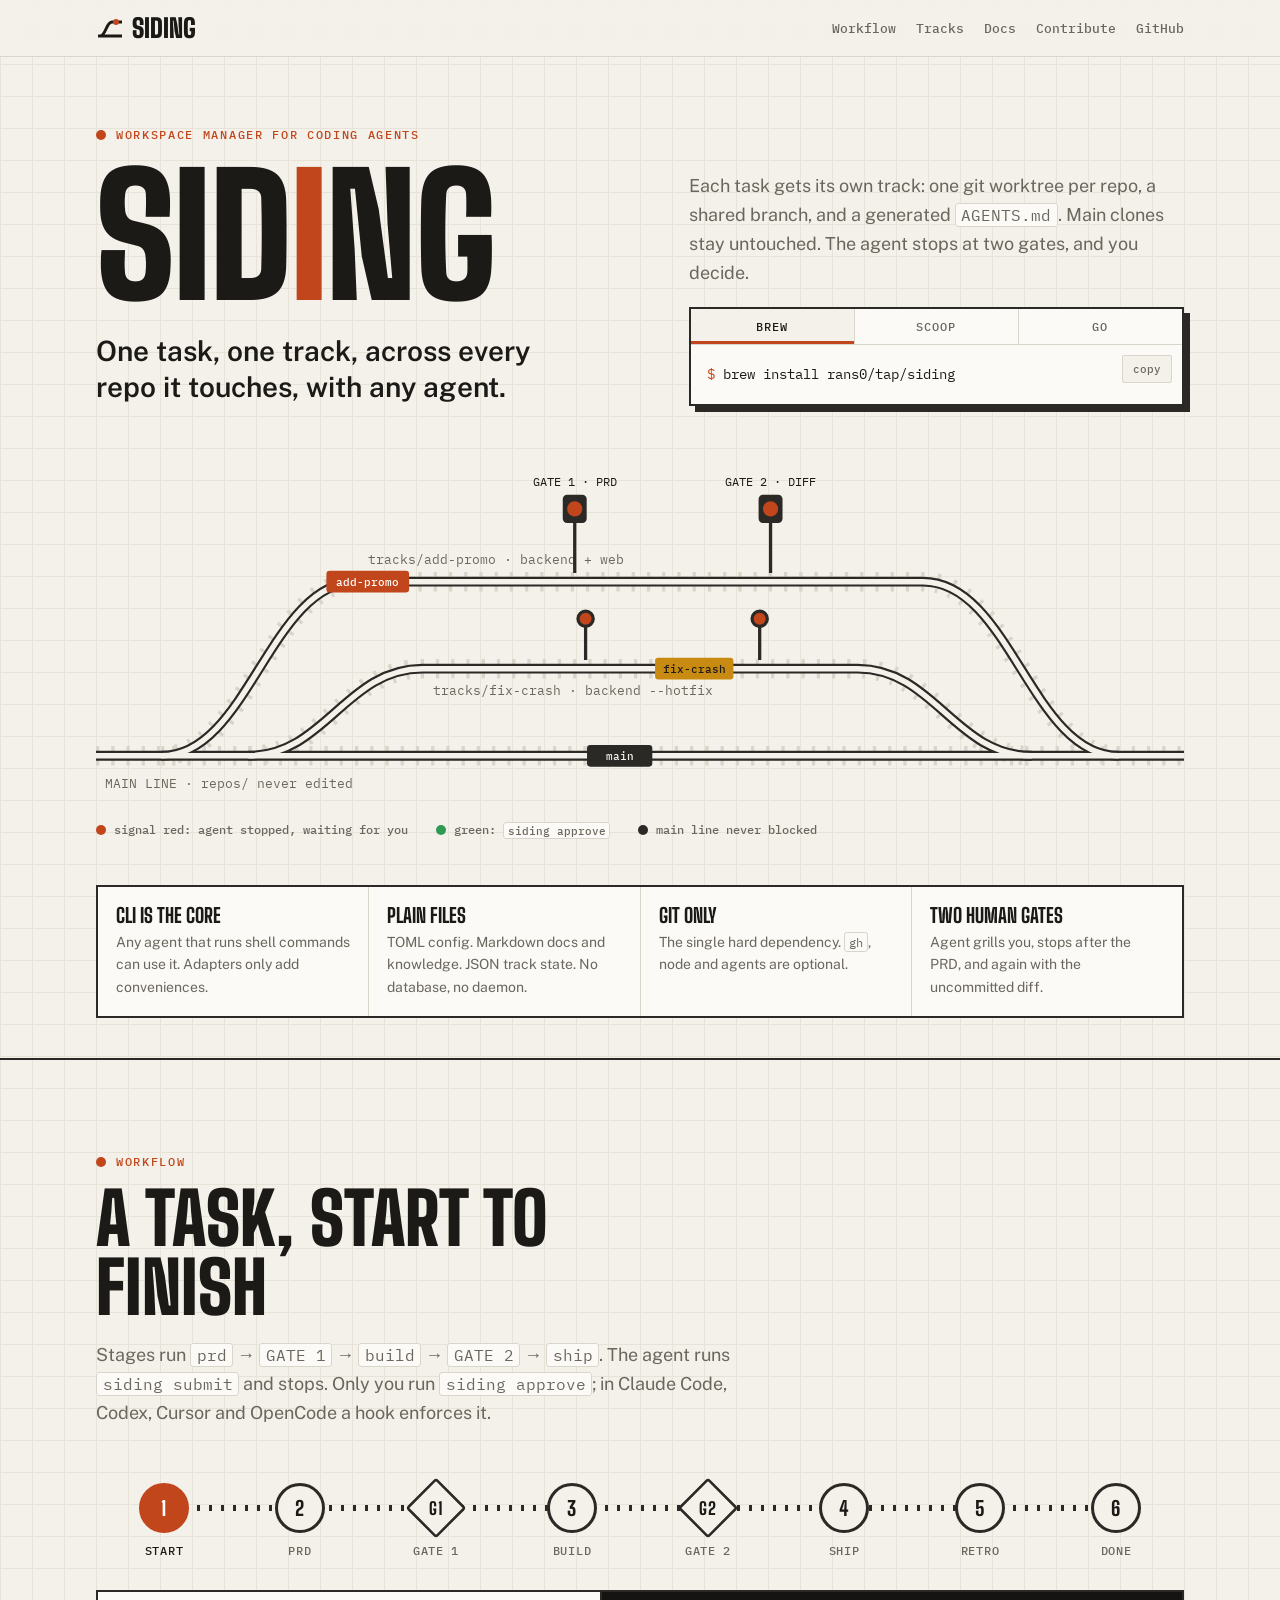
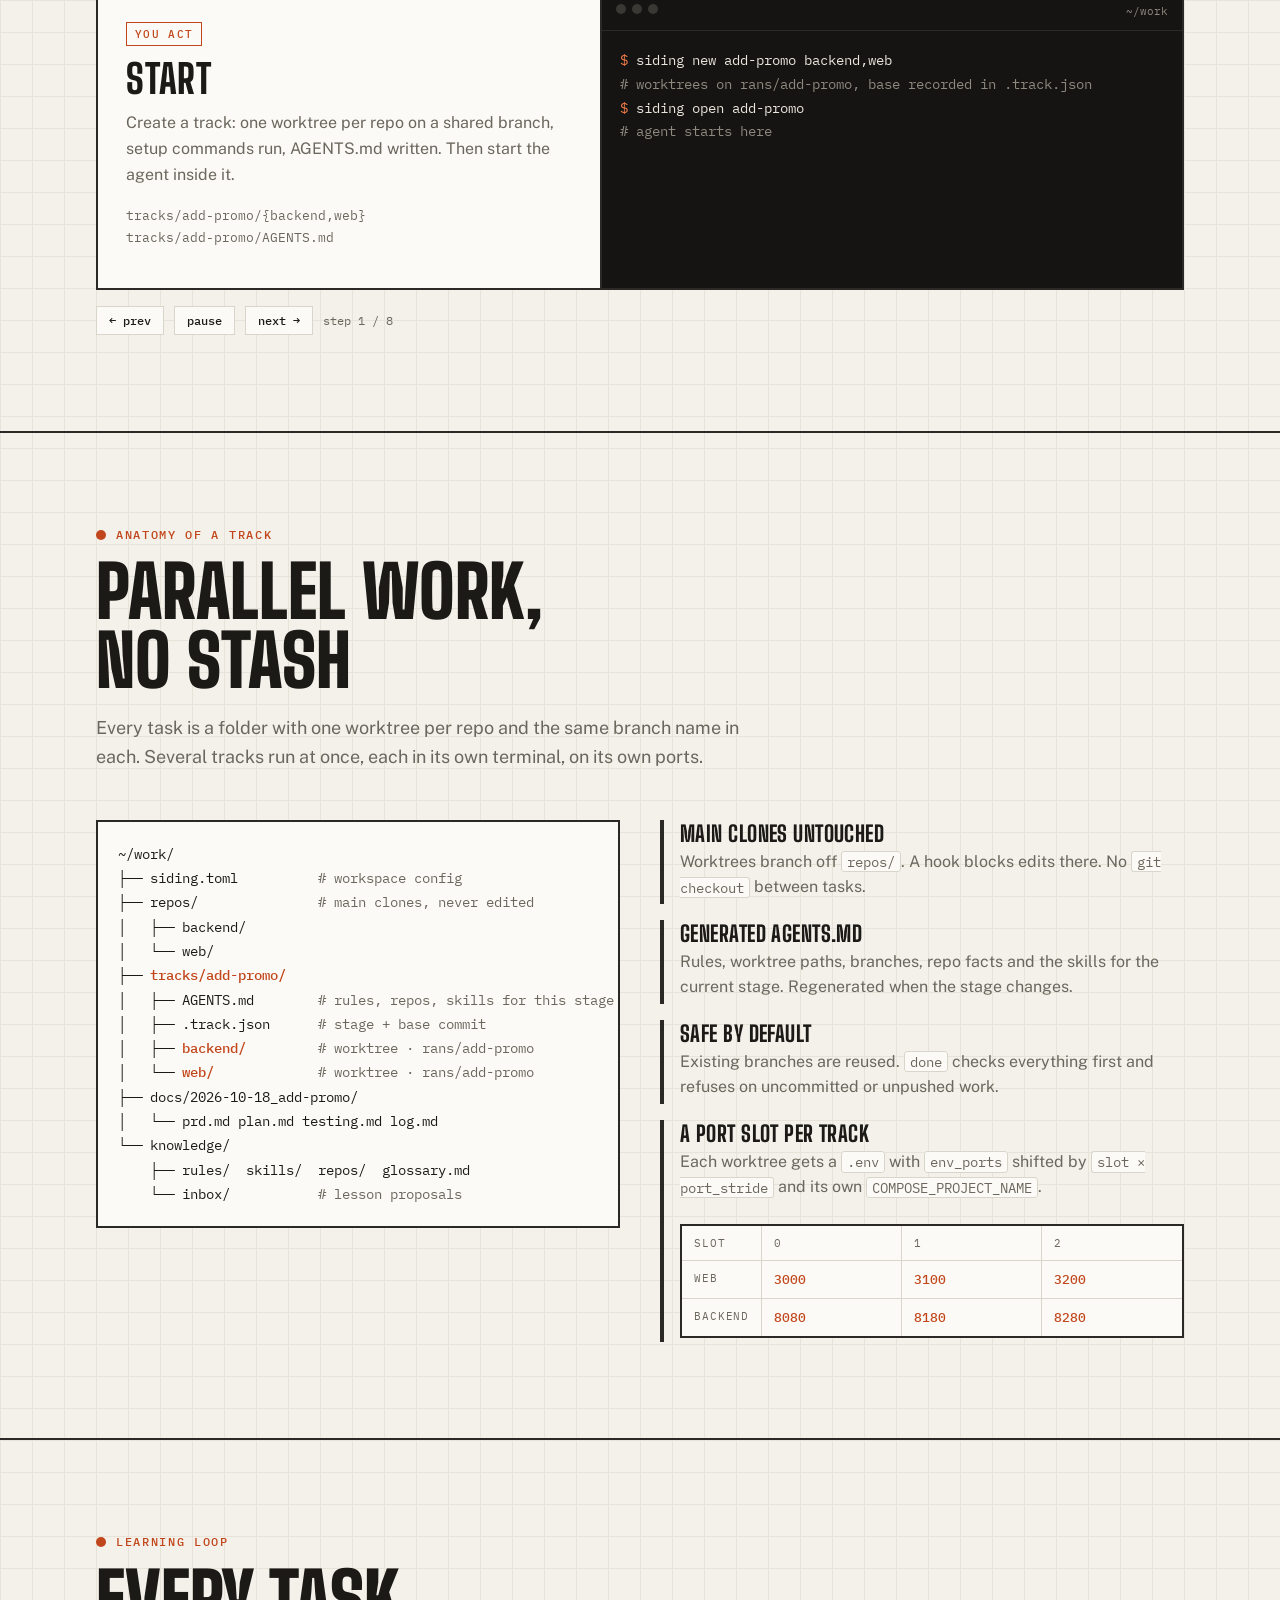
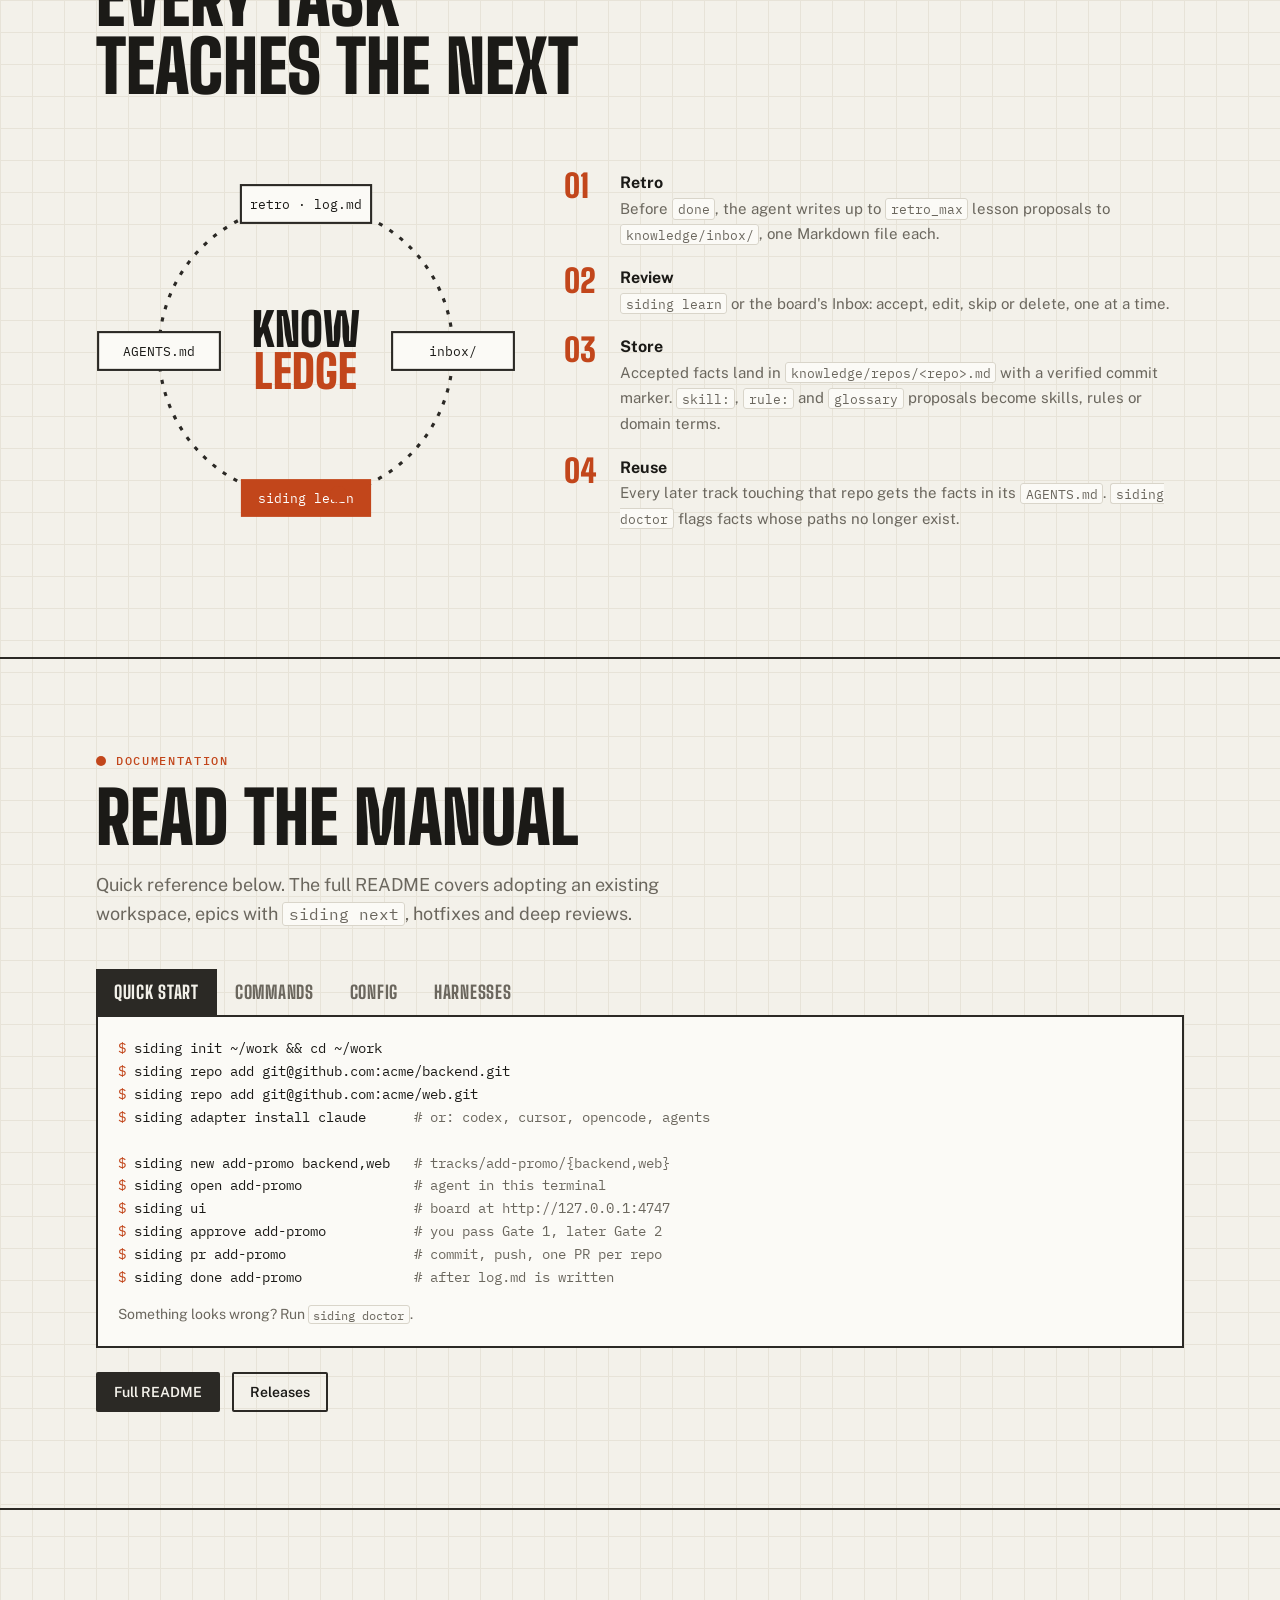
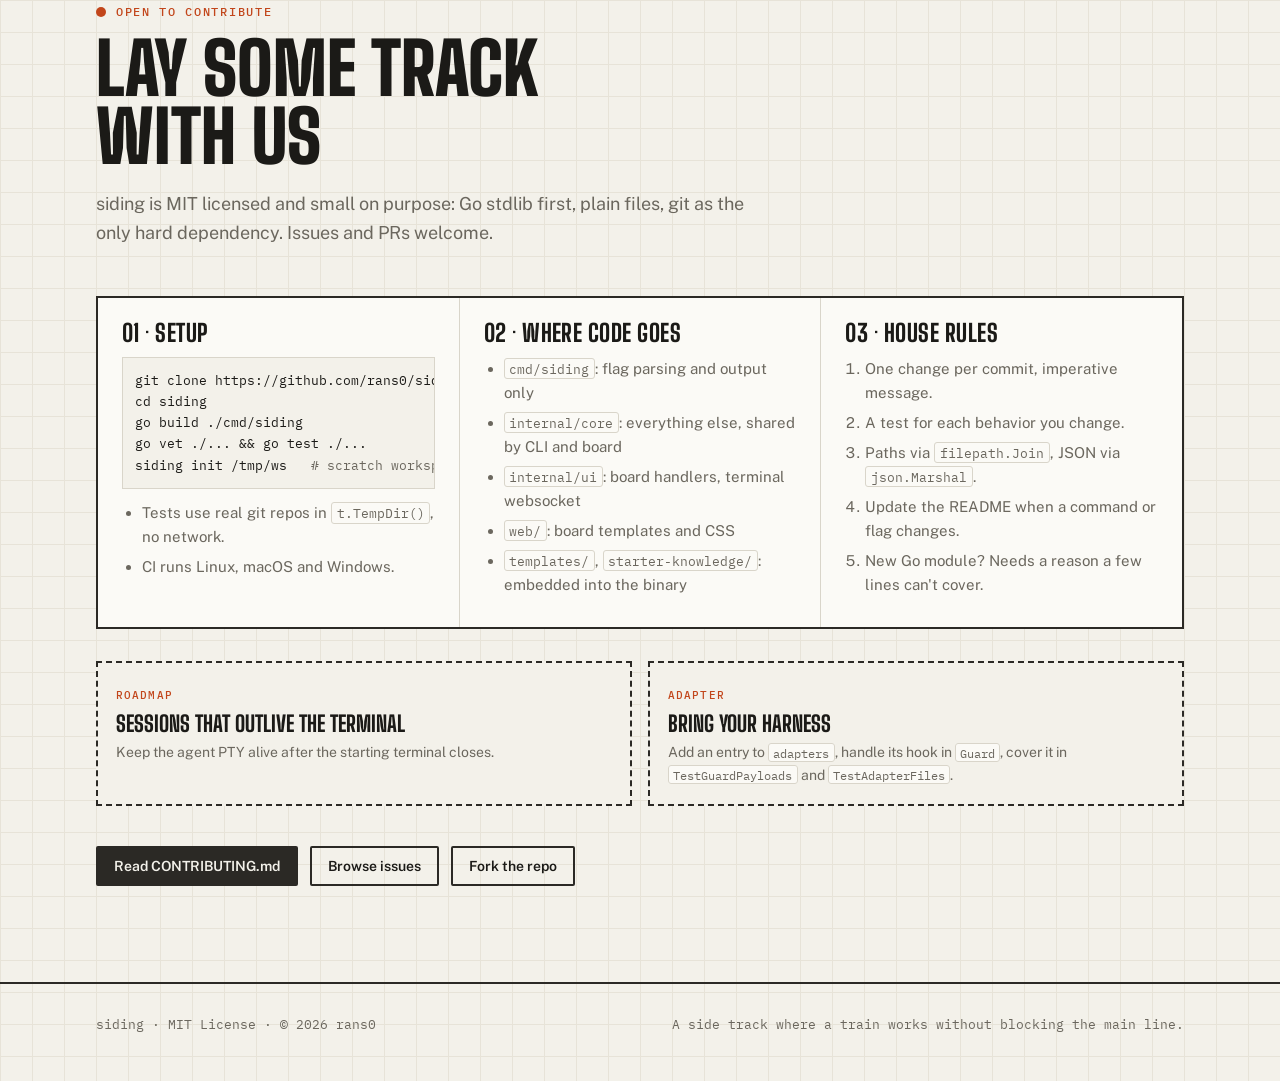
==== commit 8e2afc02: "update: `siding update` brings starter files up to date; site and changelog - siding update: adds an" ====
--- a/site/index.html
+++ b/site/index.html
@@ -602,7 +602,7 @@
 branch_prefix = "rans"         <span class="cmt"># branches become rans/&lt;task&gt;</span>
 ref_only = ["docs-site"]
 agent = "claude"               <span class="cmt"># what `siding open` starts</span></pre>
-      <p class="note">Required tools and skills are pinned under <code>[required.*]</code> and fetched by <code>siding adapter install</code>. <code>siding new</code> refuses while any is missing.</p>
+      <p class="note">Required tools and skills are pinned under <code>[required.*]</code> (tag, branch or commit SHA) and fetched by <code>siding adapter install</code>. <code>siding new</code> refuses while any is missing. A skill with <code>when</code>, like a redesign skill, loads only for tasks whose PRD matches.</p>
     </div>
 
     <div class="tabpanel" role="tabpanel" id="t-harness" aria-labelledby="tab-harness" hidden>
@@ -619,6 +619,7 @@
       <a class="btn" href="https://github.com/rans0/siding#readme">Full README</a>
       <a class="btn ghost" href="https://github.com/rans0/siding/releases">Releases</a>
     </div>
+    <p class="note" id="latest" hidden></p>
   </div>
 </section>
 
@@ -715,15 +716,15 @@
   { s: "1", t: "Start", who: "you", text: "Create a track: one worktree per repo on a shared branch, setup commands run, AGENTS.md written. Then start the agent inside it.",
     files: "tracks/add-promo/{backend,web}<br>tracks/add-promo/AGENTS.md",
     term: ["$ siding new add-promo backend,web", "# worktrees on rans/add-promo, base recorded in .track.json", "$ siding open add-promo", "# agent starts here"] },
-  { s: "2", t: "PRD", who: "agent", text: "The agent reads AGENTS.md, loads the prd skill and writes the product requirements. Then it submits and stops.",
+  { s: "2", t: "PRD", who: "agent", text: "The agent reads AGENTS.md, loads the prd skill and asks you questions one at a time until the design is settled. Then it writes the product requirements, submits and stops.",
     files: "docs/2026-10-18_add-promo/prd.md",
     term: ["# agent writes prd.md", "$ siding submit add-promo", "# stage: prd → GATE 1. agent stops."] },
   { s: "G1", gate: 1, t: "Gate 1", who: "you", text: "Read the PRD on the board or in your editor. Approve to continue, or send it back and tell the agent what to change.",
     files: "board: http://127.0.0.1:4747",
     term: ["$ siding approve add-promo", "# GATE 1 → build", "", "$ siding approve add-promo --back", "# or: back to prd, with your notes"] },
-  { s: "3", t: "Build", who: "agent", text: "The agent plans, writes tests and code in the worktrees, and leaves every change uncommitted for you to review.",
+  { s: "3", t: "Build", who: "agent", text: "The agent plans vertical slices, writes tests and code in the worktrees, then reviews its diff with fresh context against checklists for each repo's stack, plus security and database. Every change stays uncommitted for you to review.",
     files: "plan.md · testing.md<br>tracks/add-promo/backend/…<br>tracks/add-promo/web/…",
-    term: ["# agent: plan → tests → code", "$ siding submit add-promo", "# stage: build → GATE 2. agent stops."] },
+    term: ["# agent: plan → tests → code → review", "$ siding submit add-promo", "# stage: build → GATE 2. agent stops."] },
   { s: "G2", gate: 1, t: "Gate 2", who: "you", text: "Review the diff on the board, file by file, uncommitted vs committed. Or get the base, commits and diffstat per repo in the terminal.",
     files: "board: per-file diff, commits, docs",
     term: ["$ siding report add-promo", "# base, commits since base, diffstat per repo", "$ siding approve add-promo", "# GATE 2 → ship"] },
@@ -812,6 +813,7 @@
   ["siding done <task> [--force]", "Remove the track's worktrees once log.md exists; task docs are kept"],
   ["siding adapter install <agents|claude|codex|cursor|opencode>", "Set up required tools and skills, write harness files into tracks"],
   ["siding learn", "Review knowledge/inbox/ one proposal at a time: accept, edit, skip or delete"],
+  ["siding update", "After upgrading: new and changed starter skills, rules and templates; your edits are kept"],
   ["siding doctor", "Check tools, skills, plugins, config, missing or orphaned worktrees, stale facts"],
   ["siding completion zsh|bash", "Tab completion with descriptions: commands, tasks with stage, repos, flags"],
   ["siding version", "Print the version"],
@@ -826,6 +828,17 @@
 // reveal on scroll
 const io = new IntersectionObserver(es => es.forEach(e => e.isIntersecting && (e.target.classList.add("in"), io.unobserve(e.target))), { threshold: .15 });
 document.querySelectorAll(".reveal").forEach(el => io.observe(el));
+
+// latest release, read from GitHub so the page never needs a manual version bump
+fetch("https://api.github.com/repos/rans0/siding/releases/latest")
+  .then(r => r.ok ? r.json() : Promise.reject())
+  .then(r => {
+    const el = document.getElementById("latest"), a = document.createElement("a");
+    a.href = r.html_url; a.textContent = r.tag_name + " changelog";
+    el.append("Latest release: ", a, " · " + new Date(r.published_at).toISOString().slice(0, 10));
+    el.hidden = false;
+  })
+  .catch(() => {});
 </script>
 </body>
 </html>
